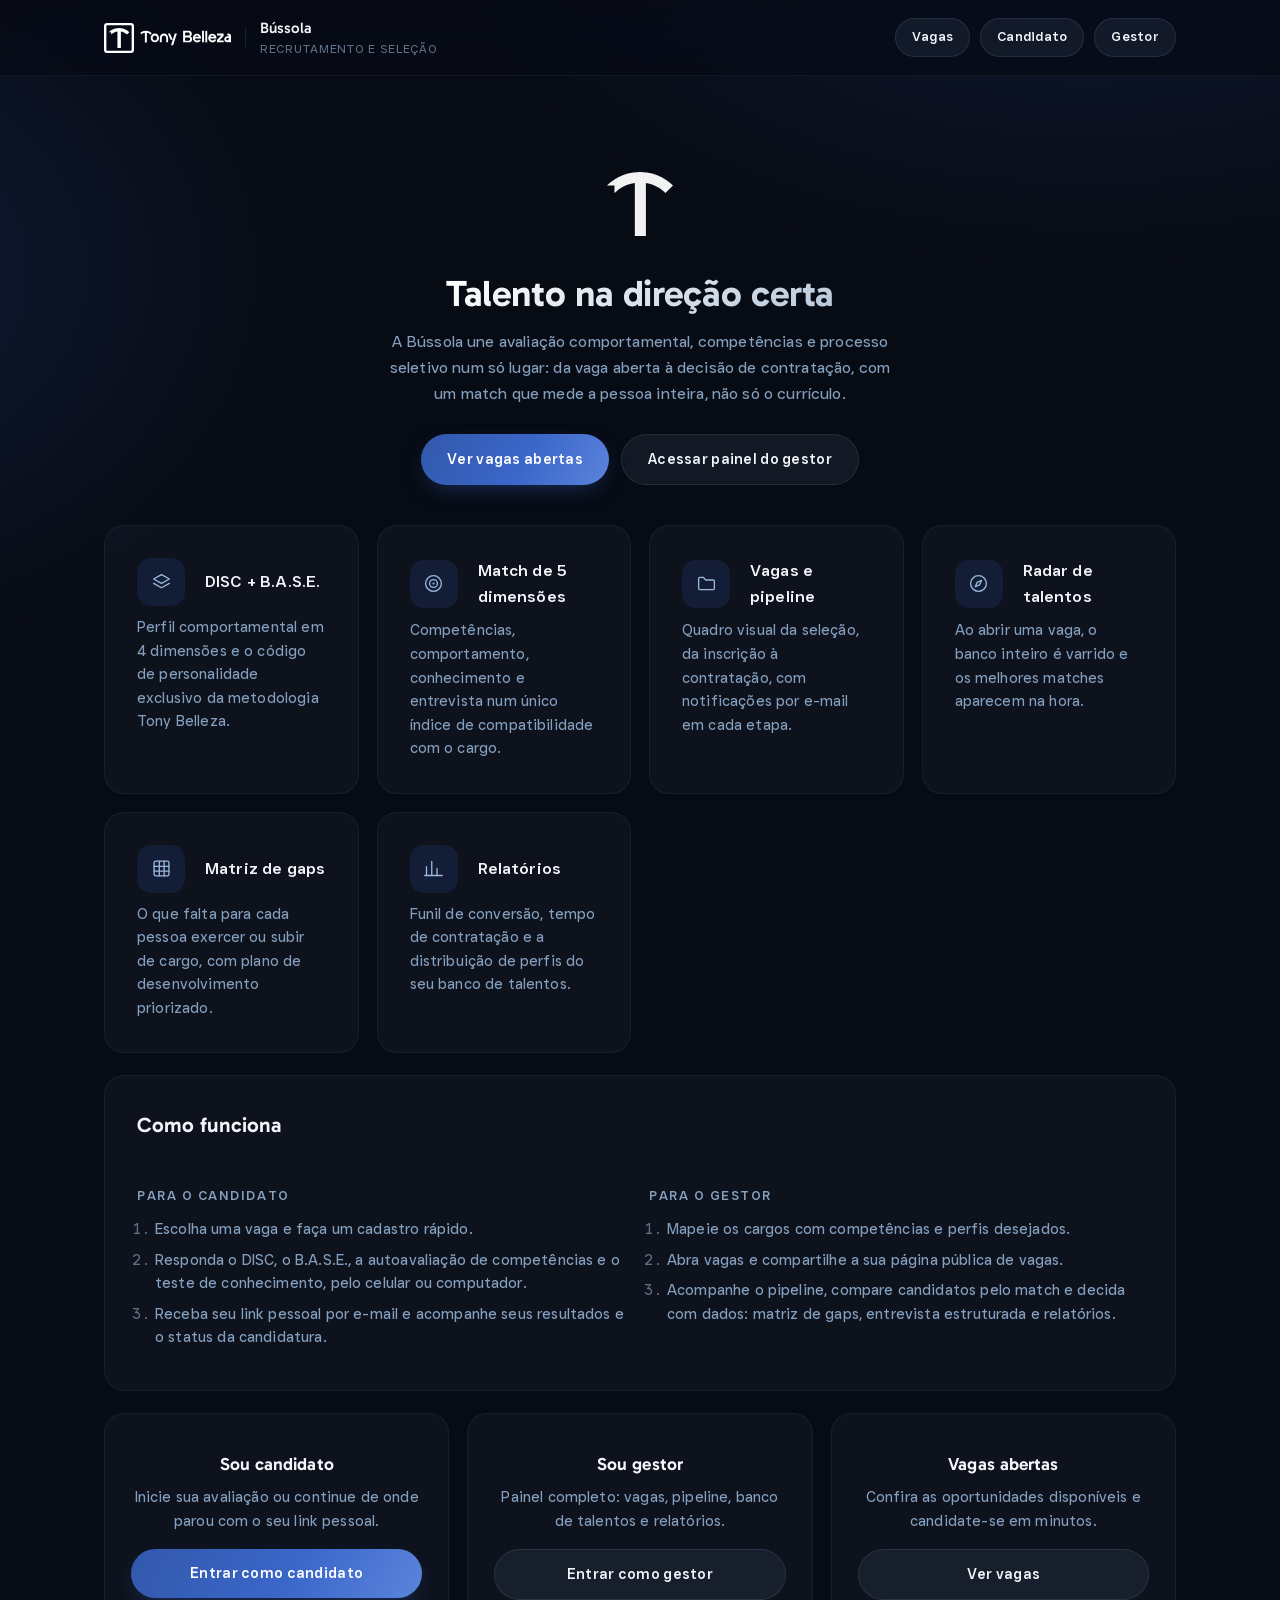
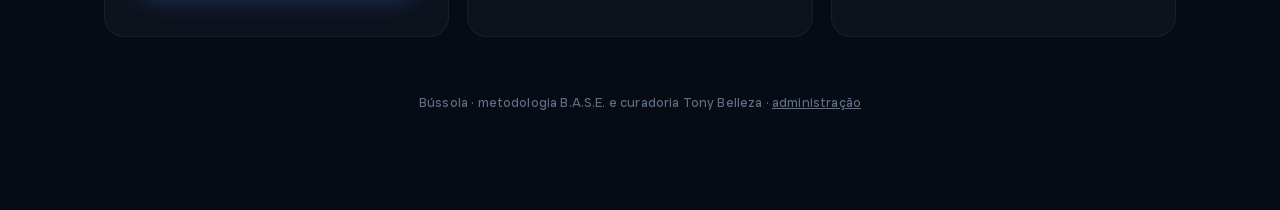
==== public/index.html @ 1514909a "Bússola: plataforma de recrutamento e seleção (Tony Belleza) Co-Authored-By: Claude Fable 5 <noreply" ====
<!DOCTYPE html>
<html lang="pt-BR">
<head>
  <meta charset="UTF-8">
  <meta name="viewport" content="width=device-width, initial-scale=1.0">
  <meta name="description" content="Bússola: plataforma de recrutamento, seleção e desenvolvimento com testes DISC e B.A.S.E., match inteligente e pipeline de vagas. Por Tony Belleza.">
  <title>Bússola · Recrutamento e Seleção · Tony Belleza</title>
  <link rel="stylesheet" href="css/style.css">
</head>
<body>
  <div class="topbar">
    <div class="inner">
      <div class="brand">
        <img src="img/logo-white.svg" alt="Tony Belleza">
        <div class="sep"></div>
        <div>
          <h1>Bússola</h1>
          <div class="sub">Recrutamento e Seleção</div>
        </div>
      </div>
      <div class="actions">
        <a class="btn on-dark small" href="vagas.html">Vagas</a>
        <a class="btn on-dark small" href="candidato.html">Candidato</a>
        <a class="btn on-dark small" href="gestor.html">Gestor</a>
      </div>
    </div>
  </div>

  <div class="container">
    <div class="hero">
      <img class="simbolo" src="img/logo-symbol-white.svg" alt="">
      <h2>Talento na direção&nbsp;certa</h2>
      <p>A Bússola une avaliação comportamental, competências e processo seletivo
        num só lugar: da vaga aberta à decisão de contratação, com um match que
        mede a pessoa inteira, não só o currículo.</p>
      <div class="linha-acoes" style="justify-content:center;margin-top:28px">
        <a class="btn" href="vagas.html">Ver vagas abertas</a>
        <a class="btn secondary" href="gestor.html">Acessar painel do gestor</a>
      </div>
    </div>

    <div class="grid cols-3" id="recursos"></div>

    <div class="card" style="margin-top:22px">
      <h2>Como funciona</h2>
      <div class="grid cols-2 mt">
        <div>
          <h3>Para o candidato</h3>
          <ol class="lista-simples">
            <li>Escolha uma vaga e faça um cadastro rápido.</li>
            <li>Responda o DISC, o B.A.S.E., a autoavaliação de competências e o teste de conhecimento, pelo celular ou computador.</li>
            <li>Receba seu link pessoal por e-mail e acompanhe seus resultados e o status da candidatura.</li>
          </ol>
        </div>
        <div>
          <h3>Para o gestor</h3>
          <ol class="lista-simples">
            <li>Mapeie os cargos com competências e perfis desejados.</li>
            <li>Abra vagas e compartilhe a sua página pública de vagas.</li>
            <li>Acompanhe o pipeline, compare candidatos pelo match e decida com dados: matriz de gaps, entrevista estruturada e relatórios.</li>
          </ol>
        </div>
      </div>
    </div>

    <div class="grid cols-3">
      <div class="card texto-centro" style="padding:36px 26px">
        <h2 style="font-size:1.1rem">Sou candidato</h2>
        <p class="desc">Inicie sua avaliação ou continue de onde parou com o seu link pessoal.</p>
        <a class="btn block" href="candidato.html">Entrar como candidato</a>
      </div>
      <div class="card texto-centro" style="padding:36px 26px">
        <h2 style="font-size:1.1rem">Sou gestor</h2>
        <p class="desc">Painel completo: vagas, pipeline, banco de talentos e relatórios.</p>
        <a class="btn secondary block" href="gestor.html">Entrar como gestor</a>
      </div>
      <div class="card texto-centro" style="padding:36px 26px">
        <h2 style="font-size:1.1rem">Vagas abertas</h2>
        <p class="desc">Confira as oportunidades disponíveis e candidate-se em minutos.</p>
        <a class="btn secondary block" href="vagas.html">Ver vagas</a>
      </div>
    </div>

    <p class="texto-centro" style="color:var(--muted);font-size:.8rem;margin-top:34px">
      Bússola · metodologia B.A.S.E. e curadoria Tony Belleza ·
      <a href="dono.html" style="color:inherit">administração</a>
    </p>
  </div>

  <script src="js/icons.js"></script>
  <script>
    const recursos = [
      ["camadas", "DISC + B.A.S.E.", "Perfil comportamental em 4 dimensões e o código de personalidade exclusivo da metodologia Tony Belleza."],
      ["alvo", "Match de 5 dimensões", "Competências, comportamento, conhecimento e entrevista num único índice de compatibilidade com o cargo."],
      ["pasta", "Vagas e pipeline", "Quadro visual da seleção, da inscrição à contratação, com notificações por e-mail em cada etapa."],
      ["bussola", "Radar de talentos", "Ao abrir uma vaga, o banco inteiro é varrido e os melhores matches aparecem na hora."],
      ["matriz", "Matriz de gaps", "O que falta para cada pessoa exercer ou subir de cargo, com plano de desenvolvimento priorizado."],
      ["grafico", "Relatórios", "Funil de conversão, tempo de contratação e a distribuição de perfis do seu banco de talentos."],
    ];
    document.getElementById("recursos").innerHTML = recursos.map(([ic, titulo, texto]) => `
      <div class="card" style="margin-bottom:0">
        <div class="passo" style="border:none;background:none;padding:0;margin:0 0 10px">
          <div class="icone">${icone(ic)}</div>
          <div class="info"><div class="titulo">${titulo}</div></div>
        </div>
        <p class="desc" style="margin:0">${texto}</p>
      </div>`).join("");
  </script>
</body>
</html>
---- public/css/style.css ----
/* =====================================================================
   Identidade visual Tony Belleza — tema escuro premium
   Cores institucionais: navy 101B37 · 182B54 · 213A72 · 28498E · 3258AB
   · 3B67CA | azuis claros 7088A2 · 7695B4 · 85A0BF · 9BB9DD | ardósia
   2A343E · 353F4B · 3D4C5C · 4A5768 · 4F6479 · 5E7086
   Tipografia: Gabarito (títulos) · JUST Sans (texto)
   ===================================================================== */

@font-face {
  font-family: "Gabarito";
  src: url("../fonts/Gabarito.ttf") format("truetype");
  font-weight: 400 900;
  font-display: swap;
}
@font-face {
  font-family: "JUST Sans";
  src: url("../fonts/JustSans.ttf") format("truetype");
  font-weight: 100 900;
  font-display: swap;
}

:root {
  --navy-950: #070B14;
  --navy-900: #0B1122;
  --navy-850: #101B37;
  --navy-800: #182B54;
  --navy-700: #213A72;
  --navy-600: #28498E;
  --navy-500: #3258AB;
  --navy-400: #3B67CA;
  --blue-300: #7695B4;
  --blue-250: #85A0BF;
  --blue-200: #9BB9DD;
  --slate-500: #4F6479;
  --slate-400: #5E7086;
  --slate-300: #7088A2;

  --bg: var(--navy-950);
  --text: #F2F5FA;
  --text-2: var(--blue-250);
  --muted: var(--slate-400);
  --line: rgba(155, 185, 221, .13);
  --line-soft: rgba(155, 185, 221, .07);
  --surface: rgba(155, 185, 221, .045);
  --surface-2: rgba(155, 185, 221, .08);

  --accent: var(--navy-400);
  --accent-grad: linear-gradient(120deg, #3258AB, #3B67CA 55%, #5B84DB);

  --ok: #8FC7A6;
  --ok-bg: rgba(143, 199, 166, .12);
  --warn: #D9BE93;
  --warn-bg: rgba(217, 190, 147, .12);
  --err: #D99A9A;
  --err-bg: rgba(217, 154, 154, .12);

  --d-color: #3B67CA;
  --i-color: #9BB9DD;
  --s-color: #7695B4;
  --c-color: #5E7086;

  --radius: 20px;
  --radius-s: 12px;
  --font-display: "Gabarito", -apple-system, sans-serif;
  --font-body: "JUST Sans", -apple-system, BlinkMacSystemFont, "Segoe UI", sans-serif;
}

* { box-sizing: border-box; margin: 0; padding: 0; }

html { -webkit-font-smoothing: antialiased; text-rendering: optimizeLegibility; }

body {
  font-family: var(--font-body);
  font-weight: 340;
  background:
    radial-gradient(1100px 600px at 85% -10%, rgba(59, 103, 202, .16), transparent 60%),
    radial-gradient(900px 700px at -15% 30%, rgba(24, 43, 84, .55), transparent 55%),
    var(--bg);
  background-attachment: fixed;
  color: var(--text);
  line-height: 1.6;
  min-height: 100vh;
  font-size: 15.5px;
  letter-spacing: .01em;
}

h1, h2, h3, .metrica .num {
  font-family: var(--font-display);
  font-weight: 600;
  letter-spacing: .005em;
}

.container { max-width: 1120px; margin: 0 auto; padding: 40px 24px 96px; }
.container.narrow { max-width: 760px; }

/* ---------- cabeçalho ---------- */
.topbar {
  position: sticky; top: 0; z-index: 40;
  background: rgba(7, 11, 20, .72);
  backdrop-filter: blur(18px) saturate(1.4);
  -webkit-backdrop-filter: blur(18px) saturate(1.4);
  border-bottom: 1px solid var(--line-soft);
}
.topbar .inner {
  max-width: 1120px; margin: 0 auto; padding: 16px 24px;
  display: flex; align-items: center; justify-content: space-between; gap: 16px; flex-wrap: wrap;
}
.topbar .brand { display: flex; align-items: center; gap: 14px; }
.topbar .brand img { height: 30px; display: block; }
.topbar .brand .sep { width: 1px; height: 22px; background: var(--line); }
.topbar h1 { font-size: .95rem; font-weight: 500; color: var(--text); }
.topbar .sub { font-size: .74rem; color: var(--muted); letter-spacing: .06em; text-transform: uppercase; }
.topbar .actions { display: flex; gap: 10px; align-items: center; }

/* ---------- cartões ---------- */
.card {
  background: var(--surface);
  border: 1px solid var(--line-soft);
  border-radius: var(--radius);
  padding: 32px;
  margin-bottom: 22px;
}
.card h2 { font-size: 1.3rem; margin-bottom: 8px; font-weight: 600; }
.card h3 {
  font-size: .8rem; margin: 26px 0 12px; color: var(--text-2);
  text-transform: uppercase; letter-spacing: .12em; font-weight: 500;
  font-family: var(--font-body);
}
.card .desc { color: var(--text-2); font-size: .92rem; margin-bottom: 16px; font-weight: 320; }

.grid { display: grid; gap: 18px; }
.grid.cols-2 { grid-template-columns: repeat(auto-fit, minmax(300px, 1fr)); }
.grid.cols-3 { grid-template-columns: repeat(auto-fit, minmax(220px, 1fr)); }

/* ---------- botões ---------- */
.btn {
  display: inline-flex; align-items: center; justify-content: center; gap: 9px;
  background: var(--accent-grad); color: #fff; border: none; cursor: pointer;
  padding: 13px 26px; border-radius: 999px; font-size: .9rem; font-weight: 480;
  font-family: var(--font-body); letter-spacing: .02em;
  transition: opacity .18s, transform .18s, box-shadow .18s;
  text-decoration: none;
  box-shadow: 0 8px 24px -10px rgba(59, 103, 202, .55);
}
.btn:hover { transform: translateY(-1px); box-shadow: 0 12px 28px -10px rgba(59, 103, 202, .7); }
.btn:active { transform: translateY(0); }
.btn:disabled { opacity: .35; cursor: not-allowed; transform: none; box-shadow: none; }
.btn.secondary {
  background: var(--surface-2); color: var(--text);
  border: 1px solid var(--line); box-shadow: none;
}
.btn.secondary:hover { background: rgba(155, 185, 221, .13); }
.btn.ghost { background: transparent; color: var(--text-2); border: 1px solid var(--line); box-shadow: none; }
.btn.ghost:hover { color: var(--text); border-color: var(--blue-250); }
.btn.danger { background: var(--err-bg); color: var(--err); border: 1px solid rgba(217, 154, 154, .25); box-shadow: none; }
.btn.small { padding: 8px 16px; font-size: .8rem; }
.btn.block { width: 100%; }
.btn.on-dark { background: var(--surface-2); color: var(--text); border: 1px solid var(--line); box-shadow: none; }
.btn.on-dark:hover { background: rgba(155, 185, 221, .14); }
.btn svg { width: 15px; height: 15px; }

/* ---------- formulários ---------- */
label.field { display: block; margin-bottom: 18px; font-size: .86rem; font-weight: 420; color: var(--text-2); }
label.field span.hint { font-weight: 320; color: var(--muted); }
input[type=text], input[type=email], input[type=password], input[type=number], select, textarea {
  width: 100%; margin-top: 7px; padding: 13px 16px;
  border: 1px solid var(--line); border-radius: var(--radius-s);
  font-size: .95rem; font-family: var(--font-body); font-weight: 340;
  background: rgba(7, 11, 20, .5); color: var(--text);
  transition: border-color .15s, box-shadow .15s;
}
input::placeholder, textarea::placeholder { color: var(--slate-500); }
input:focus, select:focus, textarea:focus {
  outline: none; border-color: var(--navy-400);
  box-shadow: 0 0 0 3px rgba(59, 103, 202, .18);
}
select option { background: var(--navy-900); color: var(--text); }
.form-erro { color: var(--err); font-size: .86rem; margin: 10px 0; min-height: 1.2em; }

/* ---------- badges ---------- */
.badge {
  display: inline-block; padding: 4px 12px; border-radius: 999px;
  font-size: .68rem; font-weight: 480; letter-spacing: .07em; text-transform: uppercase;
}
.badge.ok { background: var(--ok-bg); color: var(--ok); }
.badge.warn { background: var(--warn-bg); color: var(--warn); }
.badge.err { background: var(--err-bg); color: var(--err); }
.badge.neutral { background: rgba(59, 103, 202, .16); color: var(--blue-200); }
.badge.tipo { background: var(--surface-2); color: var(--text-2); }

/* ---------- progresso ---------- */
.progress-wrap { background: var(--surface-2); border-radius: 999px; height: 5px; overflow: hidden; margin: 14px 0 24px; }
.progress-bar { background: var(--accent-grad); height: 100%; border-radius: 999px; transition: width .3s ease; }

/* ---------- teste DISC ---------- */
.disc-opcoes { display: grid; gap: 10px; margin-top: 18px; }
.disc-opcao {
  display: grid; grid-template-columns: 1fr auto auto; align-items: center; gap: 12px;
  border: 1px solid var(--line-soft); border-radius: 14px; padding: 15px 18px;
  background: var(--surface); transition: border-color .15s;
}
.disc-opcao:hover { border-color: var(--line); }
.disc-opcao .palavra { font-weight: 420; font-size: .98rem; }
.disc-pick {
  cursor: pointer; border: 1px solid var(--line); background: transparent;
  border-radius: 999px; padding: 7px 16px; font-size: .68rem; font-weight: 520;
  letter-spacing: .1em; color: var(--muted); font-family: var(--font-body);
  transition: all .15s;
}
.disc-pick:hover { color: var(--text); border-color: var(--blue-250); }
.disc-pick.mais.ativo { border-color: var(--ok); background: var(--ok-bg); color: var(--ok); }
.disc-pick.menos.ativo { border-color: var(--err); background: var(--err-bg); color: var(--err); }

/* ---------- teste BASE (cartas) ---------- */
.base-cartas { display: grid; grid-template-columns: repeat(auto-fit, minmax(220px, 1fr)); gap: 14px; margin-top: 20px; }
.base-carta {
  border: 1px solid var(--line-soft); border-radius: var(--radius);
  background: var(--surface); padding: 26px 20px; cursor: pointer; text-align: center;
  position: relative; transition: all .2s ease; min-height: 150px;
  display: flex; flex-direction: column; justify-content: center; align-items: center; gap: 10px;
}
.base-carta:hover { border-color: var(--navy-400); transform: translateY(-2px); background: var(--surface-2); }
.base-carta.escolhida {
  border-color: var(--navy-400); background: rgba(59, 103, 202, .12);
  cursor: default; transform: none;
}
.base-carta .ordem {
  position: absolute; top: -13px; left: 50%; transform: translateX(-50%);
  background: var(--accent-grad); color: #fff; border-radius: 999px;
  min-width: 27px; height: 27px; display: flex; align-items: center; justify-content: center;
  font-size: .72rem; font-weight: 560; padding: 0 9px; letter-spacing: .04em;
}
.base-carta .icone-carta { color: var(--blue-200); }
.base-carta .icone-carta svg { width: 26px; height: 26px; }
.base-carta strong { font-weight: 480; font-size: .98rem; }
.base-carta .sub-carta { font-size: .8rem; color: var(--muted); font-weight: 320; }

/* ---------- resultados: barras ---------- */
.perfil-barras { display: grid; gap: 16px; margin: 22px 0; }
.perfil-barra { display: grid; grid-template-columns: 130px 1fr 52px; align-items: center; gap: 14px; }
.perfil-barra .rotulo { font-size: .85rem; font-weight: 420; color: var(--text-2); }
.perfil-barra .trilha { background: var(--surface-2); height: 7px; border-radius: 999px; overflow: hidden; }
.perfil-barra .valor { height: 100%; border-radius: 999px; transition: width .5s ease; }
.perfil-barra .num { font-size: .88rem; font-weight: 520; text-align: right; font-family: var(--font-display); }

.match-geral { display: flex; align-items: baseline; gap: 14px; margin: 18px 0 6px; }
.match-geral .match-num {
  font-family: var(--font-display); font-weight: 680; font-size: 3.4rem; line-height: 1;
  background: linear-gradient(120deg, #9BB9DD, #fff);
  -webkit-background-clip: text; background-clip: text; color: transparent;
}
.match-geral .match-rotulo {
  font-size: .72rem; color: var(--muted); text-transform: uppercase; letter-spacing: .12em;
}

.perfil-destaque {
  border: 1px solid var(--line-soft);
  background: linear-gradient(120deg, rgba(50, 88, 171, .18), rgba(59, 103, 202, .07));
  padding: 22px 26px; border-radius: 16px; margin: 22px 0;
}
.perfil-destaque .titulo { font-family: var(--font-display); font-weight: 600; font-size: 1.15rem; }
.perfil-destaque > div:last-child { color: var(--text-2); font-size: .9rem; }

.lista-simples { margin: 8px 0 8px 18px; font-size: .92rem; color: var(--text-2); }
.lista-simples li { margin-bottom: 7px; }
.lista-simples li strong { color: var(--text); font-weight: 480; }
.lista-simples li::marker { color: var(--slate-400); }

/* ---------- tabelas ---------- */
.tabela-wrap { overflow-x: auto; }
table.tabela { width: 100%; border-collapse: collapse; font-size: .88rem; }
table.tabela th, table.tabela td { padding: 13px 14px; text-align: left; border-bottom: 1px solid var(--line-soft); }
table.tabela th {
  font-size: .66rem; text-transform: uppercase; letter-spacing: .12em;
  color: var(--muted); font-weight: 480;
}
table.tabela td { color: var(--text-2); font-weight: 340; }
table.tabela td strong { color: var(--text); font-weight: 460; }
table.tabela tr:last-child td { border-bottom: none; }
table.tabela td.num, table.tabela th.num { text-align: center; }

.celula-gap {
  display: inline-block; min-width: 54px; text-align: center; padding: 4px 10px;
  border-radius: 999px; font-weight: 480; font-size: .74rem; letter-spacing: .03em;
}
.celula-gap.ok { background: var(--ok-bg); color: var(--ok); }
.celula-gap.medio { background: var(--warn-bg); color: var(--warn); }
.celula-gap.alto { background: var(--err-bg); color: var(--err); }
.celula-gap.vazio { background: var(--surface-2); color: var(--muted); font-weight: 340; }

/* ---------- abas ---------- */
.tabs {
  display: flex; gap: 6px; flex-wrap: wrap; margin-bottom: 28px;
  background: var(--surface); border: 1px solid var(--line-soft);
  border-radius: 999px; padding: 6px; width: fit-content; max-width: 100%;
}
.tab {
  border: none; background: none; cursor: pointer; padding: 9px 20px;
  font-size: .84rem; font-weight: 420; color: var(--muted);
  border-radius: 999px; font-family: var(--font-body); letter-spacing: .02em;
  transition: all .18s; white-space: nowrap;
}
.tab:hover { color: var(--text); }
.tab.ativa { color: #fff; background: var(--accent-grad); box-shadow: 0 6px 18px -8px rgba(59, 103, 202, .6); }

/* ---------- métricas ---------- */
.metricas { display: grid; grid-template-columns: repeat(auto-fit, minmax(165px, 1fr)); gap: 16px; margin-bottom: 24px; }
.metrica {
  background: var(--surface); border: 1px solid var(--line-soft);
  border-radius: var(--radius); padding: 24px;
}
.metrica .num { font-size: 2.2rem; font-weight: 600; background: linear-gradient(120deg, #9BB9DD, #fff); -webkit-background-clip: text; background-clip: text; color: transparent; line-height: 1.15; }
.metrica .rot { font-size: .72rem; color: var(--muted); font-weight: 400; letter-spacing: .08em; text-transform: uppercase; margin-top: 6px; }

/* ---------- passos do candidato ---------- */
.passo {
  display: flex; align-items: center; gap: 20px;
  border: 1px solid var(--line-soft); border-radius: var(--radius);
  background: var(--surface); padding: 22px 26px; margin-bottom: 14px;
  transition: border-color .18s;
}
.passo:hover { border-color: var(--line); }
.passo .icone {
  width: 48px; height: 48px; border-radius: 14px; flex-shrink: 0;
  display: flex; align-items: center; justify-content: center;
  background: rgba(59, 103, 202, .14); color: var(--blue-200);
}
.passo .icone svg { width: 21px; height: 21px; }
.passo .info { flex: 1; }
.passo .info .titulo { font-weight: 480; font-size: 1rem; }
.passo .info .sub { font-size: .8rem; color: var(--muted); font-weight: 320; margin-top: 2px; }

/* ---------- autoavaliação ---------- */
.comp-item { border-bottom: 1px solid var(--line-soft); padding: 18px 0; }
.comp-item:last-child { border-bottom: none; }
.comp-item .nome { font-weight: 440; margin-bottom: 12px; display: flex; gap: 10px; align-items: center; flex-wrap: wrap; }
.escala { display: flex; gap: 7px; flex-wrap: wrap; }
.escala button {
  border: 1px solid var(--line); background: transparent; cursor: pointer;
  border-radius: 999px; padding: 7px 14px; font-size: .75rem; font-weight: 380;
  color: var(--muted); font-family: var(--font-body); transition: all .15s;
}
.escala button:hover { color: var(--text); border-color: var(--blue-250); }
.escala button.ativo { background: var(--accent-grad); border-color: transparent; color: #fff; font-weight: 480; }

/* ---------- modal ---------- */
.modal-fundo {
  position: fixed; inset: 0; background: rgba(4, 6, 12, .78);
  backdrop-filter: blur(8px); -webkit-backdrop-filter: blur(8px);
  display: flex; align-items: flex-start; justify-content: center;
  padding: 48px 20px; z-index: 50; overflow-y: auto;
}
.modal {
  background: var(--navy-900); border: 1px solid var(--line);
  border-radius: var(--radius); max-width: 880px; width: 100%; padding: 36px;
  box-shadow: 0 40px 90px -30px rgba(0, 0, 0, .8);
}
.modal .fechar { float: right; }
.modal .card { background: var(--surface); }

/* ---------- utilidades ---------- */
.oculto { display: none !important; }
.texto-centro { text-align: center; }
.mt { margin-top: 18px; }
.mb { margin-bottom: 18px; }
.linha-acoes { display: flex; gap: 12px; flex-wrap: wrap; margin-top: 24px; }
.aviso {
  background: var(--warn-bg); color: var(--warn); border: 1px solid rgba(217, 190, 147, .2);
  border-radius: var(--radius-s); padding: 14px 18px; font-size: .87rem;
}

/* ---------- pipeline kanban ---------- */
.kanban { display: grid; grid-auto-flow: column; grid-auto-columns: minmax(215px, 1fr); gap: 12px; overflow-x: auto; padding-bottom: 8px; }
.kanban-col {
  background: var(--surface); border: 1px solid var(--line-soft);
  border-radius: var(--radius); padding: 14px; min-height: 180px;
  display: flex; flex-direction: column; gap: 10px;
}
.kanban-col.arrastando { border-color: var(--navy-400); background: rgba(59, 103, 202, .08); }
.kanban-col .titulo-col {
  font-size: .68rem; text-transform: uppercase; letter-spacing: .12em;
  color: var(--muted); font-weight: 520; display: flex; justify-content: space-between;
}
.kanban-card {
  background: rgba(7, 11, 20, .55); border: 1px solid var(--line-soft);
  border-radius: 12px; padding: 12px 14px; cursor: grab;
  transition: border-color .15s, transform .15s;
}
.kanban-card:hover { border-color: var(--line); transform: translateY(-1px); }
.kanban-card .nome-card { font-weight: 460; font-size: .88rem; }
.kanban-card .sub-card { font-size: .72rem; color: var(--muted); margin-top: 2px; }
.kanban-card .match-card { font-family: var(--font-display); font-weight: 600; color: var(--blue-200); font-size: .84rem; }
.kanban-card select {
  margin-top: 8px; padding: 5px 8px; font-size: .72rem; border-radius: 8px;
}

/* ---------- timeline ---------- */
.timeline { position: relative; margin: 14px 0 4px 8px; padding-left: 20px; border-left: 1px solid var(--line); }
.timeline-item { position: relative; padding-bottom: 16px; }
.timeline-item::before {
  content: ""; position: absolute; left: -24.5px; top: 6px;
  width: 8px; height: 8px; border-radius: 999px;
  background: var(--slate-400);
}
.timeline-item.destaque::before { background: var(--navy-400); box-shadow: 0 0 0 3px rgba(59,103,202,.25); }
.timeline-item .quando { font-size: .68rem; color: var(--muted); text-transform: uppercase; letter-spacing: .08em; }
.timeline-item .texto-evento { font-size: .88rem; color: var(--text-2); margin-top: 2px; }
.timeline-item .texto-evento strong { color: var(--text); font-weight: 460; }

/* ---------- vagas (portal) ---------- */
.vaga-card {
  display: flex; align-items: center; justify-content: space-between; gap: 18px;
  border: 1px solid var(--line-soft); border-radius: var(--radius);
  background: var(--surface); padding: 24px 28px; margin-bottom: 14px; flex-wrap: wrap;
}
.vaga-card .info-vaga { flex: 1; min-width: 240px; }
.vaga-card h2 { font-size: 1.15rem; margin-bottom: 4px; }
.vaga-card .meta { font-size: .82rem; color: var(--muted); }

.hero { text-align: center; padding: 56px 24px 40px; }
.hero img.simbolo { height: 64px; margin-bottom: 28px; opacity: .95; }
.hero h2 {
  font-family: var(--font-display); font-size: 2.3rem; font-weight: 640;
  line-height: 1.18; letter-spacing: -.01em;
  background: linear-gradient(150deg, #fff 30%, #85A0BF);
  -webkit-background-clip: text; background-clip: text; color: transparent;
  margin-bottom: 14px;
}
.hero p { color: var(--text-2); max-width: 520px; margin: 0 auto; font-size: 1rem; font-weight: 320; }

.icone-titulo { display: inline-flex; align-items: center; gap: 10px; }
.icone-titulo svg { width: 19px; height: 19px; color: var(--blue-200); flex-shrink: 0; }

.selo-final {
  width: 68px; height: 68px; border-radius: 999px; margin: 0 auto 20px;
  display: flex; align-items: center; justify-content: center;
  background: rgba(143, 199, 166, .12); color: var(--ok);
  border: 1px solid rgba(143, 199, 166, .25);
}
.selo-final svg { width: 30px; height: 30px; }

/* ---------- ajustes para celular ---------- */
@media (max-width: 540px) {
  .container { padding: 20px 12px 64px; }
  .card { padding: 22px 18px; }
  .modal { padding: 24px 18px; }
  .topbar .inner { padding: 12px 14px; }
  .topbar .brand img { height: 24px; }
  .hero { padding: 36px 14px 24px; }
  .hero h2 { font-size: 1.65rem; }
  .hero img.simbolo { height: 48px; margin-bottom: 18px; }
  .disc-opcao { grid-template-columns: auto auto; justify-content: start; padding: 13px 14px; }
  .disc-opcao .palavra { grid-column: 1 / -1; }
  .perfil-barra { grid-template-columns: 92px 1fr 44px; gap: 8px; }
  .perfil-barra .rotulo { font-size: .76rem; }
  .match-geral .match-num { font-size: 2.6rem; }
  .metricas { grid-template-columns: repeat(2, 1fr); }
  .kanban { grid-auto-columns: minmax(200px, 82vw); }
  .vaga-card { padding: 20px 18px; }
}

@media print {
  .topbar, .btn, .tabs, .no-print { display: none !important; }
  body { background: #fff; color: #111; }
  .card { border: 1px solid #ddd; page-break-inside: avoid; background: #fff; }
  .perfil-barra .rotulo, .card .desc, table.tabela td, .lista-simples { color: #333; }
  .card h2, .perfil-destaque .titulo, table.tabela td strong { color: #101B37; }
  .perfil-destaque { background: #f4f6fa; border-color: #ddd; }
}
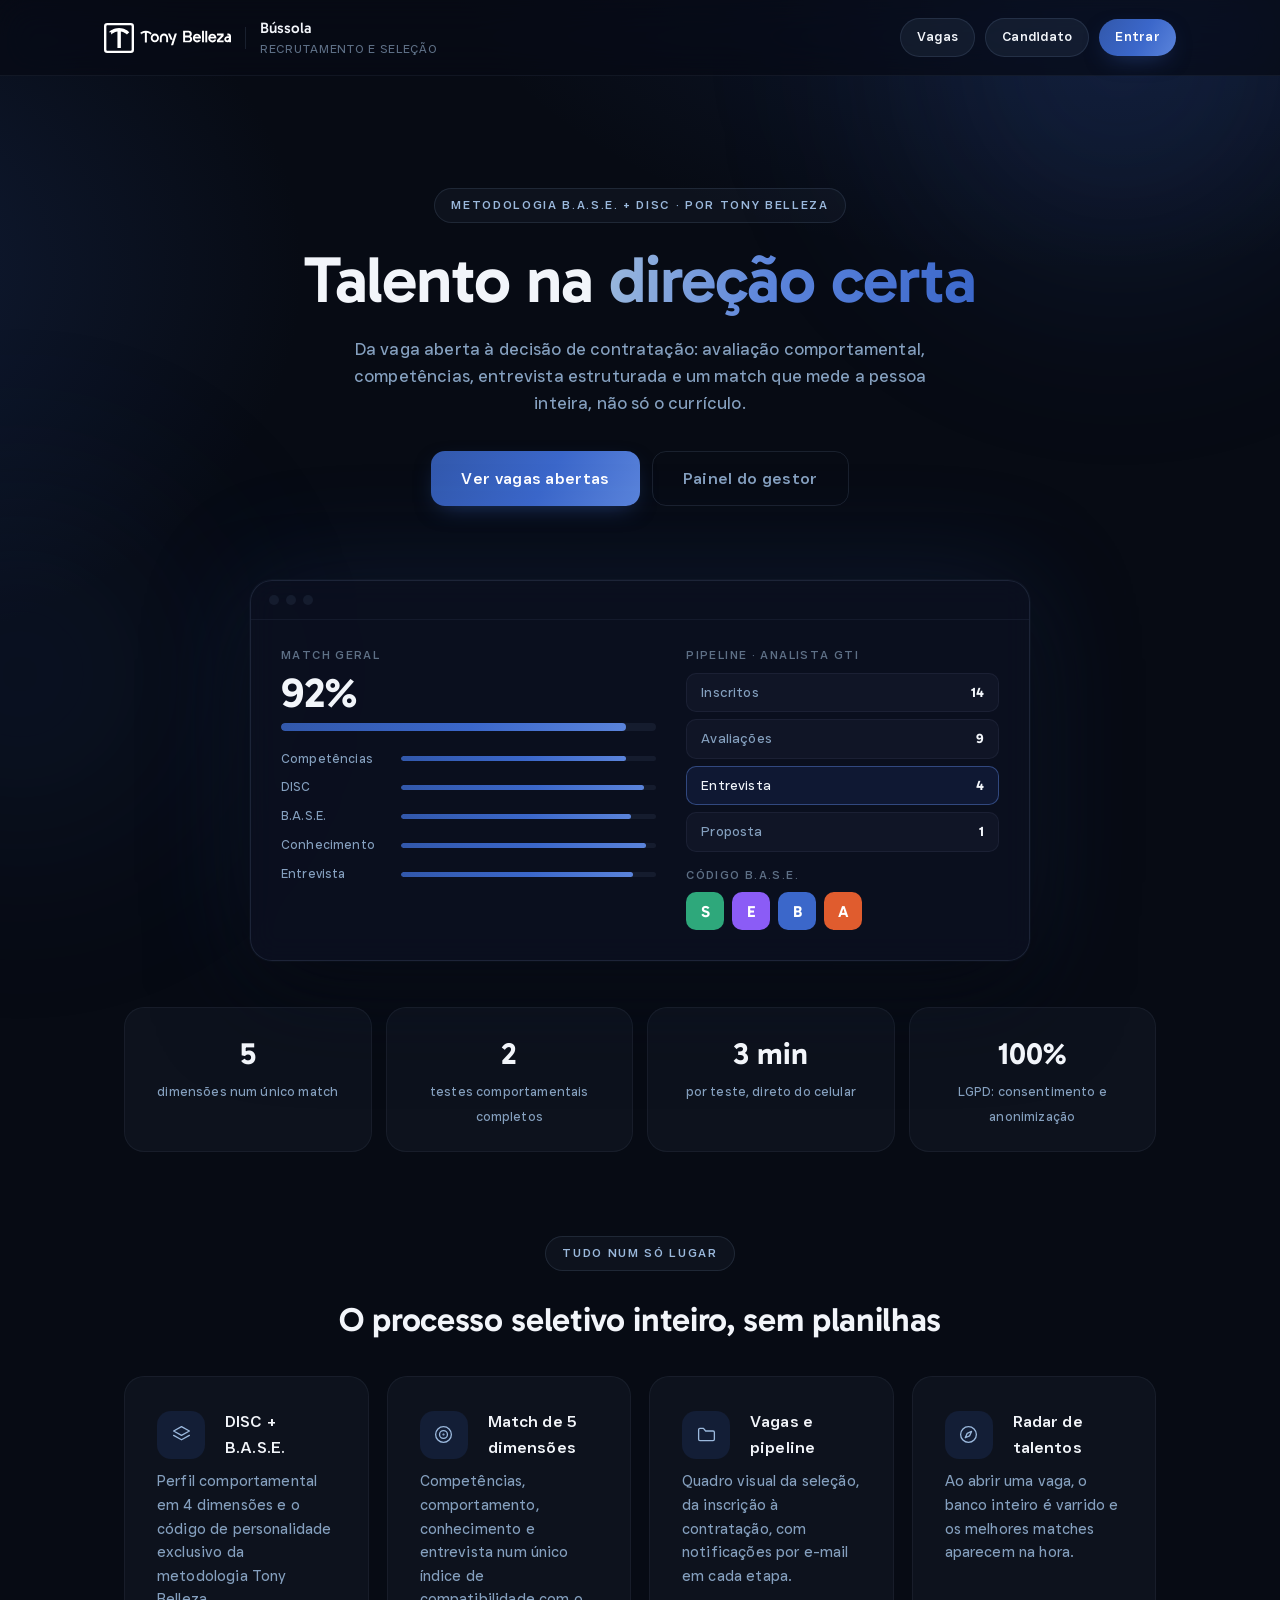
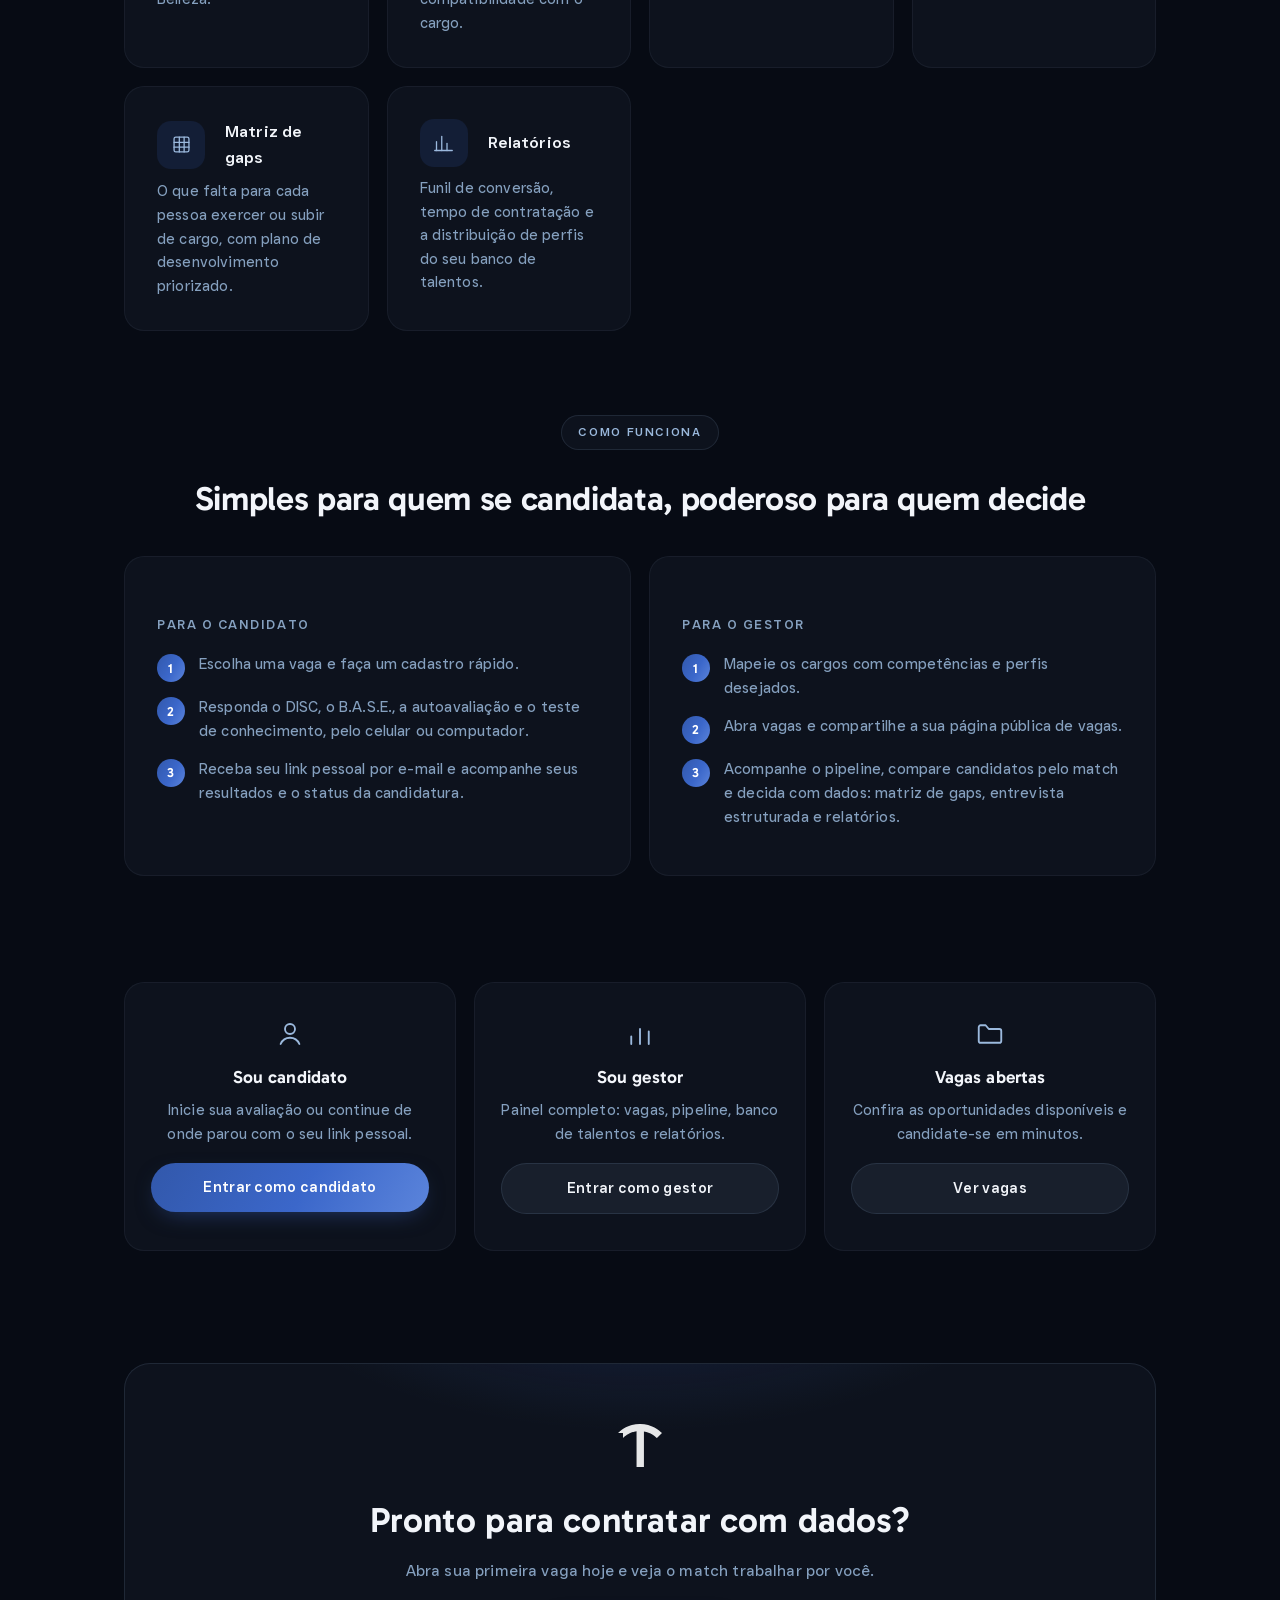
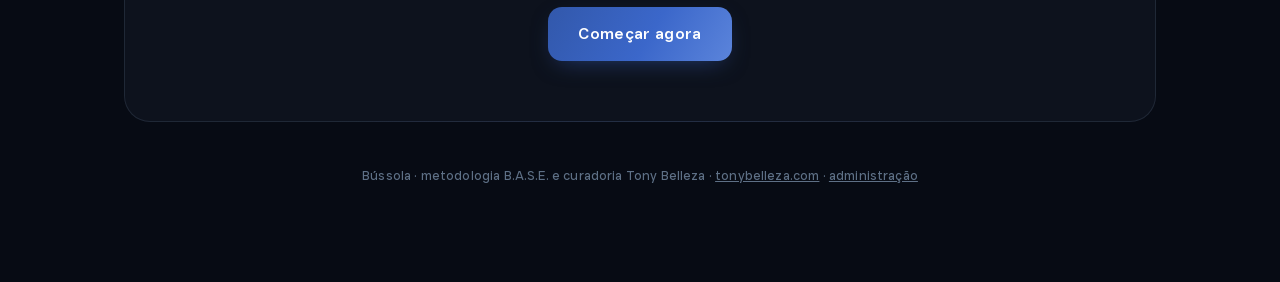
==== commit be918460: "País nas vagas com filtro público, landing page moderna e HTTPS em rh.tonybelleza.com Co-Authored-By" ====
--- a/public/index.html
+++ b/public/index.html
@@ -4,10 +4,15 @@
   <meta charset="UTF-8">
   <meta name="viewport" content="width=device-width, initial-scale=1.0">
   <meta name="description" content="Bússola: plataforma de recrutamento, seleção e desenvolvimento com testes DISC e B.A.S.E., match inteligente e pipeline de vagas. Por Tony Belleza.">
+  <meta property="og:title" content="Bússola · Talento na direção certa">
+  <meta property="og:description" content="Avaliação comportamental, competências e processo seletivo num só lugar, com um match que mede a pessoa inteira.">
+  <meta property="og:type" content="website">
+  <meta property="og:url" content="https://rh.tonybelleza.com/">
+  <link rel="icon" type="image/svg+xml" href="img/logo-symbol-white.svg">
   <title>Bússola · Recrutamento e Seleção · Tony Belleza</title>
   <link rel="stylesheet" href="css/style.css">
 </head>
-<body>
+<body class="landing">
   <div class="topbar">
     <div class="inner">
       <div class="brand">
@@ -19,71 +24,123 @@
         </div>
       </div>
       <div class="actions">
-        <a class="btn on-dark small" href="vagas.html">Vagas</a>
-        <a class="btn on-dark small" href="candidato.html">Candidato</a>
-        <a class="btn on-dark small" href="gestor.html">Gestor</a>
+        <a class="btn on-dark small" href="/vagas">Vagas</a>
+        <a class="btn on-dark small" href="/candidato">Candidato</a>
+        <a class="btn small" href="/gestor">Entrar</a>
       </div>
     </div>
   </div>
 
+  <div class="ld-glow ld-glow-1"></div>
+  <div class="ld-glow ld-glow-2"></div>
+
   <div class="container">
-    <div class="hero">
-      <img class="simbolo" src="img/logo-symbol-white.svg" alt="">
-      <h2>Talento na direção&nbsp;certa</h2>
-      <p>A Bússola une avaliação comportamental, competências e processo seletivo
-        num só lugar: da vaga aberta à decisão de contratação, com um match que
-        mede a pessoa inteira, não só o currículo.</p>
-      <div class="linha-acoes" style="justify-content:center;margin-top:28px">
-        <a class="btn" href="vagas.html">Ver vagas abertas</a>
-        <a class="btn secondary" href="gestor.html">Acessar painel do gestor</a>
+    <div class="ld-hero revela">
+      <div class="ld-eyebrow">Metodologia B.A.S.E. + DISC · por Tony Belleza</div>
+      <h2>Talento na <span class="ld-grad">direção certa</span></h2>
+      <p>Da vaga aberta à decisão de contratação: avaliação comportamental, competências,
+        entrevista estruturada e um match que mede a pessoa inteira, não só o currículo.</p>
+      <div class="linha-acoes ld-cta">
+        <a class="btn big" href="/vagas">Ver vagas abertas</a>
+        <a class="btn ghost big" href="/gestor">Painel do gestor</a>
       </div>
     </div>
 
-    <div class="grid cols-3" id="recursos"></div>
-
-    <div class="card" style="margin-top:22px">
-      <h2>Como funciona</h2>
-      <div class="grid cols-2 mt">
-        <div>
-          <h3>Para o candidato</h3>
-          <ol class="lista-simples">
-            <li>Escolha uma vaga e faça um cadastro rápido.</li>
-            <li>Responda o DISC, o B.A.S.E., a autoavaliação de competências e o teste de conhecimento, pelo celular ou computador.</li>
-            <li>Receba seu link pessoal por e-mail e acompanhe seus resultados e o status da candidatura.</li>
-          </ol>
-        </div>
-        <div>
-          <h3>Para o gestor</h3>
-          <ol class="lista-simples">
-            <li>Mapeie os cargos com competências e perfis desejados.</li>
-            <li>Abra vagas e compartilhe a sua página pública de vagas.</li>
-            <li>Acompanhe o pipeline, compare candidatos pelo match e decida com dados: matriz de gaps, entrevista estruturada e relatórios.</li>
-          </ol>
+    <div class="ld-mock revela">
+      <div class="ld-mock-janela">
+        <div class="ld-mock-topo"><span></span><span></span><span></span></div>
+        <div class="ld-mock-corpo">
+          <div class="ld-mock-col">
+            <div class="ld-mock-rot">Match geral</div>
+            <div class="ld-mock-match">92%</div>
+            <div class="ld-mock-barra"><i style="width:92%"></i></div>
+            <div class="ld-mock-linha"><span>Competências</span><i><b style="width:88%"></b></i></div>
+            <div class="ld-mock-linha"><span>DISC</span><i><b style="width:95%"></b></i></div>
+            <div class="ld-mock-linha"><span>B.A.S.E.</span><i><b style="width:90%"></b></i></div>
+            <div class="ld-mock-linha"><span>Conhecimento</span><i><b style="width:96%"></b></i></div>
+            <div class="ld-mock-linha"><span>Entrevista</span><i><b style="width:91%"></b></i></div>
+          </div>
+          <div class="ld-mock-col">
+            <div class="ld-mock-rot">Pipeline · Analista GTI</div>
+            <div class="ld-mock-etapa"><span>Inscritos</span><b>14</b></div>
+            <div class="ld-mock-etapa"><span>Avaliações</span><b>9</b></div>
+            <div class="ld-mock-etapa ativo"><span>Entrevista</span><b>4</b></div>
+            <div class="ld-mock-etapa"><span>Proposta</span><b>1</b></div>
+            <div class="ld-mock-rot" style="margin-top:14px">Código B.A.S.E.</div>
+            <div class="ld-mock-codigo"><span style="background:#2EA87B">S</span><span style="background:#8B5CF6">E</span><span style="background:#3B67CA">B</span><span style="background:#E05C2E">A</span></div>
+          </div>
         </div>
       </div>
     </div>
 
-    <div class="grid cols-3">
-      <div class="card texto-centro" style="padding:36px 26px">
-        <h2 style="font-size:1.1rem">Sou candidato</h2>
-        <p class="desc">Inicie sua avaliação ou continue de onde parou com o seu link pessoal.</p>
-        <a class="btn block" href="candidato.html">Entrar como candidato</a>
-      </div>
-      <div class="card texto-centro" style="padding:36px 26px">
-        <h2 style="font-size:1.1rem">Sou gestor</h2>
-        <p class="desc">Painel completo: vagas, pipeline, banco de talentos e relatórios.</p>
-        <a class="btn secondary block" href="gestor.html">Entrar como gestor</a>
-      </div>
-      <div class="card texto-centro" style="padding:36px 26px">
-        <h2 style="font-size:1.1rem">Vagas abertas</h2>
-        <p class="desc">Confira as oportunidades disponíveis e candidate-se em minutos.</p>
-        <a class="btn secondary block" href="vagas.html">Ver vagas</a>
+    <div class="ld-stats revela">
+      <div><b>5</b><span>dimensões num único match</span></div>
+      <div><b>2</b><span>testes comportamentais completos</span></div>
+      <div><b>3 min</b><span>por teste, direto do celular</span></div>
+      <div><b>100%</b><span>LGPD: consentimento e anonimização</span></div>
+    </div>
+
+    <div class="ld-secao revela">
+      <div class="ld-eyebrow">Tudo num só lugar</div>
+      <h2 class="ld-titulo">O processo seletivo inteiro, sem planilhas</h2>
+      <div class="grid cols-3" id="recursos"></div>
+    </div>
+
+    <div class="ld-secao revela">
+      <div class="ld-eyebrow">Como funciona</div>
+      <h2 class="ld-titulo">Simples para quem se candidata, poderoso para quem decide</h2>
+      <div class="grid cols-2 mt">
+        <div class="card ld-passos">
+          <h3>Para o candidato</h3>
+          <div class="ld-passo"><span>1</span>Escolha uma vaga e faça um cadastro rápido.</div>
+          <div class="ld-passo"><span>2</span>Responda o DISC, o B.A.S.E., a autoavaliação e o teste de conhecimento, pelo celular ou computador.</div>
+          <div class="ld-passo"><span>3</span>Receba seu link pessoal por e-mail e acompanhe seus resultados e o status da candidatura.</div>
+        </div>
+        <div class="card ld-passos">
+          <h3>Para o gestor</h3>
+          <div class="ld-passo"><span>1</span>Mapeie os cargos com competências e perfis desejados.</div>
+          <div class="ld-passo"><span>2</span>Abra vagas e compartilhe a sua página pública de vagas.</div>
+          <div class="ld-passo"><span>3</span>Acompanhe o pipeline, compare candidatos pelo match e decida com dados: matriz de gaps, entrevista estruturada e relatórios.</div>
+        </div>
       </div>
     </div>
 
-    <p class="texto-centro" style="color:var(--muted);font-size:.8rem;margin-top:34px">
+    <div class="ld-secao revela">
+      <div class="grid cols-3">
+        <div class="card texto-centro ld-acesso">
+          <div class="ld-acesso-icone" id="ic-cand"></div>
+          <h2 style="font-size:1.1rem">Sou candidato</h2>
+          <p class="desc">Inicie sua avaliação ou continue de onde parou com o seu link pessoal.</p>
+          <a class="btn block" href="/candidato">Entrar como candidato</a>
+        </div>
+        <div class="card texto-centro ld-acesso">
+          <div class="ld-acesso-icone" id="ic-gestor"></div>
+          <h2 style="font-size:1.1rem">Sou gestor</h2>
+          <p class="desc">Painel completo: vagas, pipeline, banco de talentos e relatórios.</p>
+          <a class="btn secondary block" href="/gestor">Entrar como gestor</a>
+        </div>
+        <div class="card texto-centro ld-acesso">
+          <div class="ld-acesso-icone" id="ic-vagas"></div>
+          <h2 style="font-size:1.1rem">Vagas abertas</h2>
+          <p class="desc">Confira as oportunidades disponíveis e candidate-se em minutos.</p>
+          <a class="btn secondary block" href="/vagas">Ver vagas</a>
+        </div>
+      </div>
+    </div>
+
+    <div class="ld-final revela">
+      <img class="simbolo" src="img/logo-symbol-white.svg" alt="">
+      <h2>Pronto para contratar com dados?</h2>
+      <p>Abra sua primeira vaga hoje e veja o match trabalhar por você.</p>
+      <div class="linha-acoes" style="justify-content:center">
+        <a class="btn big" href="/gestor">Começar agora</a>
+      </div>
+    </div>
+
+    <p class="texto-centro" style="color:var(--muted);font-size:.8rem;margin-top:44px">
       Bússola · metodologia B.A.S.E. e curadoria Tony Belleza ·
-      <a href="dono.html" style="color:inherit">administração</a>
+      <a href="https://tonybelleza.com" style="color:inherit" target="_blank" rel="noopener">tonybelleza.com</a> ·
+      <a href="/dono" style="color:inherit">administração</a>
     </p>
   </div>
 
@@ -98,13 +155,26 @@
       ["grafico", "Relatórios", "Funil de conversão, tempo de contratação e a distribuição de perfis do seu banco de talentos."],
     ];
     document.getElementById("recursos").innerHTML = recursos.map(([ic, titulo, texto]) => `
-      <div class="card" style="margin-bottom:0">
+      <div class="card ld-recurso" style="margin-bottom:0">
         <div class="passo" style="border:none;background:none;padding:0;margin:0 0 10px">
           <div class="icone">${icone(ic)}</div>
           <div class="info"><div class="titulo">${titulo}</div></div>
         </div>
         <p class="desc" style="margin:0">${texto}</p>
       </div>`).join("");
+    document.getElementById("ic-cand").innerHTML = icone("usuario");
+    document.getElementById("ic-gestor").innerHTML = icone("barras");
+    document.getElementById("ic-vagas").innerHTML = icone("pasta");
+
+    // revelação suave ao rolar (desativada se o usuário prefere menos movimento)
+    if (!matchMedia("(prefers-reduced-motion: reduce)").matches && "IntersectionObserver" in window) {
+      const obs = new IntersectionObserver((entradas) => entradas.forEach((e) => {
+        if (e.isIntersecting) { e.target.classList.add("visivel"); obs.unobserve(e.target); }
+      }), { threshold: .12 });
+      document.querySelectorAll(".revela").forEach((el) => obs.observe(el));
+    } else {
+      document.querySelectorAll(".revela").forEach((el) => el.classList.add("visivel"));
+    }
   </script>
 </body>
 </html>
--- a/public/css/style.css
+++ b/public/css/style.css
@@ -467,3 +467,127 @@
   .card h2, .perfil-destaque .titulo, table.tabela td strong { color: #101B37; }
   .perfil-destaque { background: #f4f6fa; border-color: #ddd; }
 }
+
+/* ---------- landing page ---------- */
+.btn.big { padding: 14px 30px; font-size: .98rem; border-radius: 14px; }
+
+.landing .container { max-width: 1080px; }
+.ld-glow {
+  position: fixed; border-radius: 50%; pointer-events: none; z-index: 0;
+  filter: blur(90px); opacity: .55;
+}
+.ld-glow-1 { width: 640px; height: 640px; top: -260px; right: -160px;
+  background: radial-gradient(circle, rgba(59, 103, 202, .38), transparent 70%); }
+.ld-glow-2 { width: 520px; height: 520px; top: 46%; left: -240px;
+  background: radial-gradient(circle, rgba(40, 73, 142, .32), transparent 70%); }
+.landing .container > * { position: relative; z-index: 1; }
+
+.ld-eyebrow {
+  display: inline-block; font-size: .74rem; letter-spacing: .14em;
+  text-transform: uppercase; color: var(--blue-200); font-weight: 480;
+  border: 1px solid var(--line); border-radius: 999px; padding: 7px 16px;
+  background: var(--surface); margin-bottom: 22px;
+}
+.ld-hero { text-align: center; padding: 72px 0 30px; }
+.ld-hero h2 {
+  font-size: clamp(2.4rem, 6vw, 4.1rem); line-height: 1.08;
+  letter-spacing: -.015em; margin-bottom: 20px;
+}
+.ld-grad {
+  background: linear-gradient(100deg, #9BB9DD, #5B84DB 45%, #3B67CA);
+  -webkit-background-clip: text; background-clip: text; color: transparent;
+}
+.ld-hero p { max-width: 620px; margin: 0 auto; color: var(--text-2); font-size: 1.06rem; }
+.ld-cta { justify-content: center; margin-top: 34px; }
+
+.ld-mock { display: flex; justify-content: center; margin: 44px 0 10px; perspective: 1200px; }
+.ld-mock-janela {
+  width: 100%; max-width: 780px; border-radius: 22px; overflow: hidden;
+  border: 1px solid var(--line); background: rgba(11, 17, 34, .82);
+  backdrop-filter: blur(14px); -webkit-backdrop-filter: blur(14px);
+  box-shadow: 0 40px 90px rgba(0, 0, 0, .5), 0 0 0 1px rgba(155, 185, 221, .04),
+    0 0 120px rgba(59, 103, 202, .18);
+}
+.ld-mock-topo { display: flex; gap: 7px; padding: 14px 18px; border-bottom: 1px solid var(--line-soft); }
+.ld-mock-topo span { width: 10px; height: 10px; border-radius: 50%; background: var(--surface-2); }
+.ld-mock-corpo { display: grid; grid-template-columns: 1.2fr 1fr; gap: 30px; padding: 26px 30px 30px; }
+.ld-mock-rot { font-size: .72rem; letter-spacing: .12em; text-transform: uppercase; color: var(--muted); margin-bottom: 8px; font-weight: 460; }
+.ld-mock-match { font-family: var(--font-display); font-size: 2.6rem; font-weight: 650; line-height: 1; margin-bottom: 8px; }
+.ld-mock-barra { height: 8px; border-radius: 999px; background: var(--surface-2); overflow: hidden; margin-bottom: 18px; }
+.ld-mock-barra i { display: block; height: 100%; background: var(--accent-grad); border-radius: 999px; }
+.ld-mock-linha { display: flex; align-items: center; gap: 12px; margin-bottom: 9px; }
+.ld-mock-linha span { flex: 0 0 108px; font-size: .78rem; color: var(--text-2); }
+.ld-mock-linha i { flex: 1; height: 5px; border-radius: 999px; background: var(--surface-2); overflow: hidden; }
+.ld-mock-linha b { display: block; height: 100%; background: var(--accent-grad); border-radius: 999px; }
+.ld-mock-etapa {
+  display: flex; justify-content: space-between; align-items: center;
+  border: 1px solid var(--line-soft); border-radius: 10px; padding: 8px 14px;
+  margin-bottom: 7px; font-size: .84rem; color: var(--text-2); background: var(--surface);
+}
+.ld-mock-etapa b { font-family: var(--font-display); color: var(--text); }
+.ld-mock-etapa.ativo { border-color: rgba(91, 132, 219, .45); color: var(--text);
+  background: rgba(59, 103, 202, .12); }
+.ld-mock-codigo { display: flex; gap: 8px; }
+.ld-mock-codigo span {
+  width: 38px; height: 38px; border-radius: 10px; display: flex; align-items: center;
+  justify-content: center; font-family: var(--font-display); font-weight: 650;
+  color: #fff; font-size: 1rem;
+}
+
+.ld-stats {
+  display: grid; grid-template-columns: repeat(4, 1fr); gap: 14px;
+  margin: 46px 0 10px; text-align: center;
+}
+.ld-stats > div {
+  border: 1px solid var(--line-soft); border-radius: var(--radius);
+  background: var(--surface); padding: 22px 14px;
+}
+.ld-stats b { display: block; font-family: var(--font-display); font-size: 1.9rem; font-weight: 650; }
+.ld-stats span { font-size: .8rem; color: var(--text-2); }
+
+.ld-secao { margin-top: 84px; text-align: center; }
+.ld-secao .grid { text-align: left; }
+.ld-titulo { font-size: clamp(1.5rem, 3.4vw, 2.1rem); letter-spacing: -.01em; margin-bottom: 30px; }
+
+.ld-recurso { transition: transform .25s ease, border-color .25s ease, box-shadow .25s ease; }
+.ld-recurso:hover {
+  transform: translateY(-4px); border-color: rgba(91, 132, 219, .4);
+  box-shadow: 0 18px 44px rgba(0, 0, 0, .35), 0 0 44px rgba(59, 103, 202, .10);
+}
+
+.ld-passos h3 { margin-bottom: 18px; }
+.ld-passo { display: flex; gap: 14px; align-items: flex-start; margin-bottom: 14px;
+  color: var(--text-2); font-size: .93rem; }
+.ld-passo span {
+  flex: 0 0 28px; height: 28px; border-radius: 50%; display: flex; align-items: center;
+  justify-content: center; background: var(--accent-grad); color: #fff;
+  font-family: var(--font-display); font-weight: 600; font-size: .82rem; margin-top: 1px;
+}
+
+.ld-acesso { padding: 36px 26px; transition: transform .25s ease, border-color .25s ease; }
+.ld-acesso:hover { transform: translateY(-4px); border-color: rgba(91, 132, 219, .4); }
+.ld-acesso-icone { display: flex; justify-content: center; margin-bottom: 14px; }
+.ld-acesso-icone svg { width: 30px; height: 30px; stroke: var(--blue-200); }
+
+.ld-final {
+  margin-top: 90px; text-align: center; padding: 60px 30px;
+  border: 1px solid var(--line); border-radius: 26px;
+  background:
+    radial-gradient(600px 300px at 50% -40%, rgba(59, 103, 202, .28), transparent 70%),
+    var(--surface);
+}
+.ld-final .simbolo { width: 44px; opacity: .9; margin-bottom: 18px; }
+.ld-final h2 { font-size: clamp(1.5rem, 3.6vw, 2.2rem); margin-bottom: 10px; }
+.ld-final p { color: var(--text-2); margin-bottom: 6px; }
+
+.revela { opacity: 0; transform: translateY(22px); transition: opacity .7s ease, transform .7s ease; }
+.revela.visivel { opacity: 1; transform: none; }
+@media (prefers-reduced-motion: reduce) {
+  .revela { opacity: 1; transform: none; transition: none; }
+}
+
+@media (max-width: 760px) {
+  .ld-mock-corpo { grid-template-columns: 1fr; }
+  .ld-stats { grid-template-columns: repeat(2, 1fr); }
+  .ld-hero { padding-top: 44px; }
+}
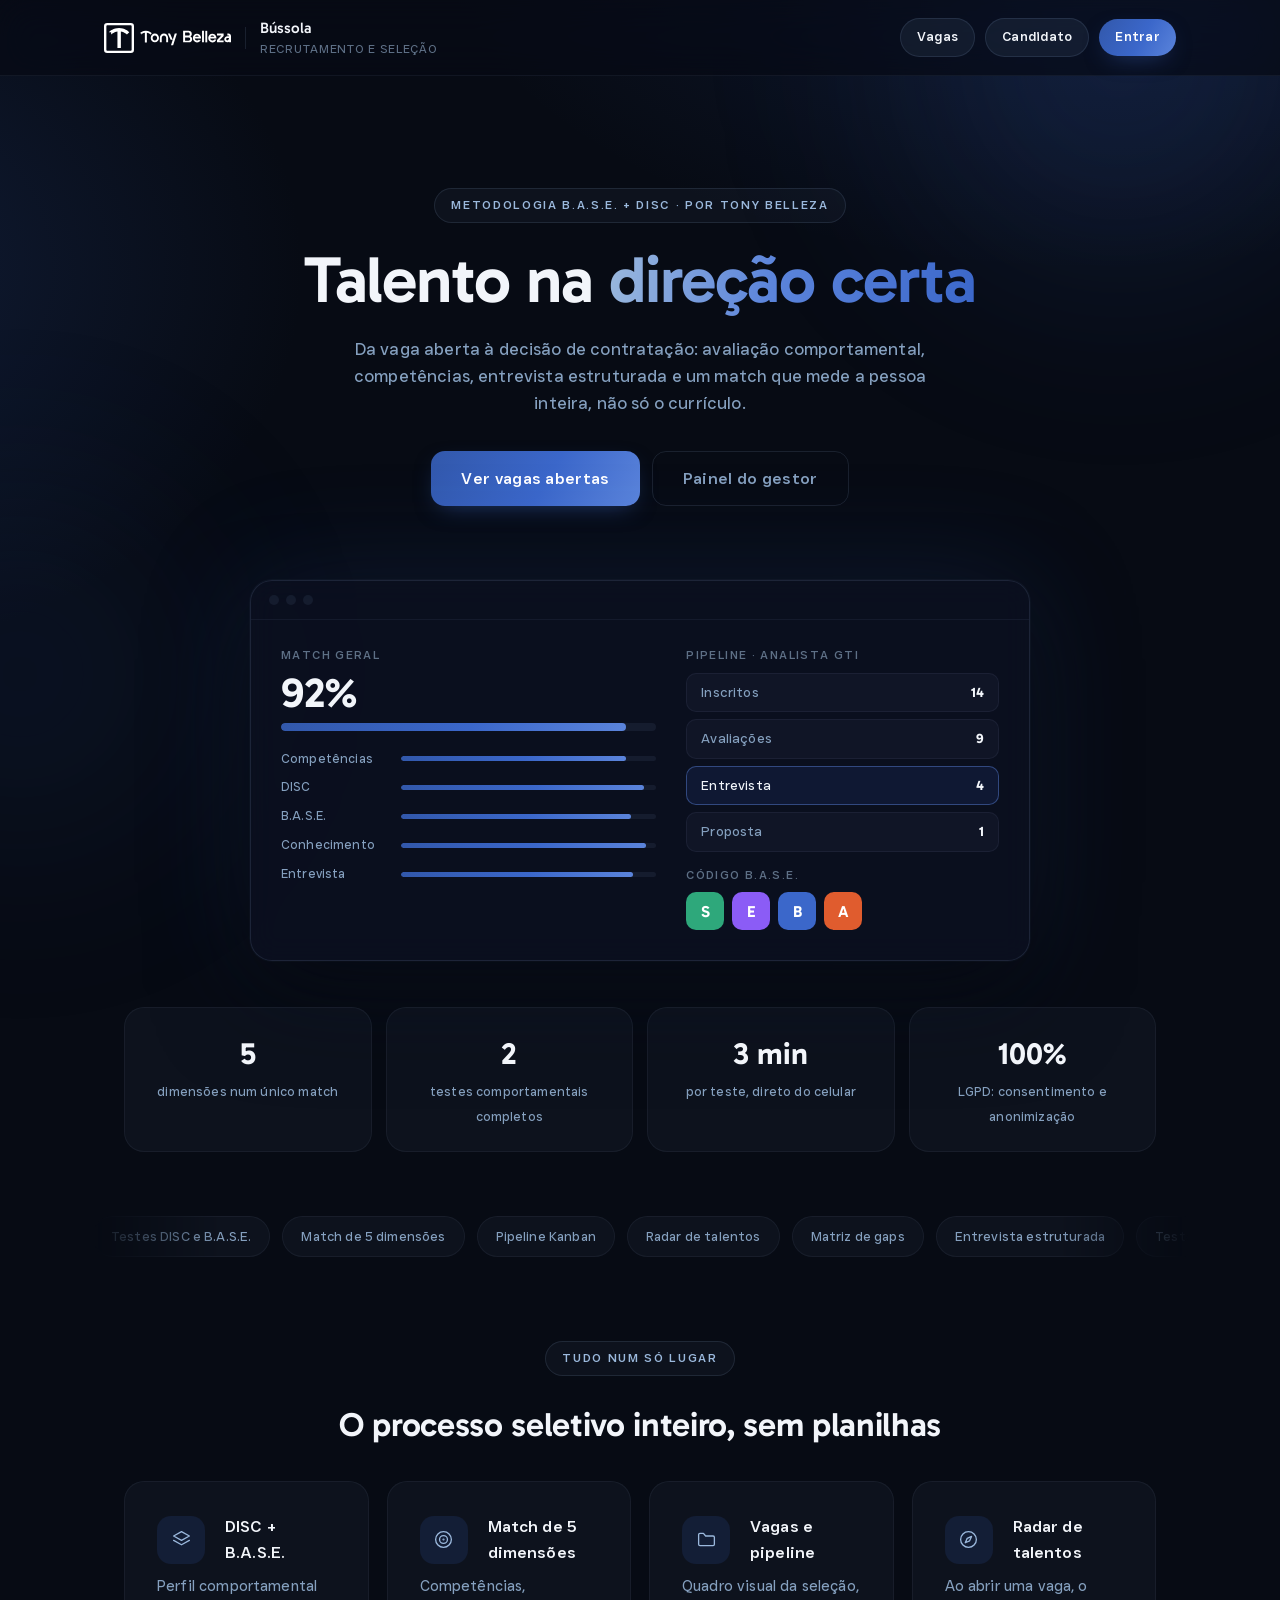
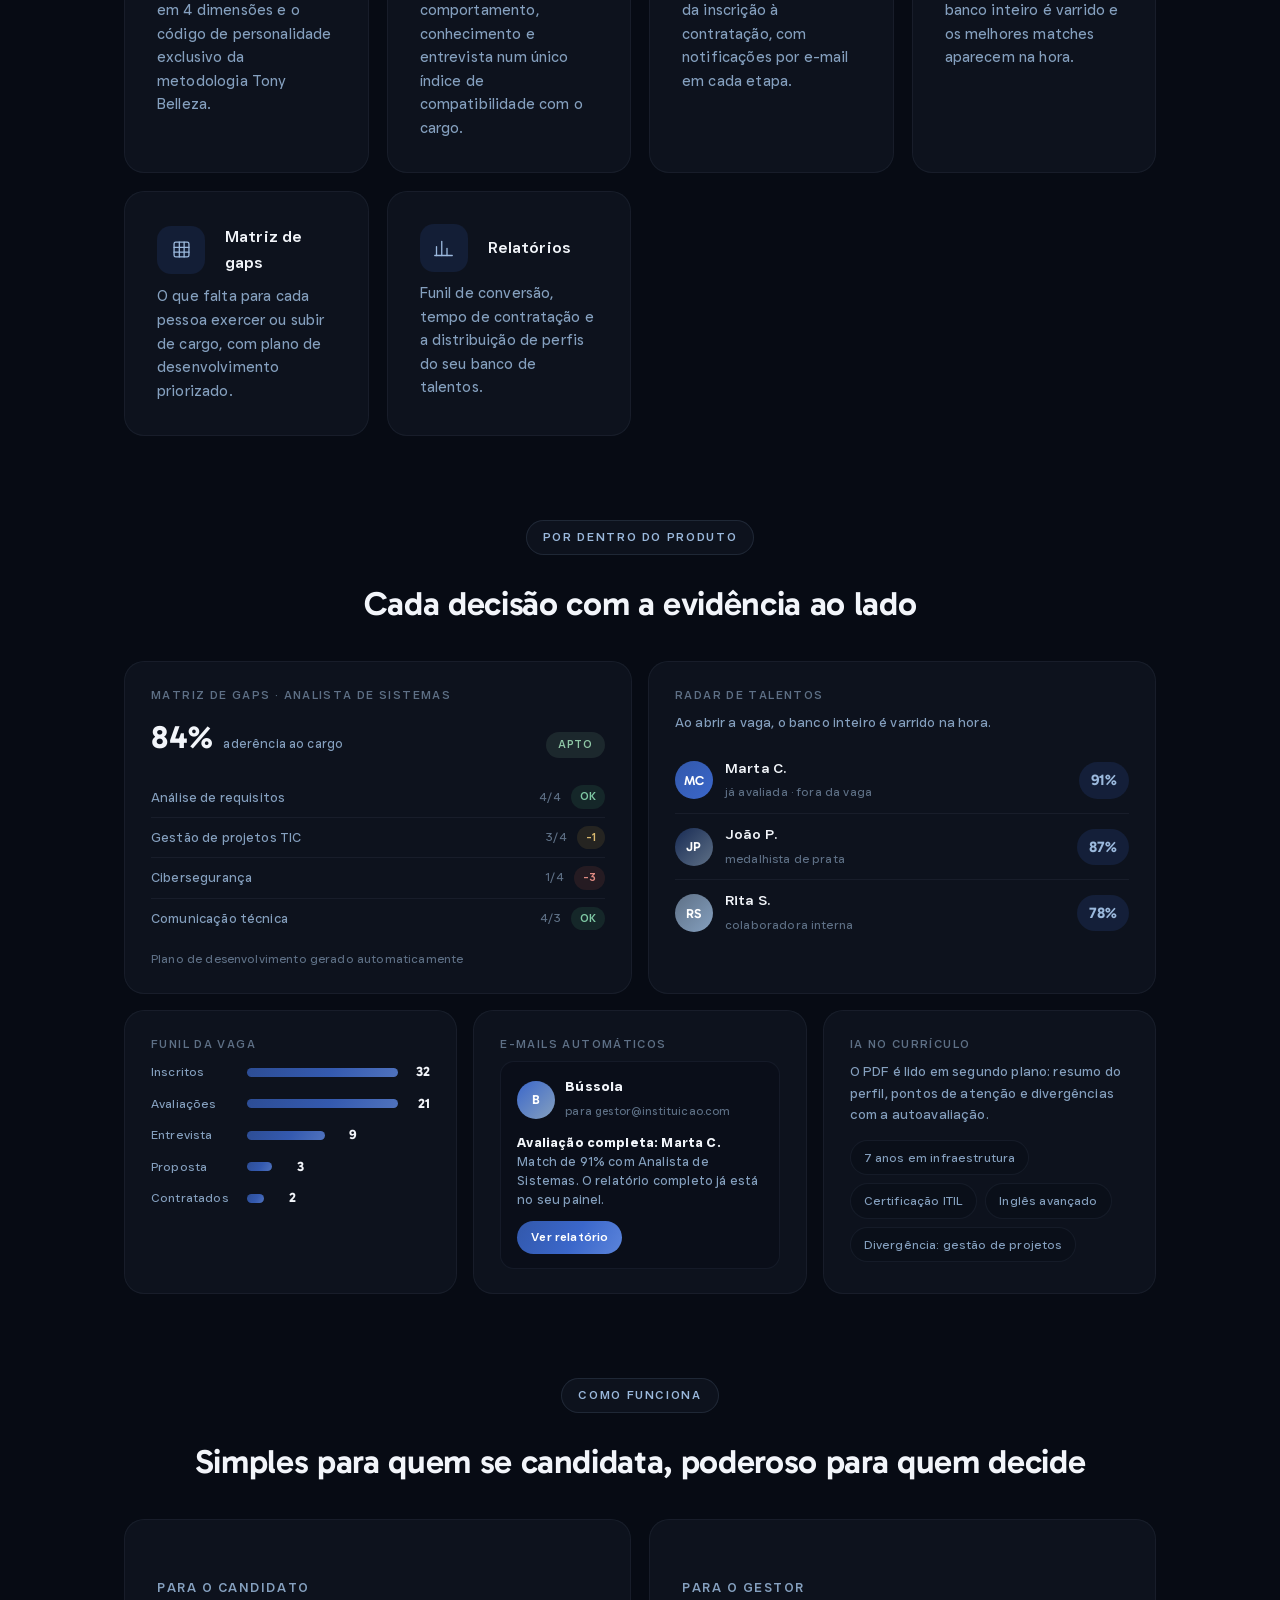
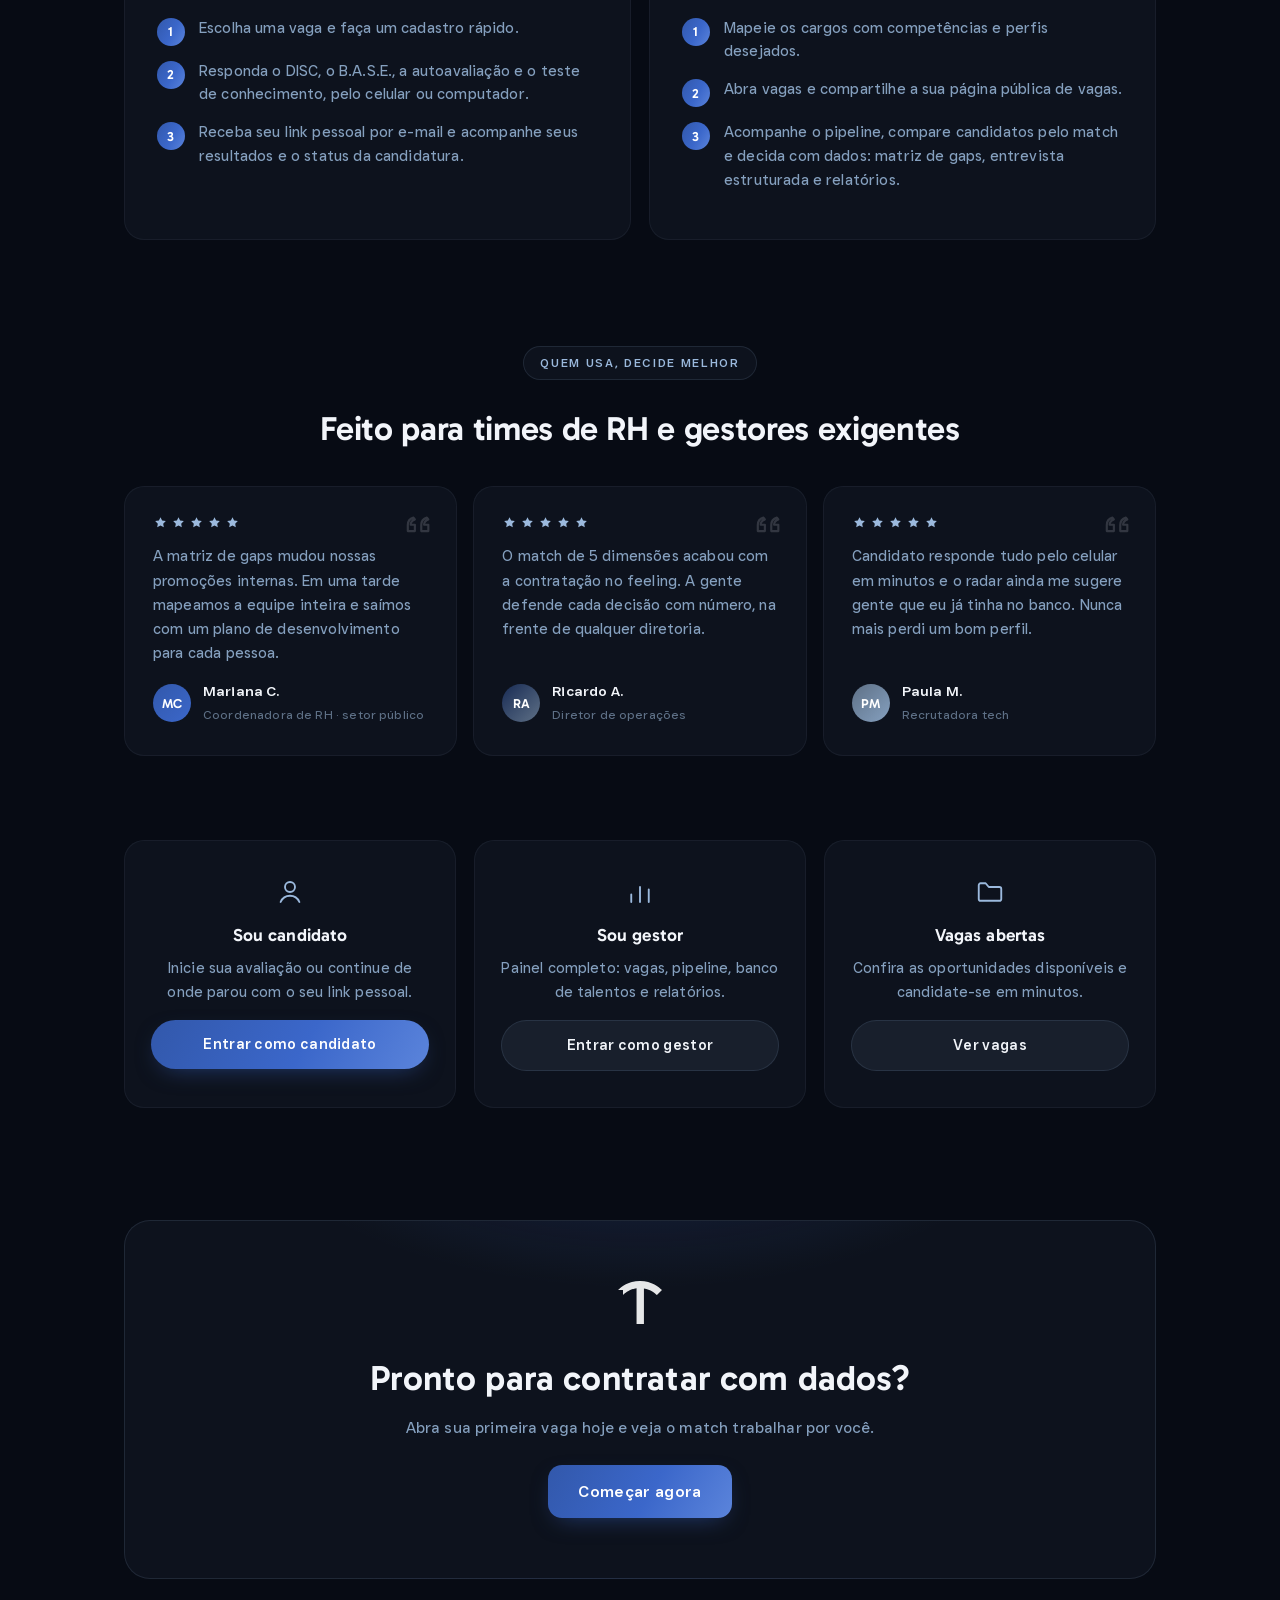
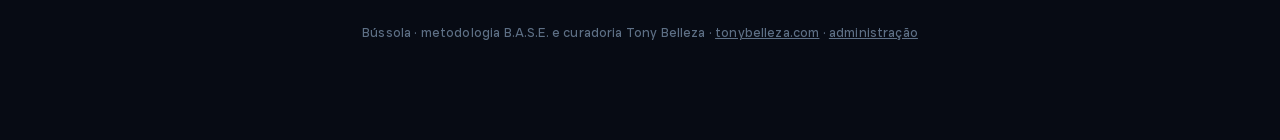
==== commit 0d5cdbae: "Landing page com vitrine bento do produto, depoimentos com estrelas e faixa animada de recursos Co-A" ====
--- a/public/index.html
+++ b/public/index.html
@@ -80,10 +80,68 @@
       <div><b>100%</b><span>LGPD: consentimento e anonimização</span></div>
     </div>
 
+    <div class="ld-marquee" aria-hidden="true">
+      <div class="ld-marquee-trilho" id="marquee"></div>
+    </div>
+
     <div class="ld-secao revela">
       <div class="ld-eyebrow">Tudo num só lugar</div>
       <h2 class="ld-titulo">O processo seletivo inteiro, sem planilhas</h2>
       <div class="grid cols-3" id="recursos"></div>
+    </div>
+
+    <div class="ld-secao revela">
+      <div class="ld-eyebrow">Por dentro do produto</div>
+      <h2 class="ld-titulo">Cada decisão com a evidência ao lado</h2>
+      <div class="ld-bento">
+
+        <div class="ld-bento-item ld-b-matriz">
+          <div class="ld-mock-rot">Matriz de gaps · Analista de Sistemas</div>
+          <div class="ld-mini-aderencia"><b>84%</b><span>aderência ao cargo</span><i class="badge ok">Apto</i></div>
+          <div class="ld-mini-tabela">
+            <div><span>Análise de requisitos</span><em>4/4</em><u class="ok">OK</u></div>
+            <div><span>Gestão de projetos TIC</span><em>3/4</em><u class="medio">-1</u></div>
+            <div><span>Cibersegurança</span><em>1/4</em><u class="alto">-3</u></div>
+            <div><span>Comunicação técnica</span><em>4/3</em><u class="ok">OK</u></div>
+          </div>
+          <div class="ld-mini-plano">Plano de desenvolvimento gerado automaticamente</div>
+        </div>
+
+        <div class="ld-bento-item ld-b-radar">
+          <div class="ld-mock-rot">Radar de talentos</div>
+          <p class="ld-bento-desc">Ao abrir a vaga, o banco inteiro é varrido na hora.</p>
+          <div class="ld-mini-sugestao"><i class="ld-avatar av-1">MC</i><div><b>Marta C.</b><span>já avaliada · fora da vaga</span></div><em class="ld-match-badge">91%</em></div>
+          <div class="ld-mini-sugestao"><i class="ld-avatar av-2">JP</i><div><b>João P.</b><span>medalhista de prata</span></div><em class="ld-match-badge">87%</em></div>
+          <div class="ld-mini-sugestao"><i class="ld-avatar av-3">RS</i><div><b>Rita S.</b><span>colaboradora interna</span></div><em class="ld-match-badge">78%</em></div>
+        </div>
+
+        <div class="ld-bento-item ld-b-funil">
+          <div class="ld-mock-rot">Funil da vaga</div>
+          <div class="ld-mini-funil">
+            <div><span>Inscritos</span><i style="width:100%"></i><b>32</b></div>
+            <div><span>Avaliações</span><i style="width:66%"></i><b>21</b></div>
+            <div><span>Entrevista</span><i style="width:28%"></i><b>9</b></div>
+            <div><span>Proposta</span><i style="width:9%"></i><b>3</b></div>
+            <div><span>Contratados</span><i style="width:6%"></i><b>2</b></div>
+          </div>
+        </div>
+
+        <div class="ld-bento-item ld-b-email">
+          <div class="ld-mock-rot">E-mails automáticos</div>
+          <div class="ld-mini-email">
+            <div class="ld-mini-email-topo"><i class="ld-avatar av-4">B</i><div><b>Bússola</b><span>para gestor@instituicao.com</span></div></div>
+            <p><strong>Avaliação completa: Marta C.</strong><br>Match de 91% com Analista de Sistemas. O relatório completo já está no seu painel.</p>
+            <span class="ld-mini-email-btn">Ver relatório</span>
+          </div>
+        </div>
+
+        <div class="ld-bento-item ld-b-ia">
+          <div class="ld-mock-rot">IA no currículo</div>
+          <p class="ld-bento-desc">O PDF é lido em segundo plano: resumo do perfil, pontos de atenção e divergências com a autoavaliação.</p>
+          <div class="ld-mini-chips"><span>7 anos em infraestrutura</span><span>Certificação ITIL</span><span>Inglês avançado</span><span>Divergência: gestão de projetos</span></div>
+        </div>
+
+      </div>
     </div>
 
     <div class="ld-secao revela">
@@ -103,6 +161,12 @@
           <div class="ld-passo"><span>3</span>Acompanhe o pipeline, compare candidatos pelo match e decida com dados: matriz de gaps, entrevista estruturada e relatórios.</div>
         </div>
       </div>
+    </div>
+
+    <div class="ld-secao revela">
+      <div class="ld-eyebrow">Quem usa, decide melhor</div>
+      <h2 class="ld-titulo">Feito para times de RH e gestores exigentes</h2>
+      <div class="ld-depos" id="depoimentos"></div>
     </div>
 
     <div class="ld-secao revela">
@@ -162,6 +226,28 @@
         </div>
         <p class="desc" style="margin:0">${texto}</p>
       </div>`).join("");
+    const capacidades = ["Testes DISC e B.A.S.E.", "Match de 5 dimensões", "Pipeline Kanban",
+      "Radar de talentos", "Matriz de gaps", "Entrevista estruturada", "Teste de conhecimento",
+      "IA no currículo", "E-mails automáticos", "Colaboradores internos", "LGPD nativa", "Relatórios"];
+    document.getElementById("marquee").innerHTML = [...capacidades, ...capacidades]
+      .map((c) => `<span>${c}</span>`).join("");
+
+    const depoimentos = [
+      ["A matriz de gaps mudou nossas promoções internas. Em uma tarde mapeamos a equipe inteira e saímos com um plano de desenvolvimento para cada pessoa.", "MC", "Mariana C.", "Coordenadora de RH · setor público", 1],
+      ["O match de 5 dimensões acabou com a contratação no feeling. A gente defende cada decisão com número, na frente de qualquer diretoria.", "RA", "Ricardo A.", "Diretor de operações", 2],
+      ["Candidato responde tudo pelo celular em minutos e o radar ainda me sugere gente que eu já tinha no banco. Nunca mais perdi um bom perfil.", "PM", "Paula M.", "Recrutadora tech", 3],
+    ];
+    document.getElementById("depoimentos").innerHTML = depoimentos.map(([texto, ini, nome, cargo, av]) => `
+      <div class="ld-depo">
+        <div class="ld-depo-aspas">${icone("aspas")}</div>
+        <div class="ld-estrelas">${icone("estrela").repeat(5)}</div>
+        <p>${texto}</p>
+        <div class="ld-depo-autor">
+          <i class="ld-avatar av-${av}">${ini}</i>
+          <div><b>${nome}</b><span>${cargo}</span></div>
+        </div>
+      </div>`).join("");
+
     document.getElementById("ic-cand").innerHTML = icone("usuario");
     document.getElementById("ic-gestor").innerHTML = icone("barras");
     document.getElementById("ic-vagas").innerHTML = icone("pasta");
--- a/public/css/style.css
+++ b/public/css/style.css
@@ -591,3 +591,115 @@
   .ld-stats { grid-template-columns: repeat(2, 1fr); }
   .ld-hero { padding-top: 44px; }
 }
+
+/* ---------- landing: faixa de capacidades ---------- */
+.ld-marquee {
+  margin: 64px -32px 0; overflow: hidden; position: relative;
+  -webkit-mask-image: linear-gradient(90deg, transparent, #000 12%, #000 88%, transparent);
+          mask-image: linear-gradient(90deg, transparent, #000 12%, #000 88%, transparent);
+}
+.ld-marquee-trilho { display: flex; gap: 12px; width: max-content; animation: ld-rolar 36s linear infinite; }
+.ld-marquee-trilho span {
+  white-space: nowrap; font-size: .82rem; color: var(--text-2); padding: 9px 18px;
+  border: 1px solid var(--line-soft); border-radius: 999px; background: var(--surface);
+}
+@keyframes ld-rolar { to { transform: translateX(-50%); } }
+@media (prefers-reduced-motion: reduce) { .ld-marquee-trilho { animation: none; flex-wrap: wrap; width: auto; justify-content: center; } }
+
+/* ---------- landing: vitrine bento ---------- */
+.ld-bento { display: grid; grid-template-columns: repeat(6, 1fr); gap: 16px; text-align: left; }
+.ld-bento-item {
+  background: var(--surface); border: 1px solid var(--line-soft); border-radius: 20px;
+  padding: 24px 26px; transition: transform .25s ease, border-color .25s ease;
+}
+.ld-bento-item:hover { transform: translateY(-3px); border-color: rgba(91, 132, 219, .4); }
+.ld-b-matriz { grid-column: span 3; }
+.ld-b-radar { grid-column: span 3; }
+.ld-b-funil { grid-column: span 2; }
+.ld-b-email { grid-column: span 2; }
+.ld-b-ia { grid-column: span 2; }
+.ld-bento-desc { font-size: .84rem; color: var(--text-2); margin: 2px 0 14px; }
+
+.ld-mini-aderencia { display: flex; align-items: baseline; gap: 10px; margin: 4px 0 14px; }
+.ld-mini-aderencia b { font-family: var(--font-display); font-size: 2rem; font-weight: 650; }
+.ld-mini-aderencia span { font-size: .78rem; color: var(--text-2); }
+.ld-mini-aderencia i { font-style: normal; margin-left: auto; }
+.ld-mini-tabela div {
+  display: flex; align-items: center; gap: 10px; padding: 8px 0;
+  border-bottom: 1px solid var(--line-soft); font-size: .82rem;
+}
+.ld-mini-tabela div:last-child { border-bottom: none; }
+.ld-mini-tabela span { flex: 1; color: var(--text-2); }
+.ld-mini-tabela em { font-style: normal; color: var(--muted); font-size: .74rem; }
+.ld-mini-tabela u {
+  text-decoration: none; font-size: .68rem; font-weight: 520; padding: 3px 9px; border-radius: 999px;
+}
+.ld-mini-tabela u.ok { background: rgba(66, 148, 108, .16); color: #7fc9a5; }
+.ld-mini-tabela u.medio { background: rgba(186, 148, 66, .14); color: #d9b96e; }
+.ld-mini-tabela u.alto { background: rgba(186, 84, 74, .14); color: #de8b82; }
+.ld-mini-plano { margin-top: 12px; font-size: .74rem; color: var(--muted); }
+
+.ld-avatar {
+  width: 38px; height: 38px; border-radius: 50%; flex: 0 0 38px; font-style: normal;
+  display: inline-flex; align-items: center; justify-content: center;
+  font-family: var(--font-display); font-size: .82rem; font-weight: 600; color: #fff;
+}
+.av-1 { background: linear-gradient(135deg, #3258AB, #3B67CA); }
+.av-2 { background: linear-gradient(135deg, #182B54, #5E7086); }
+.av-3 { background: linear-gradient(135deg, #5E7086, #85A0BF); }
+.av-4 { background: linear-gradient(135deg, #3B67CA, #85A0BF); }
+
+.ld-mini-sugestao { display: flex; align-items: center; gap: 12px; padding: 9px 0; border-bottom: 1px solid var(--line-soft); }
+.ld-mini-sugestao:last-child { border-bottom: none; }
+.ld-mini-sugestao b { display: block; font-size: .88rem; font-weight: 480; }
+.ld-mini-sugestao span { font-size: .74rem; color: var(--muted); }
+.ld-mini-sugestao div { flex: 1; }
+.ld-match-badge {
+  font-style: normal; font-family: var(--font-display); font-weight: 650; font-size: .95rem;
+  background: rgba(59, 103, 202, .16); color: var(--blue-200); padding: 6px 12px; border-radius: 999px;
+}
+
+.ld-mini-funil div { display: flex; align-items: center; gap: 10px; margin-bottom: 10px; }
+.ld-mini-funil span { flex: 0 0 86px; font-size: .76rem; color: var(--text-2); }
+.ld-mini-funil i { display: block; height: 9px; border-radius: 999px; background: var(--accent-grad); opacity: .85; }
+.ld-mini-funil b { font-family: var(--font-display); font-size: .84rem; flex: 0 0 22px; text-align: right; }
+
+.ld-mini-email { border: 1px solid var(--line-soft); border-radius: 14px; padding: 14px 16px; background: rgba(7, 11, 20, .35); }
+.ld-mini-email-topo { display: flex; align-items: center; gap: 10px; margin-bottom: 10px; }
+.ld-mini-email-topo b { display: block; font-size: .84rem; }
+.ld-mini-email-topo span { font-size: .72rem; color: var(--muted); }
+.ld-mini-email p { font-size: .8rem; color: var(--text-2); margin: 0 0 12px; line-height: 1.5; }
+.ld-mini-email p strong { color: var(--text); }
+.ld-mini-email-btn {
+  display: inline-block; font-size: .74rem; font-weight: 500; padding: 7px 14px;
+  border-radius: 999px; background: var(--accent-grad); color: #fff;
+}
+
+.ld-mini-chips { display: flex; flex-wrap: wrap; gap: 8px; }
+.ld-mini-chips span {
+  font-size: .76rem; color: var(--text-2); padding: 7px 13px;
+  border: 1px solid var(--line-soft); border-radius: 999px; background: rgba(7, 11, 20, .3);
+}
+
+/* ---------- landing: depoimentos ---------- */
+.ld-depos { display: grid; grid-template-columns: repeat(3, 1fr); gap: 16px; text-align: left; }
+.ld-depo {
+  position: relative; background: var(--surface); border: 1px solid var(--line-soft);
+  border-radius: 20px; padding: 28px; display: flex; flex-direction: column; gap: 14px;
+  transition: transform .25s ease, border-color .25s ease;
+}
+.ld-depo:hover { transform: translateY(-3px); border-color: rgba(91, 132, 219, .4); }
+.ld-depo-aspas { position: absolute; top: 20px; right: 22px; opacity: .16; }
+.ld-depo-aspas svg { width: 34px; height: 34px; }
+.ld-estrelas { display: flex; gap: 3px; color: var(--blue-200); }
+.ld-estrelas svg { width: 15px; height: 15px; fill: currentColor; stroke: none; }
+.ld-depo p { font-size: .92rem; color: var(--text-2); line-height: 1.65; margin: 0; flex: 1; }
+.ld-depo-autor { display: flex; align-items: center; gap: 12px; }
+.ld-depo-autor b { display: block; font-size: .88rem; font-weight: 500; }
+.ld-depo-autor span { font-size: .76rem; color: var(--muted); }
+
+@media (max-width: 900px) {
+  .ld-bento { grid-template-columns: 1fr 1fr; }
+  .ld-b-matriz, .ld-b-radar, .ld-b-funil, .ld-b-email, .ld-b-ia { grid-column: span 2; }
+  .ld-depos { grid-template-columns: 1fr; }
+}
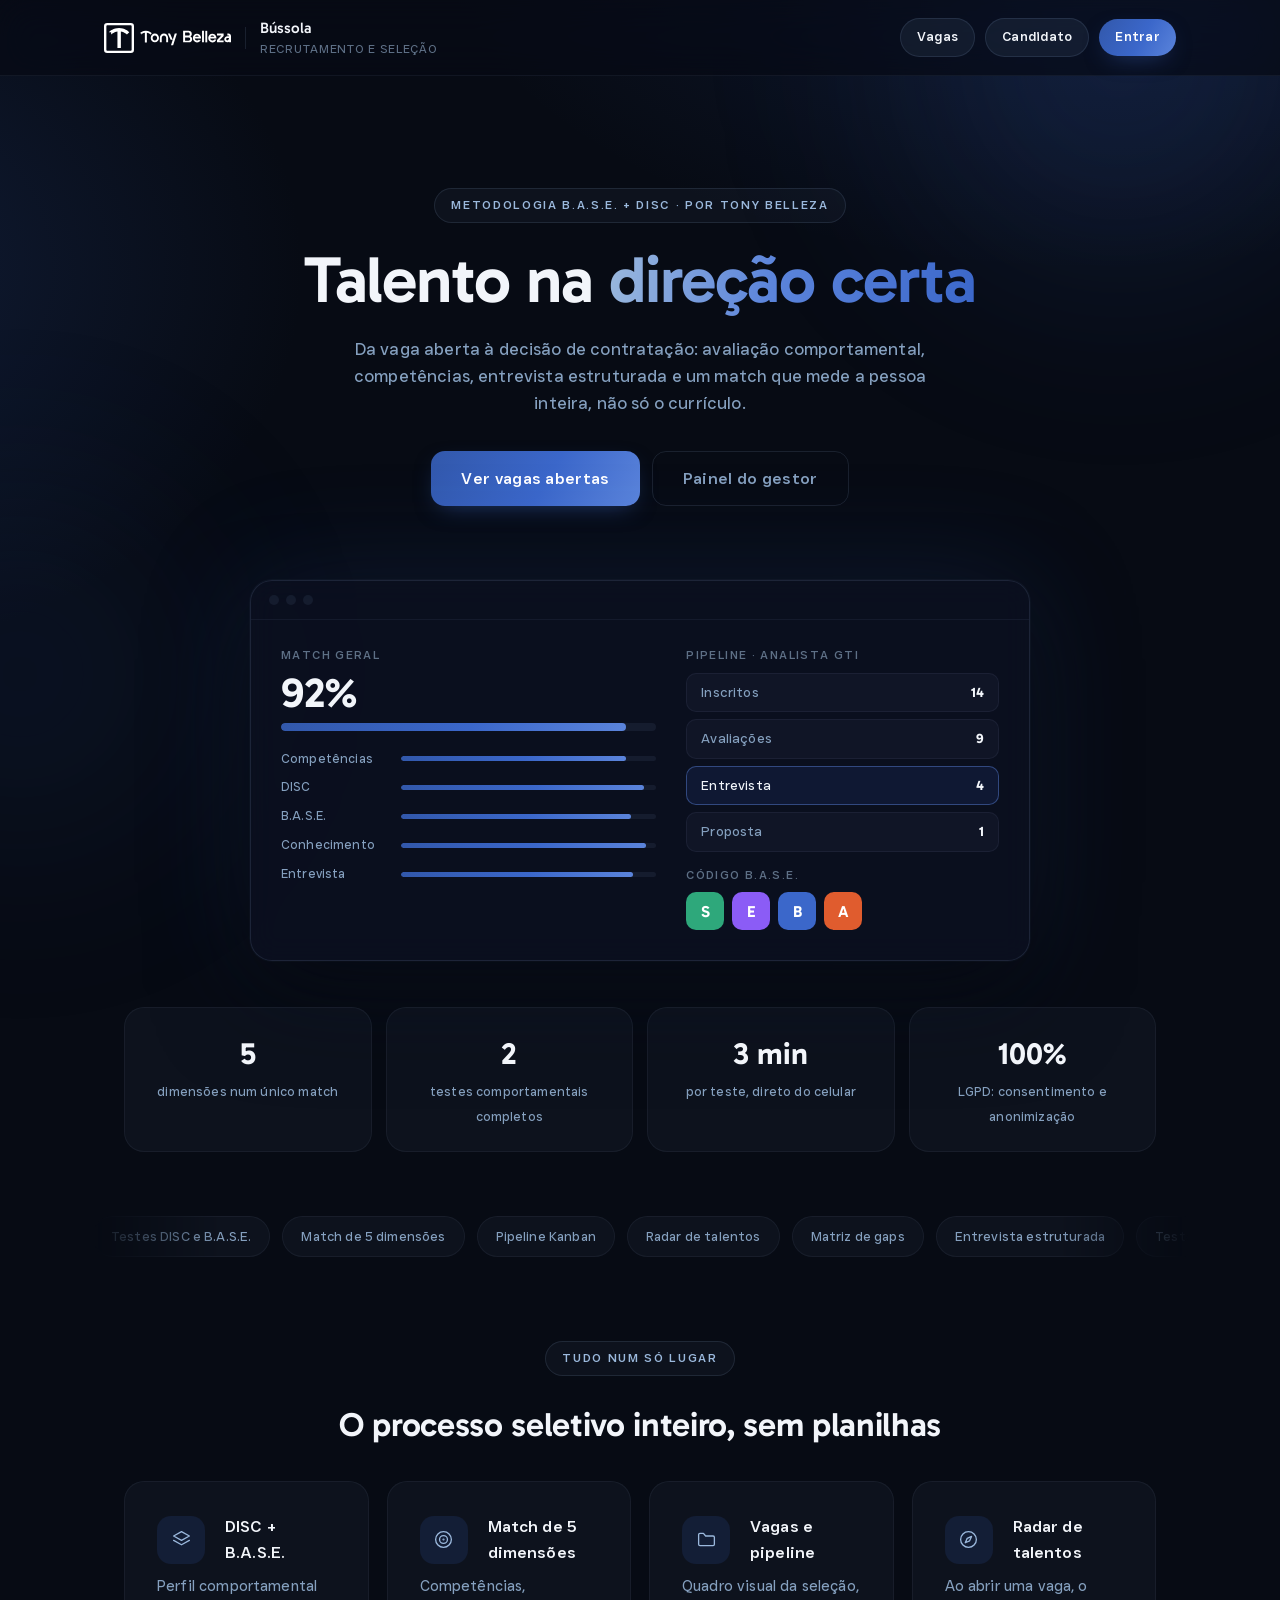
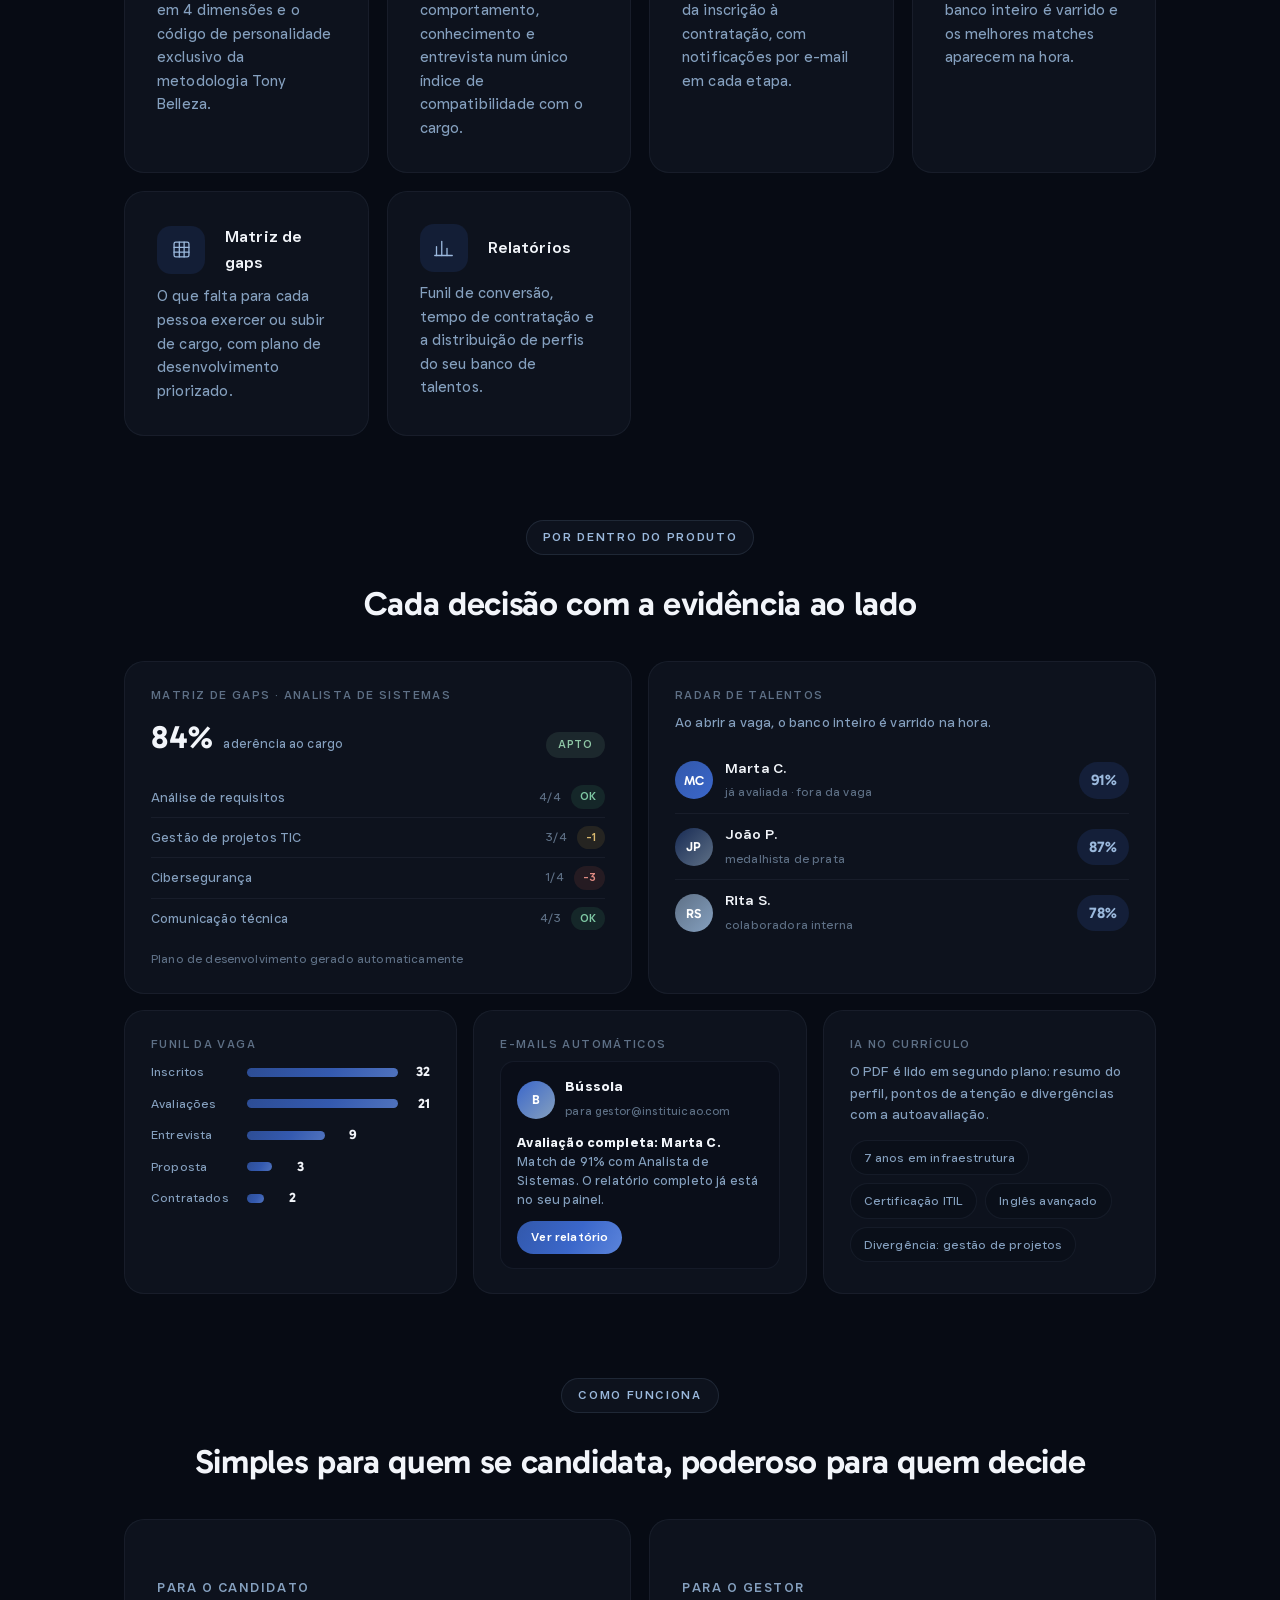
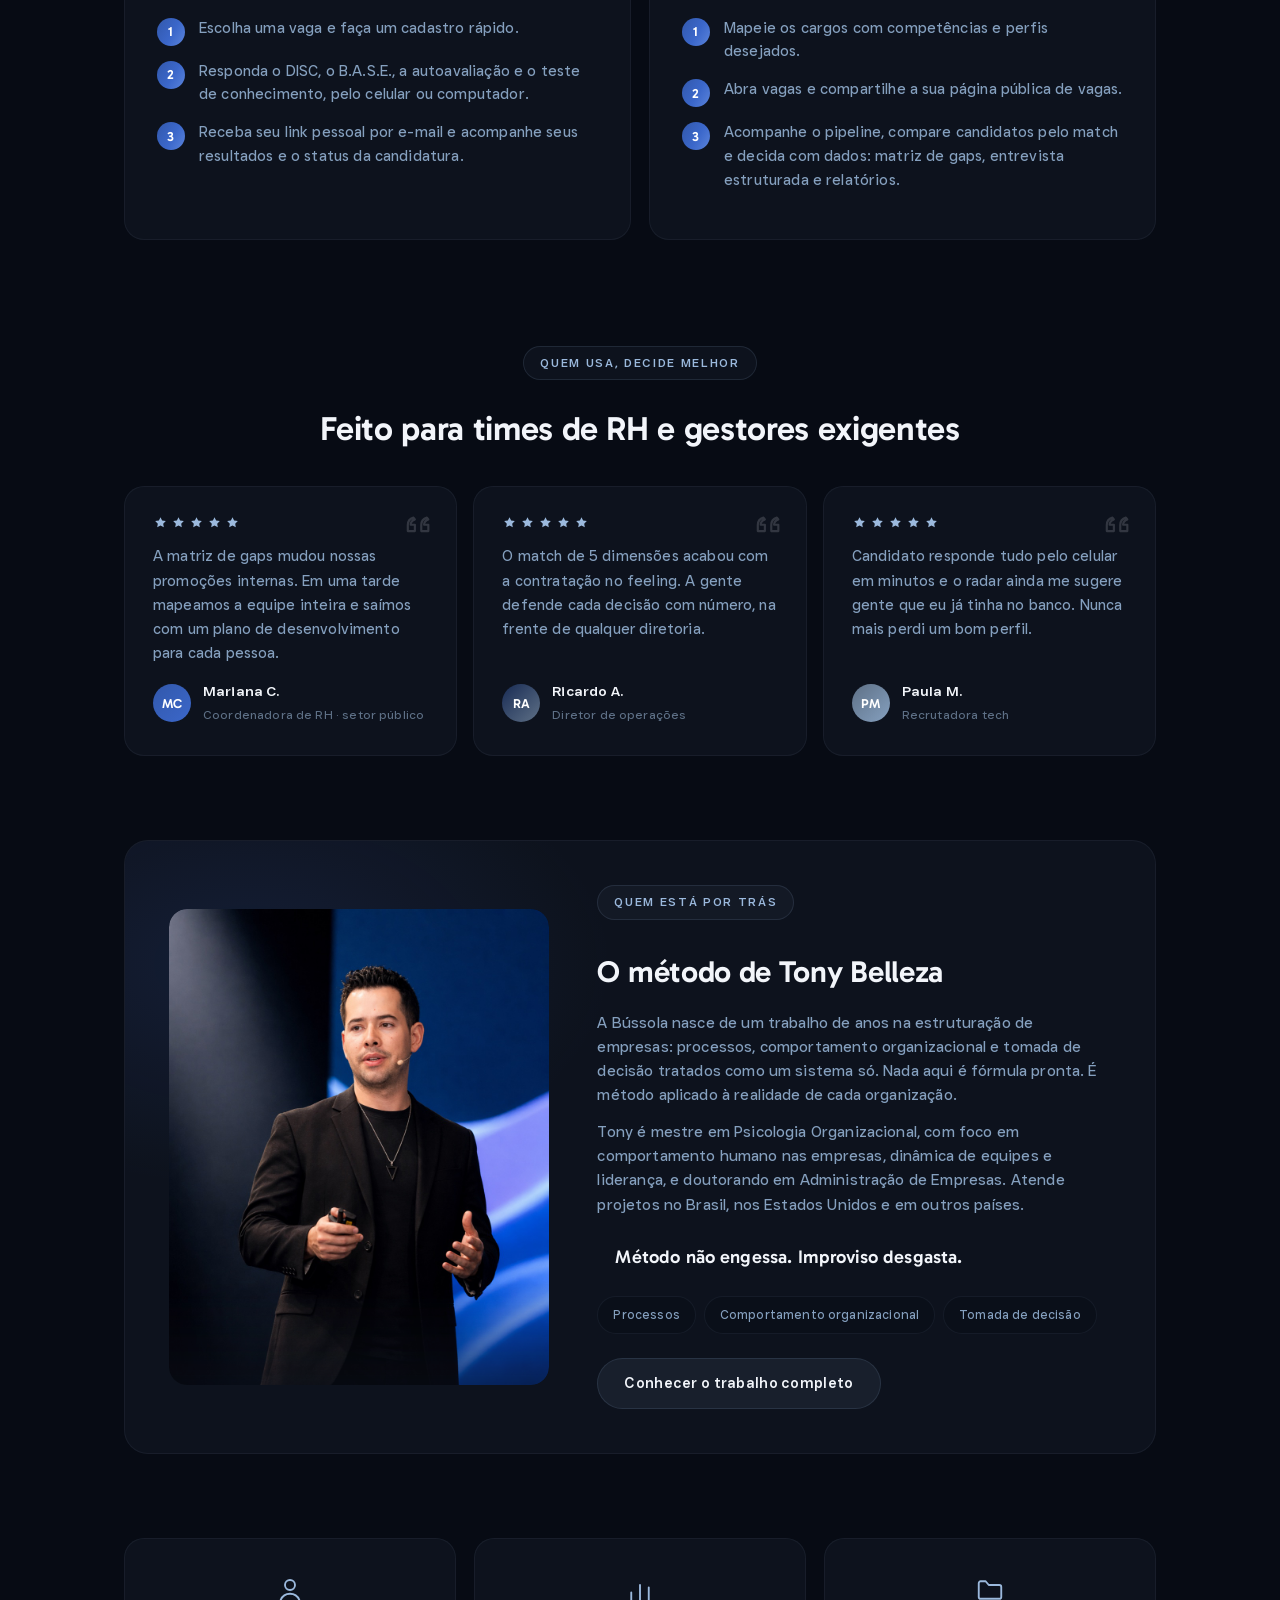
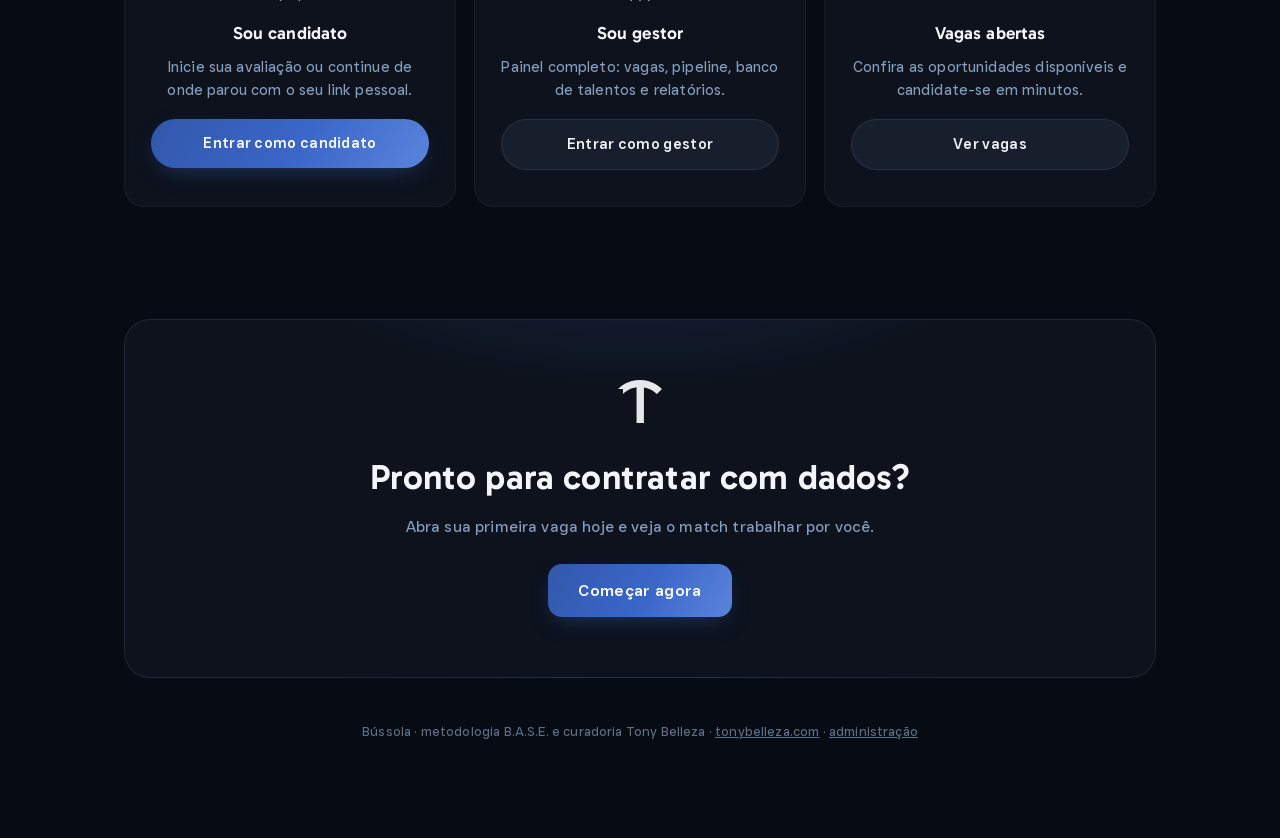
==== commit 4d6ee894: "Seção de autoridade com foto e bio de Tony Belleza e imagem de compartilhamento og:image Co-Authored" ====
--- a/public/index.html
+++ b/public/index.html
@@ -7,6 +7,9 @@
   <meta property="og:title" content="Bússola · Talento na direção certa">
   <meta property="og:description" content="Avaliação comportamental, competências e processo seletivo num só lugar, com um match que mede a pessoa inteira.">
   <meta property="og:type" content="website">
+  <meta property="og:image" content="https://rh.tonybelleza.com/img/og.jpg">
+  <meta name="twitter:card" content="summary_large_image">
+  <meta name="twitter:image" content="https://rh.tonybelleza.com/img/og.jpg">
   <meta property="og:url" content="https://rh.tonybelleza.com/">
   <link rel="icon" type="image/svg+xml" href="img/logo-symbol-white.svg">
   <title>Bússola · Recrutamento e Seleção · Tony Belleza</title>
@@ -167,6 +170,31 @@
       <div class="ld-eyebrow">Quem usa, decide melhor</div>
       <h2 class="ld-titulo">Feito para times de RH e gestores exigentes</h2>
       <div class="ld-depos" id="depoimentos"></div>
+    </div>
+
+    <div class="ld-secao revela">
+      <div class="ld-autor">
+        <div class="ld-autor-foto">
+          <img src="img/tony-palestra.jpg" alt="Tony Belleza palestrando" loading="lazy">
+        </div>
+        <div class="ld-autor-texto">
+          <div class="ld-eyebrow" style="margin-left:0">Quem está por trás</div>
+          <h2>O método de Tony Belleza</h2>
+          <p>A Bússola nasce de um trabalho de anos na estruturação de empresas: processos,
+            comportamento organizacional e tomada de decisão tratados como um sistema só.
+            Nada aqui é fórmula pronta. É método aplicado à realidade de cada organização.</p>
+          <p>Tony é mestre em Psicologia Organizacional, com foco em comportamento humano
+            nas empresas, dinâmica de equipes e liderança, e doutorando em Administração
+            de Empresas. Atende projetos no Brasil, nos Estados Unidos e em outros países.</p>
+          <div class="ld-autor-frase">Método não engessa. Improviso desgasta.</div>
+          <div class="ld-autor-pilares">
+            <span>Processos</span><span>Comportamento organizacional</span><span>Tomada de decisão</span>
+          </div>
+          <div class="linha-acoes" style="margin-top:24px">
+            <a class="btn secondary" href="https://tonybelleza.com" target="_blank" rel="noopener">Conhecer o trabalho completo</a>
+          </div>
+        </div>
+      </div>
     </div>
 
     <div class="ld-secao revela">
--- a/public/css/style.css
+++ b/public/css/style.css
@@ -703,3 +703,36 @@
   .ld-b-matriz, .ld-b-radar, .ld-b-funil, .ld-b-email, .ld-b-ia { grid-column: span 2; }
   .ld-depos { grid-template-columns: 1fr; }
 }
+
+/* ---------- landing: seção do autor ---------- */
+.ld-autor {
+  display: grid; grid-template-columns: 1fr 1.35fr; gap: 48px; align-items: center;
+  text-align: left; background: var(--surface); border: 1px solid var(--line-soft);
+  border-radius: 24px; padding: 44px; overflow: hidden; position: relative;
+}
+.ld-autor::before {
+  content: ""; position: absolute; inset: 0; pointer-events: none;
+  background: radial-gradient(520px 320px at 12% 20%, rgba(59, 103, 202, .14), transparent 70%);
+}
+.ld-autor-foto { position: relative; }
+.ld-autor-foto img {
+  display: block; width: 100%; border-radius: 18px;
+  box-shadow: 0 24px 60px rgba(0, 0, 0, .45);
+  -webkit-mask-image: linear-gradient(180deg, #000 78%, rgba(0,0,0,.45));
+          mask-image: linear-gradient(180deg, #000 78%, rgba(0,0,0,.45));
+}
+.ld-autor-texto h2 { font-size: clamp(1.4rem, 3vw, 1.9rem); letter-spacing: -.01em; margin: 6px 0 14px; }
+.ld-autor-texto p { color: var(--text-2); font-size: .95rem; margin-bottom: 12px; }
+.ld-autor-frase {
+  font-family: var(--font-display); font-size: 1.15rem; font-weight: 560;
+  border-left: 3px solid var(--blue-500); padding: 6px 0 6px 18px; margin: 20px 0 18px;
+}
+.ld-autor-pilares { display: flex; flex-wrap: wrap; gap: 8px; }
+.ld-autor-pilares span {
+  font-size: .78rem; color: var(--text-2); padding: 8px 15px;
+  border: 1px solid var(--line-soft); border-radius: 999px; background: rgba(7, 11, 20, .3);
+}
+@media (max-width: 900px) {
+  .ld-autor { grid-template-columns: 1fr; padding: 26px; gap: 26px; }
+  .ld-autor-foto { max-width: 380px; margin: 0 auto; }
+}
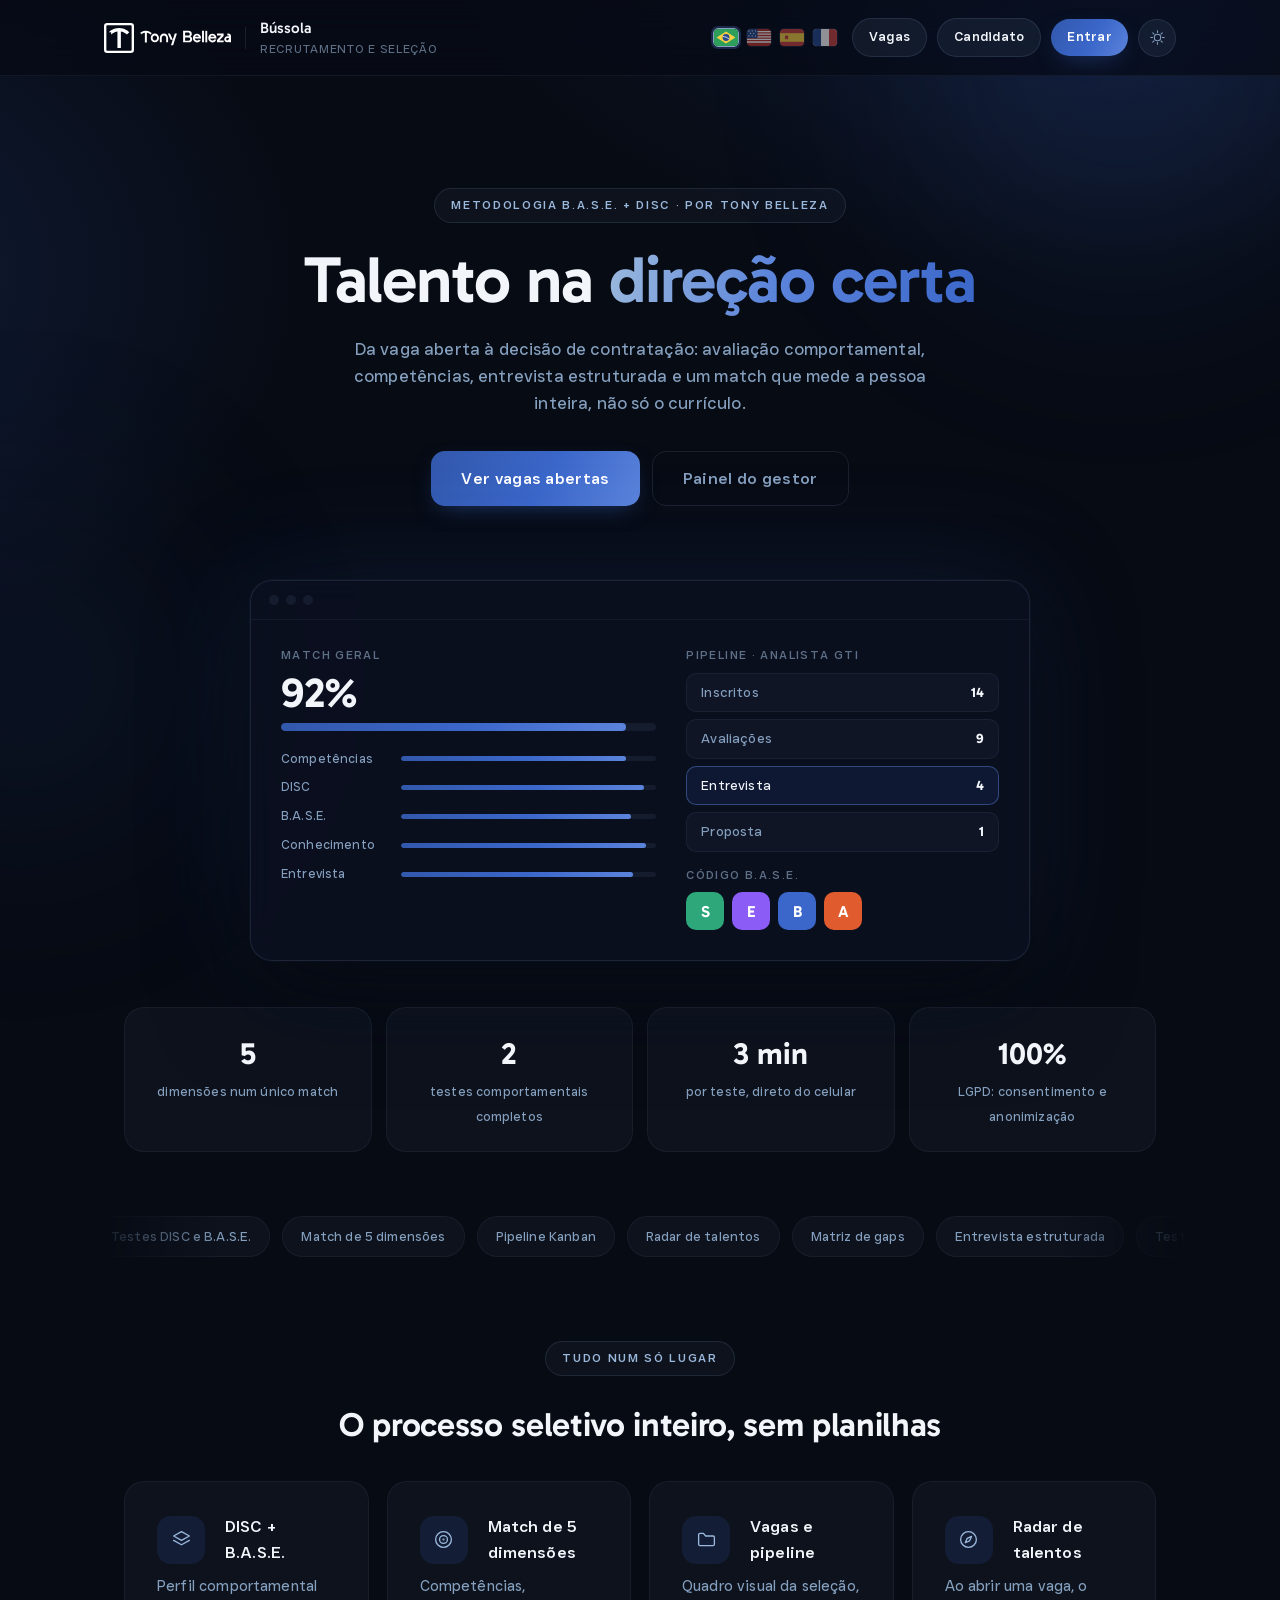
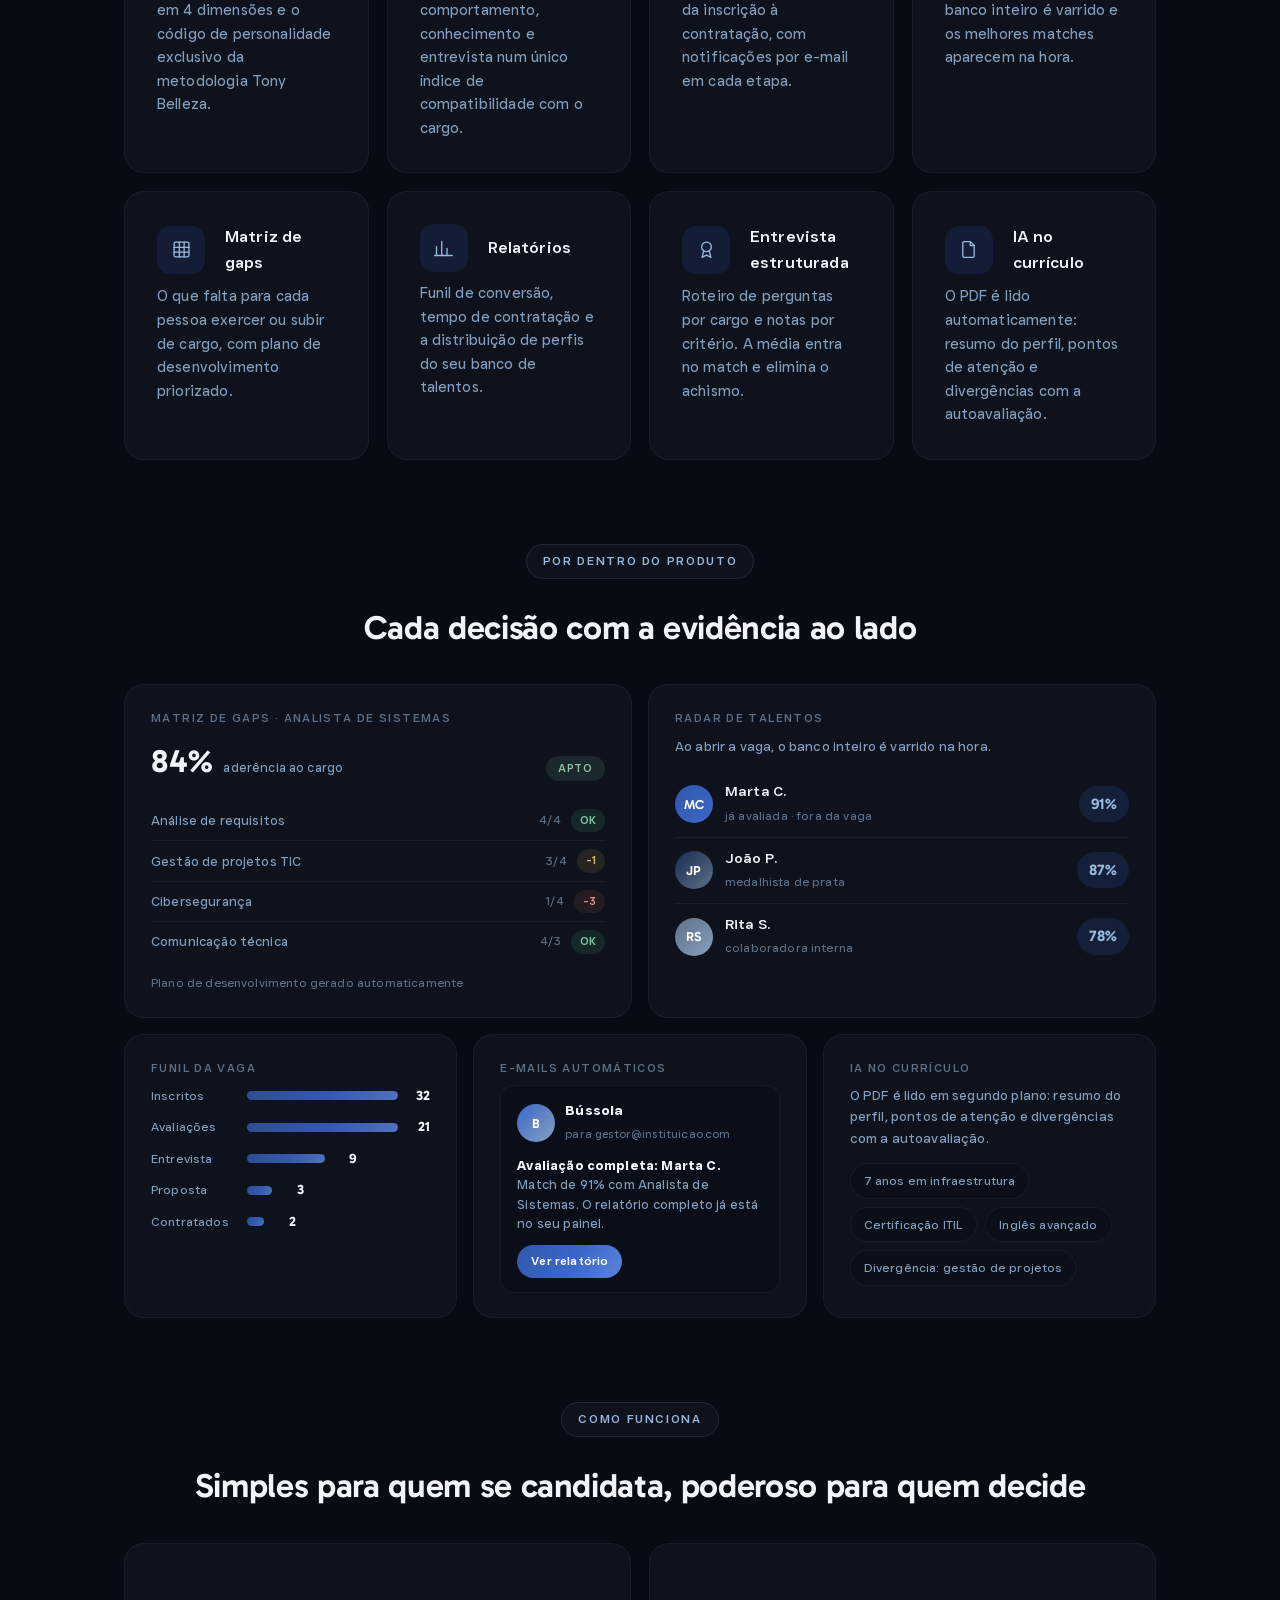
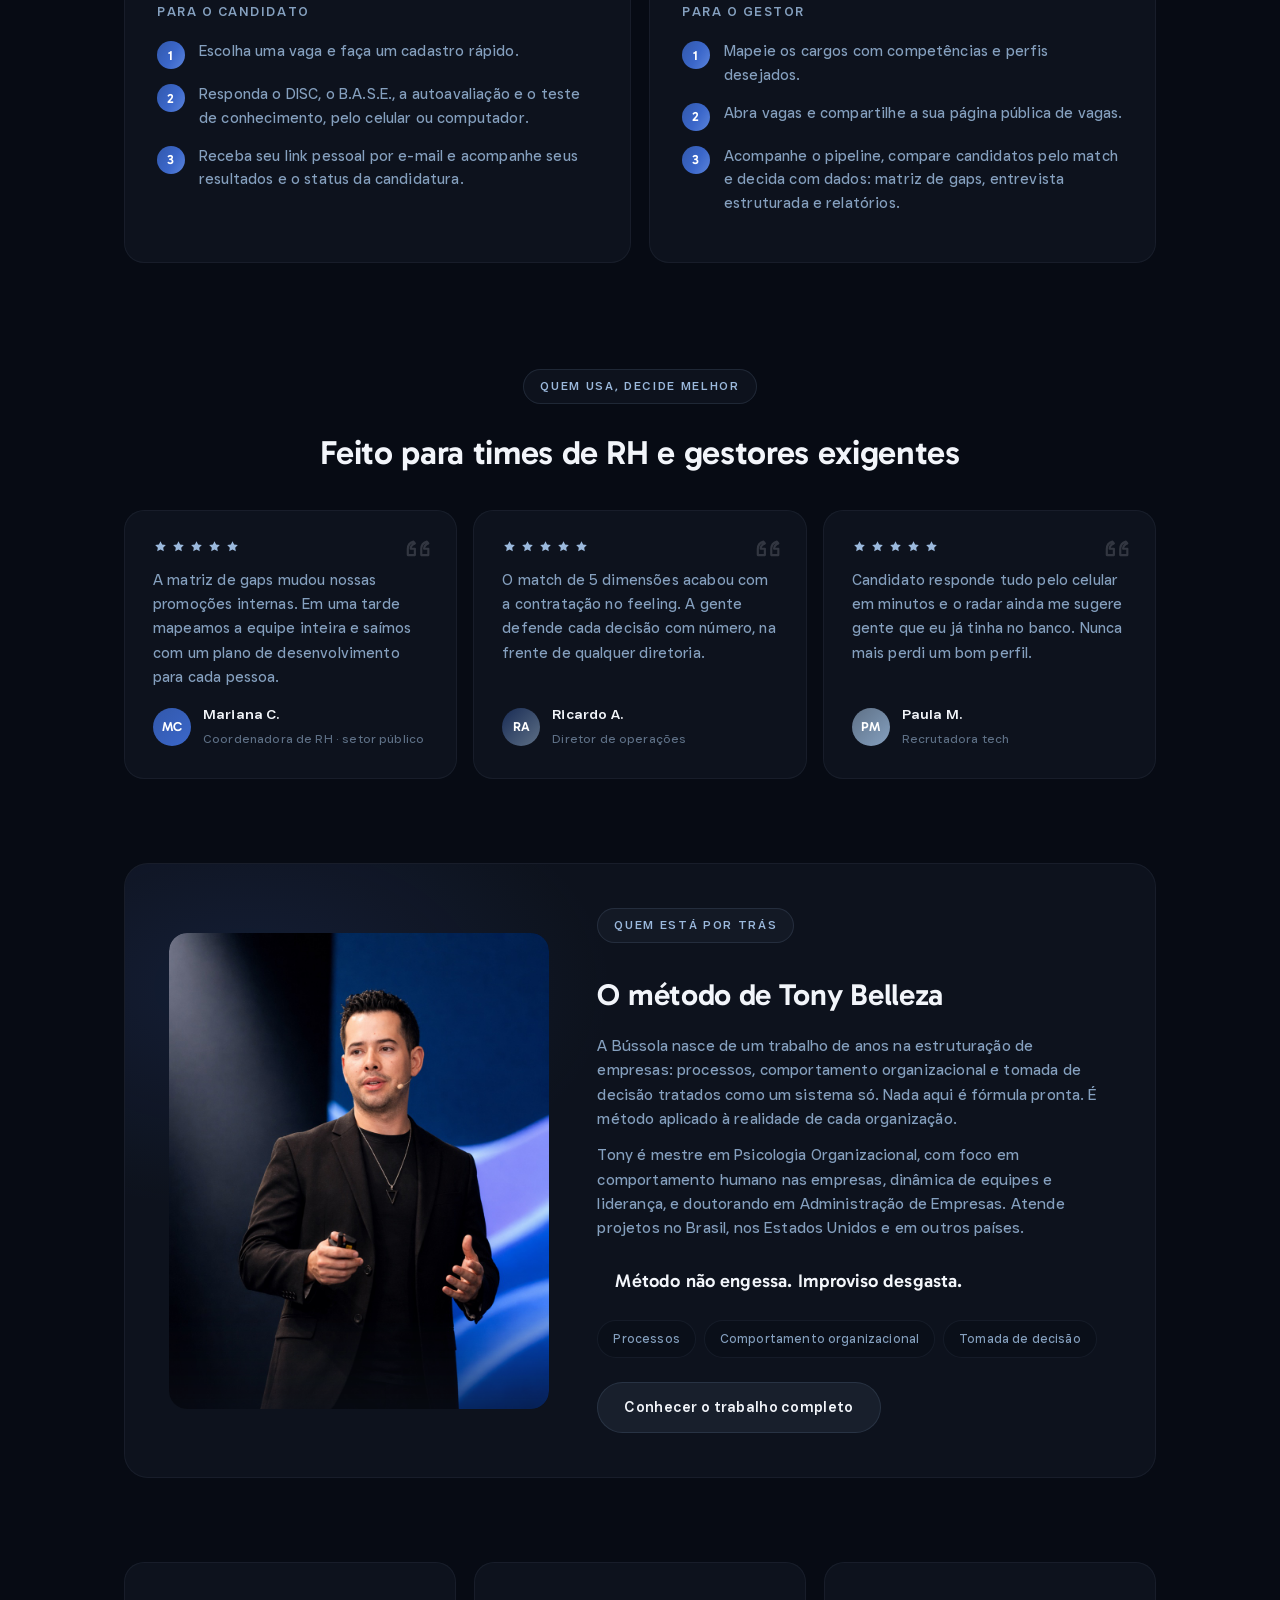
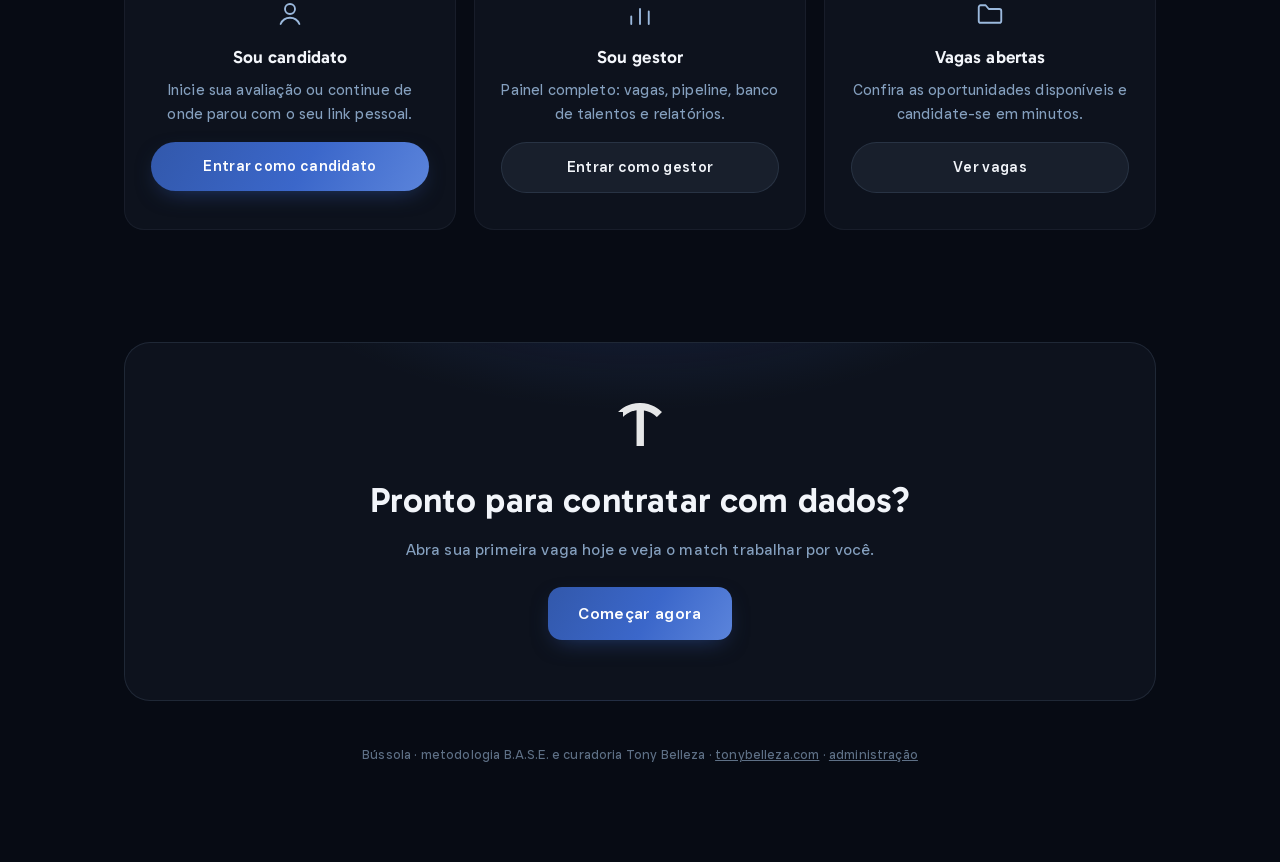
==== commit 804b44ca: "Landing com 8 recursos, modo claro com botão em todas as páginas e 4 idiomas por bandeiras (PT, EN, " ====
--- a/public/index.html
+++ b/public/index.html
@@ -14,6 +14,7 @@
   <link rel="icon" type="image/svg+xml" href="img/logo-symbol-white.svg">
   <title>Bússola · Recrutamento e Seleção · Tony Belleza</title>
   <link rel="stylesheet" href="css/style.css">
+  <script src="js/tema.js"></script>
 </head>
 <body class="landing">
   <div class="topbar">
@@ -27,9 +28,10 @@
         </div>
       </div>
       <div class="actions">
-        <a class="btn on-dark small" href="/vagas">Vagas</a>
-        <a class="btn on-dark small" href="/candidato">Candidato</a>
-        <a class="btn small" href="/gestor">Entrar</a>
+        <div class="ld-bandeiras" id="bandeiras"></div>
+        <a class="btn on-dark small" href="/vagas" data-i18n="nav_vagas">Vagas</a>
+        <a class="btn on-dark small" href="/candidato" data-i18n="nav_candidato">Candidato</a>
+        <a class="btn small" href="/gestor" data-i18n="nav_entrar">Entrar</a>
       </div>
     </div>
   </div>
@@ -39,13 +41,12 @@
 
   <div class="container">
     <div class="ld-hero revela">
-      <div class="ld-eyebrow">Metodologia B.A.S.E. + DISC · por Tony Belleza</div>
-      <h2>Talento na <span class="ld-grad">direção certa</span></h2>
-      <p>Da vaga aberta à decisão de contratação: avaliação comportamental, competências,
-        entrevista estruturada e um match que mede a pessoa inteira, não só o currículo.</p>
+      <div class="ld-eyebrow" data-i18n="hero_eyebrow"></div>
+      <h2 data-i18n-html="hero_titulo"></h2>
+      <p data-i18n="hero_sub"></p>
       <div class="linha-acoes ld-cta">
-        <a class="btn big" href="/vagas">Ver vagas abertas</a>
-        <a class="btn ghost big" href="/gestor">Painel do gestor</a>
+        <a class="btn big" href="/vagas" data-i18n="cta_vagas"></a>
+        <a class="btn ghost big" href="/gestor" data-i18n="cta_gestor"></a>
       </div>
     </div>
 
@@ -54,144 +55,122 @@
         <div class="ld-mock-topo"><span></span><span></span><span></span></div>
         <div class="ld-mock-corpo">
           <div class="ld-mock-col">
-            <div class="ld-mock-rot">Match geral</div>
+            <div class="ld-mock-rot" data-i18n="mock_match"></div>
             <div class="ld-mock-match">92%</div>
             <div class="ld-mock-barra"><i style="width:92%"></i></div>
-            <div class="ld-mock-linha"><span>Competências</span><i><b style="width:88%"></b></i></div>
-            <div class="ld-mock-linha"><span>DISC</span><i><b style="width:95%"></b></i></div>
-            <div class="ld-mock-linha"><span>B.A.S.E.</span><i><b style="width:90%"></b></i></div>
-            <div class="ld-mock-linha"><span>Conhecimento</span><i><b style="width:96%"></b></i></div>
-            <div class="ld-mock-linha"><span>Entrevista</span><i><b style="width:91%"></b></i></div>
+            <div id="mock-dims"></div>
           </div>
           <div class="ld-mock-col">
-            <div class="ld-mock-rot">Pipeline · Analista GTI</div>
-            <div class="ld-mock-etapa"><span>Inscritos</span><b>14</b></div>
-            <div class="ld-mock-etapa"><span>Avaliações</span><b>9</b></div>
-            <div class="ld-mock-etapa ativo"><span>Entrevista</span><b>4</b></div>
-            <div class="ld-mock-etapa"><span>Proposta</span><b>1</b></div>
-            <div class="ld-mock-rot" style="margin-top:14px">Código B.A.S.E.</div>
+            <div class="ld-mock-rot" data-i18n="mock_pipeline"></div>
+            <div id="mock-etapas"></div>
+            <div class="ld-mock-rot" style="margin-top:14px" data-i18n="mock_codigo"></div>
             <div class="ld-mock-codigo"><span style="background:#2EA87B">S</span><span style="background:#8B5CF6">E</span><span style="background:#3B67CA">B</span><span style="background:#E05C2E">A</span></div>
           </div>
         </div>
       </div>
     </div>
 
-    <div class="ld-stats revela">
-      <div><b>5</b><span>dimensões num único match</span></div>
-      <div><b>2</b><span>testes comportamentais completos</span></div>
-      <div><b>3 min</b><span>por teste, direto do celular</span></div>
-      <div><b>100%</b><span>LGPD: consentimento e anonimização</span></div>
-    </div>
+    <div class="ld-stats revela" id="stats"></div>
 
     <div class="ld-marquee" aria-hidden="true">
       <div class="ld-marquee-trilho" id="marquee"></div>
     </div>
 
     <div class="ld-secao revela">
-      <div class="ld-eyebrow">Tudo num só lugar</div>
-      <h2 class="ld-titulo">O processo seletivo inteiro, sem planilhas</h2>
-      <div class="grid cols-3" id="recursos"></div>
-    </div>
-
-    <div class="ld-secao revela">
-      <div class="ld-eyebrow">Por dentro do produto</div>
-      <h2 class="ld-titulo">Cada decisão com a evidência ao lado</h2>
+      <div class="ld-eyebrow" data-i18n="s1_eyebrow"></div>
+      <h2 class="ld-titulo" data-i18n="s1_titulo"></h2>
+      <div class="grid cols-4" id="recursos"></div>
+    </div>
+
+    <div class="ld-secao revela">
+      <div class="ld-eyebrow" data-i18n="bento_eyebrow"></div>
+      <h2 class="ld-titulo" data-i18n="bento_titulo"></h2>
       <div class="ld-bento">
 
         <div class="ld-bento-item ld-b-matriz">
-          <div class="ld-mock-rot">Matriz de gaps · Analista de Sistemas</div>
-          <div class="ld-mini-aderencia"><b>84%</b><span>aderência ao cargo</span><i class="badge ok">Apto</i></div>
+          <div class="ld-mock-rot" data-i18n="bm_rot"></div>
+          <div class="ld-mini-aderencia"><b>84%</b><span data-i18n="bm_ader"></span><i class="badge ok" data-i18n="bm_apto"></i></div>
           <div class="ld-mini-tabela">
-            <div><span>Análise de requisitos</span><em>4/4</em><u class="ok">OK</u></div>
-            <div><span>Gestão de projetos TIC</span><em>3/4</em><u class="medio">-1</u></div>
-            <div><span>Cibersegurança</span><em>1/4</em><u class="alto">-3</u></div>
-            <div><span>Comunicação técnica</span><em>4/3</em><u class="ok">OK</u></div>
-          </div>
-          <div class="ld-mini-plano">Plano de desenvolvimento gerado automaticamente</div>
+            <div><span data-i18n="bm_linhas.0"></span><em>4/4</em><u class="ok">OK</u></div>
+            <div><span data-i18n="bm_linhas.1"></span><em>3/4</em><u class="medio">-1</u></div>
+            <div><span data-i18n="bm_linhas.2"></span><em>1/4</em><u class="alto">-3</u></div>
+            <div><span data-i18n="bm_linhas.3"></span><em>4/3</em><u class="ok">OK</u></div>
+          </div>
+          <div class="ld-mini-plano" data-i18n="bm_plano"></div>
         </div>
 
         <div class="ld-bento-item ld-b-radar">
-          <div class="ld-mock-rot">Radar de talentos</div>
-          <p class="ld-bento-desc">Ao abrir a vaga, o banco inteiro é varrido na hora.</p>
-          <div class="ld-mini-sugestao"><i class="ld-avatar av-1">MC</i><div><b>Marta C.</b><span>já avaliada · fora da vaga</span></div><em class="ld-match-badge">91%</em></div>
-          <div class="ld-mini-sugestao"><i class="ld-avatar av-2">JP</i><div><b>João P.</b><span>medalhista de prata</span></div><em class="ld-match-badge">87%</em></div>
-          <div class="ld-mini-sugestao"><i class="ld-avatar av-3">RS</i><div><b>Rita S.</b><span>colaboradora interna</span></div><em class="ld-match-badge">78%</em></div>
+          <div class="ld-mock-rot" data-i18n="br_rot"></div>
+          <p class="ld-bento-desc" data-i18n="br_desc"></p>
+          <div class="ld-mini-sugestao"><i class="ld-avatar av-1">MC</i><div><b>Marta C.</b><span data-i18n="br_subs.0"></span></div><em class="ld-match-badge">91%</em></div>
+          <div class="ld-mini-sugestao"><i class="ld-avatar av-2">JP</i><div><b>João P.</b><span data-i18n="br_subs.1"></span></div><em class="ld-match-badge">87%</em></div>
+          <div class="ld-mini-sugestao"><i class="ld-avatar av-3">RS</i><div><b>Rita S.</b><span data-i18n="br_subs.2"></span></div><em class="ld-match-badge">78%</em></div>
         </div>
 
         <div class="ld-bento-item ld-b-funil">
-          <div class="ld-mock-rot">Funil da vaga</div>
+          <div class="ld-mock-rot" data-i18n="bf_rot"></div>
           <div class="ld-mini-funil">
-            <div><span>Inscritos</span><i style="width:100%"></i><b>32</b></div>
-            <div><span>Avaliações</span><i style="width:66%"></i><b>21</b></div>
-            <div><span>Entrevista</span><i style="width:28%"></i><b>9</b></div>
-            <div><span>Proposta</span><i style="width:9%"></i><b>3</b></div>
-            <div><span>Contratados</span><i style="width:6%"></i><b>2</b></div>
+            <div><span data-i18n="bf_etapas.0"></span><i style="width:100%"></i><b>32</b></div>
+            <div><span data-i18n="bf_etapas.1"></span><i style="width:66%"></i><b>21</b></div>
+            <div><span data-i18n="bf_etapas.2"></span><i style="width:28%"></i><b>9</b></div>
+            <div><span data-i18n="bf_etapas.3"></span><i style="width:9%"></i><b>3</b></div>
+            <div><span data-i18n="bf_etapas.4"></span><i style="width:6%"></i><b>2</b></div>
           </div>
         </div>
 
         <div class="ld-bento-item ld-b-email">
-          <div class="ld-mock-rot">E-mails automáticos</div>
+          <div class="ld-mock-rot" data-i18n="be_rot"></div>
           <div class="ld-mini-email">
-            <div class="ld-mini-email-topo"><i class="ld-avatar av-4">B</i><div><b>Bússola</b><span>para gestor@instituicao.com</span></div></div>
-            <p><strong>Avaliação completa: Marta C.</strong><br>Match de 91% com Analista de Sistemas. O relatório completo já está no seu painel.</p>
-            <span class="ld-mini-email-btn">Ver relatório</span>
+            <div class="ld-mini-email-topo"><i class="ld-avatar av-4">B</i><div><b>Bússola</b><span data-i18n="be_para"></span></div></div>
+            <p><strong data-i18n="be_titulo"></strong><br><span data-i18n="be_txt"></span></p>
+            <span class="ld-mini-email-btn" data-i18n="be_btn"></span>
           </div>
         </div>
 
         <div class="ld-bento-item ld-b-ia">
-          <div class="ld-mock-rot">IA no currículo</div>
-          <p class="ld-bento-desc">O PDF é lido em segundo plano: resumo do perfil, pontos de atenção e divergências com a autoavaliação.</p>
-          <div class="ld-mini-chips"><span>7 anos em infraestrutura</span><span>Certificação ITIL</span><span>Inglês avançado</span><span>Divergência: gestão de projetos</span></div>
-        </div>
-
-      </div>
-    </div>
-
-    <div class="ld-secao revela">
-      <div class="ld-eyebrow">Como funciona</div>
-      <h2 class="ld-titulo">Simples para quem se candidata, poderoso para quem decide</h2>
+          <div class="ld-mock-rot" data-i18n="bi_rot"></div>
+          <p class="ld-bento-desc" data-i18n="bi_desc"></p>
+          <div class="ld-mini-chips" id="ia-chips"></div>
+        </div>
+
+      </div>
+    </div>
+
+    <div class="ld-secao revela">
+      <div class="ld-eyebrow" data-i18n="como_eyebrow"></div>
+      <h2 class="ld-titulo" data-i18n="como_titulo"></h2>
       <div class="grid cols-2 mt">
         <div class="card ld-passos">
-          <h3>Para o candidato</h3>
-          <div class="ld-passo"><span>1</span>Escolha uma vaga e faça um cadastro rápido.</div>
-          <div class="ld-passo"><span>2</span>Responda o DISC, o B.A.S.E., a autoavaliação e o teste de conhecimento, pelo celular ou computador.</div>
-          <div class="ld-passo"><span>3</span>Receba seu link pessoal por e-mail e acompanhe seus resultados e o status da candidatura.</div>
+          <h3 data-i18n="como_cand_h"></h3>
+          <div id="passos-cand"></div>
         </div>
         <div class="card ld-passos">
-          <h3>Para o gestor</h3>
-          <div class="ld-passo"><span>1</span>Mapeie os cargos com competências e perfis desejados.</div>
-          <div class="ld-passo"><span>2</span>Abra vagas e compartilhe a sua página pública de vagas.</div>
-          <div class="ld-passo"><span>3</span>Acompanhe o pipeline, compare candidatos pelo match e decida com dados: matriz de gaps, entrevista estruturada e relatórios.</div>
-        </div>
-      </div>
-    </div>
-
-    <div class="ld-secao revela">
-      <div class="ld-eyebrow">Quem usa, decide melhor</div>
-      <h2 class="ld-titulo">Feito para times de RH e gestores exigentes</h2>
+          <h3 data-i18n="como_gestor_h"></h3>
+          <div id="passos-gestor"></div>
+        </div>
+      </div>
+    </div>
+
+    <div class="ld-secao revela">
+      <div class="ld-eyebrow" data-i18n="depo_eyebrow"></div>
+      <h2 class="ld-titulo" data-i18n="depo_titulo"></h2>
       <div class="ld-depos" id="depoimentos"></div>
     </div>
 
     <div class="ld-secao revela">
       <div class="ld-autor">
         <div class="ld-autor-foto">
-          <img src="img/tony-palestra.jpg" alt="Tony Belleza palestrando" loading="lazy">
+          <img src="img/tony-palestra.jpg" alt="Tony Belleza" loading="lazy">
         </div>
         <div class="ld-autor-texto">
-          <div class="ld-eyebrow" style="margin-left:0">Quem está por trás</div>
-          <h2>O método de Tony Belleza</h2>
-          <p>A Bússola nasce de um trabalho de anos na estruturação de empresas: processos,
-            comportamento organizacional e tomada de decisão tratados como um sistema só.
-            Nada aqui é fórmula pronta. É método aplicado à realidade de cada organização.</p>
-          <p>Tony é mestre em Psicologia Organizacional, com foco em comportamento humano
-            nas empresas, dinâmica de equipes e liderança, e doutorando em Administração
-            de Empresas. Atende projetos no Brasil, nos Estados Unidos e em outros países.</p>
-          <div class="ld-autor-frase">Método não engessa. Improviso desgasta.</div>
-          <div class="ld-autor-pilares">
-            <span>Processos</span><span>Comportamento organizacional</span><span>Tomada de decisão</span>
-          </div>
+          <div class="ld-eyebrow" style="margin-left:0" data-i18n="autor_eyebrow"></div>
+          <h2 data-i18n="autor_titulo"></h2>
+          <p data-i18n="autor_p1"></p>
+          <p data-i18n="autor_p2"></p>
+          <div class="ld-autor-frase" data-i18n="autor_frase"></div>
+          <div class="ld-autor-pilares" id="pilares"></div>
           <div class="linha-acoes" style="margin-top:24px">
-            <a class="btn secondary" href="https://tonybelleza.com" target="_blank" rel="noopener">Conhecer o trabalho completo</a>
+            <a class="btn secondary" href="https://tonybelleza.com" target="_blank" rel="noopener" data-i18n="autor_btn"></a>
           </div>
         </div>
       </div>
@@ -201,84 +180,111 @@
       <div class="grid cols-3">
         <div class="card texto-centro ld-acesso">
           <div class="ld-acesso-icone" id="ic-cand"></div>
-          <h2 style="font-size:1.1rem">Sou candidato</h2>
-          <p class="desc">Inicie sua avaliação ou continue de onde parou com o seu link pessoal.</p>
-          <a class="btn block" href="/candidato">Entrar como candidato</a>
+          <h2 style="font-size:1.1rem" data-i18n="ac_cand_t"></h2>
+          <p class="desc" data-i18n="ac_cand_p"></p>
+          <a class="btn block" href="/candidato" data-i18n="ac_cand_b"></a>
         </div>
         <div class="card texto-centro ld-acesso">
           <div class="ld-acesso-icone" id="ic-gestor"></div>
-          <h2 style="font-size:1.1rem">Sou gestor</h2>
-          <p class="desc">Painel completo: vagas, pipeline, banco de talentos e relatórios.</p>
-          <a class="btn secondary block" href="/gestor">Entrar como gestor</a>
+          <h2 style="font-size:1.1rem" data-i18n="ac_gestor_t"></h2>
+          <p class="desc" data-i18n="ac_gestor_p"></p>
+          <a class="btn secondary block" href="/gestor" data-i18n="ac_gestor_b"></a>
         </div>
         <div class="card texto-centro ld-acesso">
           <div class="ld-acesso-icone" id="ic-vagas"></div>
-          <h2 style="font-size:1.1rem">Vagas abertas</h2>
-          <p class="desc">Confira as oportunidades disponíveis e candidate-se em minutos.</p>
-          <a class="btn secondary block" href="/vagas">Ver vagas</a>
+          <h2 style="font-size:1.1rem" data-i18n="ac_vagas_t"></h2>
+          <p class="desc" data-i18n="ac_vagas_p"></p>
+          <a class="btn secondary block" href="/vagas" data-i18n="ac_vagas_b"></a>
         </div>
       </div>
     </div>
 
     <div class="ld-final revela">
       <img class="simbolo" src="img/logo-symbol-white.svg" alt="">
-      <h2>Pronto para contratar com dados?</h2>
-      <p>Abra sua primeira vaga hoje e veja o match trabalhar por você.</p>
+      <h2 data-i18n="final_titulo"></h2>
+      <p data-i18n="final_p"></p>
       <div class="linha-acoes" style="justify-content:center">
-        <a class="btn big" href="/gestor">Começar agora</a>
+        <a class="btn big" href="/gestor" data-i18n="final_btn"></a>
       </div>
     </div>
 
     <p class="texto-centro" style="color:var(--muted);font-size:.8rem;margin-top:44px">
-      Bússola · metodologia B.A.S.E. e curadoria Tony Belleza ·
+      <span data-i18n="rodape"></span> ·
       <a href="https://tonybelleza.com" style="color:inherit" target="_blank" rel="noopener">tonybelleza.com</a> ·
-      <a href="/dono" style="color:inherit">administração</a>
+      <a href="/dono" style="color:inherit" data-i18n="rodape_admin"></a>
     </p>
   </div>
 
   <script src="js/icons.js"></script>
+  <script src="js/idiomas.js"></script>
   <script>
-    const recursos = [
-      ["camadas", "DISC + B.A.S.E.", "Perfil comportamental em 4 dimensões e o código de personalidade exclusivo da metodologia Tony Belleza."],
-      ["alvo", "Match de 5 dimensões", "Competências, comportamento, conhecimento e entrevista num único índice de compatibilidade com o cargo."],
-      ["pasta", "Vagas e pipeline", "Quadro visual da seleção, da inscrição à contratação, com notificações por e-mail em cada etapa."],
-      ["bussola", "Radar de talentos", "Ao abrir uma vaga, o banco inteiro é varrido e os melhores matches aparecem na hora."],
-      ["matriz", "Matriz de gaps", "O que falta para cada pessoa exercer ou subir de cargo, com plano de desenvolvimento priorizado."],
-      ["grafico", "Relatórios", "Funil de conversão, tempo de contratação e a distribuição de perfis do seu banco de talentos."],
-    ];
-    document.getElementById("recursos").innerHTML = recursos.map(([ic, titulo, texto]) => `
-      <div class="card ld-recurso" style="margin-bottom:0">
-        <div class="passo" style="border:none;background:none;padding:0;margin:0 0 10px">
-          <div class="icone">${icone(ic)}</div>
-          <div class="info"><div class="titulo">${titulo}</div></div>
-        </div>
-        <p class="desc" style="margin:0">${texto}</p>
-      </div>`).join("");
-    const capacidades = ["Testes DISC e B.A.S.E.", "Match de 5 dimensões", "Pipeline Kanban",
-      "Radar de talentos", "Matriz de gaps", "Entrevista estruturada", "Teste de conhecimento",
-      "IA no currículo", "E-mails automáticos", "Colaboradores internos", "LGPD nativa", "Relatórios"];
-    document.getElementById("marquee").innerHTML = [...capacidades, ...capacidades]
-      .map((c) => `<span>${c}</span>`).join("");
-
-    const depoimentos = [
-      ["A matriz de gaps mudou nossas promoções internas. Em uma tarde mapeamos a equipe inteira e saímos com um plano de desenvolvimento para cada pessoa.", "MC", "Mariana C.", "Coordenadora de RH · setor público", 1],
-      ["O match de 5 dimensões acabou com a contratação no feeling. A gente defende cada decisão com número, na frente de qualquer diretoria.", "RA", "Ricardo A.", "Diretor de operações", 2],
-      ["Candidato responde tudo pelo celular em minutos e o radar ainda me sugere gente que eu já tinha no banco. Nunca mais perdi um bom perfil.", "PM", "Paula M.", "Recrutadora tech", 3],
-    ];
-    document.getElementById("depoimentos").innerHTML = depoimentos.map(([texto, ini, nome, cargo, av]) => `
-      <div class="ld-depo">
-        <div class="ld-depo-aspas">${icone("aspas")}</div>
-        <div class="ld-estrelas">${icone("estrela").repeat(5)}</div>
-        <p>${texto}</p>
-        <div class="ld-depo-autor">
-          <i class="ld-avatar av-${av}">${ini}</i>
-          <div><b>${nome}</b><span>${cargo}</span></div>
-        </div>
-      </div>`).join("");
+    const BANDEIRAS = {
+      pt: '<svg viewBox="0 0 24 17"><rect width="24" height="17" fill="#2E9E5B"/><path d="M12 2.4L21.4 8.5 12 14.6 2.6 8.5z" fill="#F5CE41"/><circle cx="12" cy="8.5" r="3.4" fill="#28498E"/><path d="M8.9 7.6c2.3 0 4.4.9 6 2.3" stroke="#fff" stroke-width=".8" fill="none"/></svg>',
+      en: '<svg viewBox="0 0 24 17"><rect width="24" height="17" fill="#B7332E"/><path d="M0 2.6h24M0 5.2h24M0 7.8h24M0 10.4h24M0 13h24" stroke="#fff" stroke-width="1.3"/><rect width="10.5" height="9.1" fill="#28498E"/><g fill="#fff"><circle cx="2" cy="1.9" r=".55"/><circle cx="5.2" cy="1.9" r=".55"/><circle cx="8.4" cy="1.9" r=".55"/><circle cx="3.6" cy="4.4" r=".55"/><circle cx="6.8" cy="4.4" r=".55"/><circle cx="2" cy="6.9" r=".55"/><circle cx="5.2" cy="6.9" r=".55"/><circle cx="8.4" cy="6.9" r=".55"/></g></svg>',
+      es: '<svg viewBox="0 0 24 17"><rect width="24" height="17" fill="#C8443E"/><rect y="4.2" width="24" height="8.6" fill="#F5CE41"/><rect x="5" y="6.6" width="3.2" height="3.6" rx=".6" fill="#C8443E"/></svg>',
+      fr: '<svg viewBox="0 0 24 17"><rect width="24" height="17" fill="#fff"/><rect width="8" height="17" fill="#28498E"/><rect x="16" width="8" height="17" fill="#C8443E"/></svg>',
+    };
+
+    let idioma = idiomaAtual();
+
+    function pegar(dic, caminho) {
+      return caminho.split(".").reduce((o, k) => (o ? o[k] : ""), dic);
+    }
+
+    function aplicarIdioma() {
+      const t = TRADUCOES[idioma];
+      document.documentElement.lang = { pt: "pt-BR", en: "en", es: "es", fr: "fr" }[idioma];
+
+      document.querySelectorAll("[data-i18n]").forEach((el) => { el.textContent = pegar(t, el.dataset.i18n); });
+      document.querySelectorAll("[data-i18n-html]").forEach((el) => { el.innerHTML = pegar(t, el.dataset.i18nHtml); });
+
+      document.getElementById("mock-dims").innerHTML = t.mock_dims.map((d, i) => `
+        <div class="ld-mock-linha"><span>${d}</span><i><b style="width:${[88, 95, 90, 96, 91][i]}%"></b></i></div>`).join("");
+      document.getElementById("mock-etapas").innerHTML = t.mock_etapas.map((e, i) => `
+        <div class="ld-mock-etapa ${i === 2 ? "ativo" : ""}"><span>${e}</span><b>${[14, 9, 4, 1][i]}</b></div>`).join("");
+      document.getElementById("stats").innerHTML = t.stats.map(([n, s]) => `<div><b>${n}</b><span>${s}</span></div>`).join("");
+      document.getElementById("marquee").innerHTML = [...t.marquee, ...t.marquee].map((c) => `<span>${c}</span>`).join("");
+      document.getElementById("recursos").innerHTML = t.recursos.map(([ic, titulo, texto]) => `
+        <div class="card ld-recurso" style="margin-bottom:0">
+          <div class="passo" style="border:none;background:none;padding:0;margin:0 0 10px">
+            <div class="icone">${icone(ic)}</div>
+            <div class="info"><div class="titulo">${titulo}</div></div>
+          </div>
+          <p class="desc" style="margin:0">${texto}</p>
+        </div>`).join("");
+      document.getElementById("ia-chips").innerHTML = t.bi_chips.map((c) => `<span>${c}</span>`).join("");
+      document.getElementById("passos-cand").innerHTML = t.como_cand.map((p, i) => `<div class="ld-passo"><span>${i + 1}</span>${p}</div>`).join("");
+      document.getElementById("passos-gestor").innerHTML = t.como_gestor.map((p, i) => `<div class="ld-passo"><span>${i + 1}</span>${p}</div>`).join("");
+      document.getElementById("depoimentos").innerHTML = t.depoimentos.map(([texto, ini, nome, cargo, av]) => `
+        <div class="ld-depo">
+          <div class="ld-depo-aspas">${icone("aspas")}</div>
+          <div class="ld-estrelas">${icone("estrela").repeat(5)}</div>
+          <p>${texto}</p>
+          <div class="ld-depo-autor">
+            <i class="ld-avatar av-${av}">${ini}</i>
+            <div><b>${nome}</b><span>${cargo}</span></div>
+          </div>
+        </div>`).join("");
+      document.getElementById("pilares").innerHTML = t.autor_pilares.map((p) => `<span>${p}</span>`).join("");
+
+      document.querySelectorAll("#bandeiras button").forEach((b) =>
+        b.classList.toggle("ativa", b.dataset.idioma === idioma));
+    }
+
+    document.getElementById("bandeiras").innerHTML = Object.entries(BANDEIRAS).map(([cod, svg]) =>
+      `<button data-idioma="${cod}" title="${{ pt: "Português", en: "English", es: "Español", fr: "Français" }[cod]}" aria-label="${cod}">${svg}</button>`).join("");
+    document.querySelectorAll("#bandeiras button").forEach((b) =>
+      b.addEventListener("click", () => {
+        idioma = b.dataset.idioma;
+        localStorage.setItem("idioma", idioma);
+        aplicarIdioma();
+      })
+    );
 
     document.getElementById("ic-cand").innerHTML = icone("usuario");
     document.getElementById("ic-gestor").innerHTML = icone("barras");
     document.getElementById("ic-vagas").innerHTML = icone("pasta");
+    aplicarIdioma();
 
     // revelação suave ao rolar (desativada se o usuário prefere menos movimento)
     if (!matchMedia("(prefers-reduced-motion: reduce)").matches && "IntersectionObserver" in window) {
--- a/public/css/style.css
+++ b/public/css/style.css
@@ -96,7 +96,7 @@
 /* ---------- cabeçalho ---------- */
 .topbar {
   position: sticky; top: 0; z-index: 40;
-  background: rgba(7, 11, 20, .72);
+  background: var(--topbar-bg, rgba(7, 11, 20, .72));
   backdrop-filter: blur(18px) saturate(1.4);
   -webkit-backdrop-filter: blur(18px) saturate(1.4);
   border-bottom: 1px solid var(--line-soft);
@@ -131,6 +131,7 @@
 .grid { display: grid; gap: 18px; }
 .grid.cols-2 { grid-template-columns: repeat(auto-fit, minmax(300px, 1fr)); }
 .grid.cols-3 { grid-template-columns: repeat(auto-fit, minmax(220px, 1fr)); }
+.grid.cols-4 { grid-template-columns: repeat(auto-fit, minmax(220px, 1fr)); }
 
 /* ---------- botões ---------- */
 .btn {
@@ -736,3 +737,60 @@
   .ld-autor { grid-template-columns: 1fr; padding: 26px; gap: 26px; }
   .ld-autor-foto { max-width: 380px; margin: 0 auto; }
 }
+
+/* ---------- botão de tema e bandeiras de idioma ---------- */
+.btn-tema {
+  width: 38px; height: 38px; border-radius: 50%; cursor: pointer;
+  background: var(--surface-2); border: 1px solid var(--line); color: var(--text-2);
+  display: inline-flex; align-items: center; justify-content: center;
+  transition: color .2s ease, border-color .2s ease;
+}
+.btn-tema:hover { color: var(--text); border-color: var(--blue-250); }
+.btn-tema svg { width: 17px; height: 17px; }
+.ld-bandeiras { display: flex; gap: 7px; align-items: center; margin-right: 4px; }
+.ld-bandeiras button {
+  padding: 0; border: 1px solid var(--line); border-radius: 5px; cursor: pointer;
+  background: none; line-height: 0; opacity: .55; transition: opacity .2s ease, transform .2s ease;
+}
+.ld-bandeiras button:hover { opacity: 1; transform: translateY(-1px); }
+.ld-bandeiras button.ativa { opacity: 1; border-color: var(--blue-250); box-shadow: 0 0 0 2px rgba(91, 132, 219, .25); }
+.ld-bandeiras svg { width: 24px; height: 17px; border-radius: 4px; display: block; }
+
+/* =====================================================================
+   TEMA CLARO
+   ===================================================================== */
+html[data-tema="claro"] {
+  --bg: #F3F5FA;
+  --text: #101B37;
+  --text-2: #44536B;
+  --muted: #7088A2;
+  --line: rgba(16, 27, 55, .16);
+  --line-soft: rgba(16, 27, 55, .09);
+  --surface: #FFFFFF;
+  --surface-2: rgba(16, 27, 55, .06);
+  --topbar-bg: rgba(243, 245, 250, .8);
+  --ok: #2E7D54; --ok-bg: rgba(46, 125, 84, .1);
+  --warn: #8A6A2B; --warn-bg: rgba(138, 106, 43, .12);
+  --err: #A94F4F; --err-bg: rgba(169, 79, 79, .1);
+}
+html[data-tema="claro"] body { background: var(--bg); }
+html[data-tema="claro"] .topbar .brand img,
+html[data-tema="claro"] .hero .simbolo,
+html[data-tema="claro"] .ld-final .simbolo { filter: invert(.88) sepia(.2) saturate(2.2) hue-rotate(190deg); }
+html[data-tema="claro"] .card,
+html[data-tema="claro"] .ld-bento-item,
+html[data-tema="claro"] .ld-depo,
+html[data-tema="claro"] .ld-autor,
+html[data-tema="claro"] .ld-mock-janela {
+  box-shadow: 0 10px 34px rgba(16, 27, 55, .07);
+}
+html[data-tema="claro"] .ld-glow { opacity: .35; }
+html[data-tema="claro"] .ld-mini-email,
+html[data-tema="claro"] .ld-mini-chips span,
+html[data-tema="claro"] .ld-autor-pilares span,
+html[data-tema="claro"] .ld-passo span { background: rgba(16, 27, 55, .05); }
+html[data-tema="claro"] .ld-autor-foto img { box-shadow: 0 18px 44px rgba(16, 27, 55, .25); }
+html[data-tema="claro"] pre { background: rgba(16, 27, 55, .05) !important; }
+html[data-tema="claro"] .ld-marquee-trilho span { background: #FFFFFF; }
+html[data-tema="claro"] .ld-stats > div { background: #FFFFFF; }
+html[data-tema="claro"] .ld-mock-topo span { background: rgba(16, 27, 55, .14); }
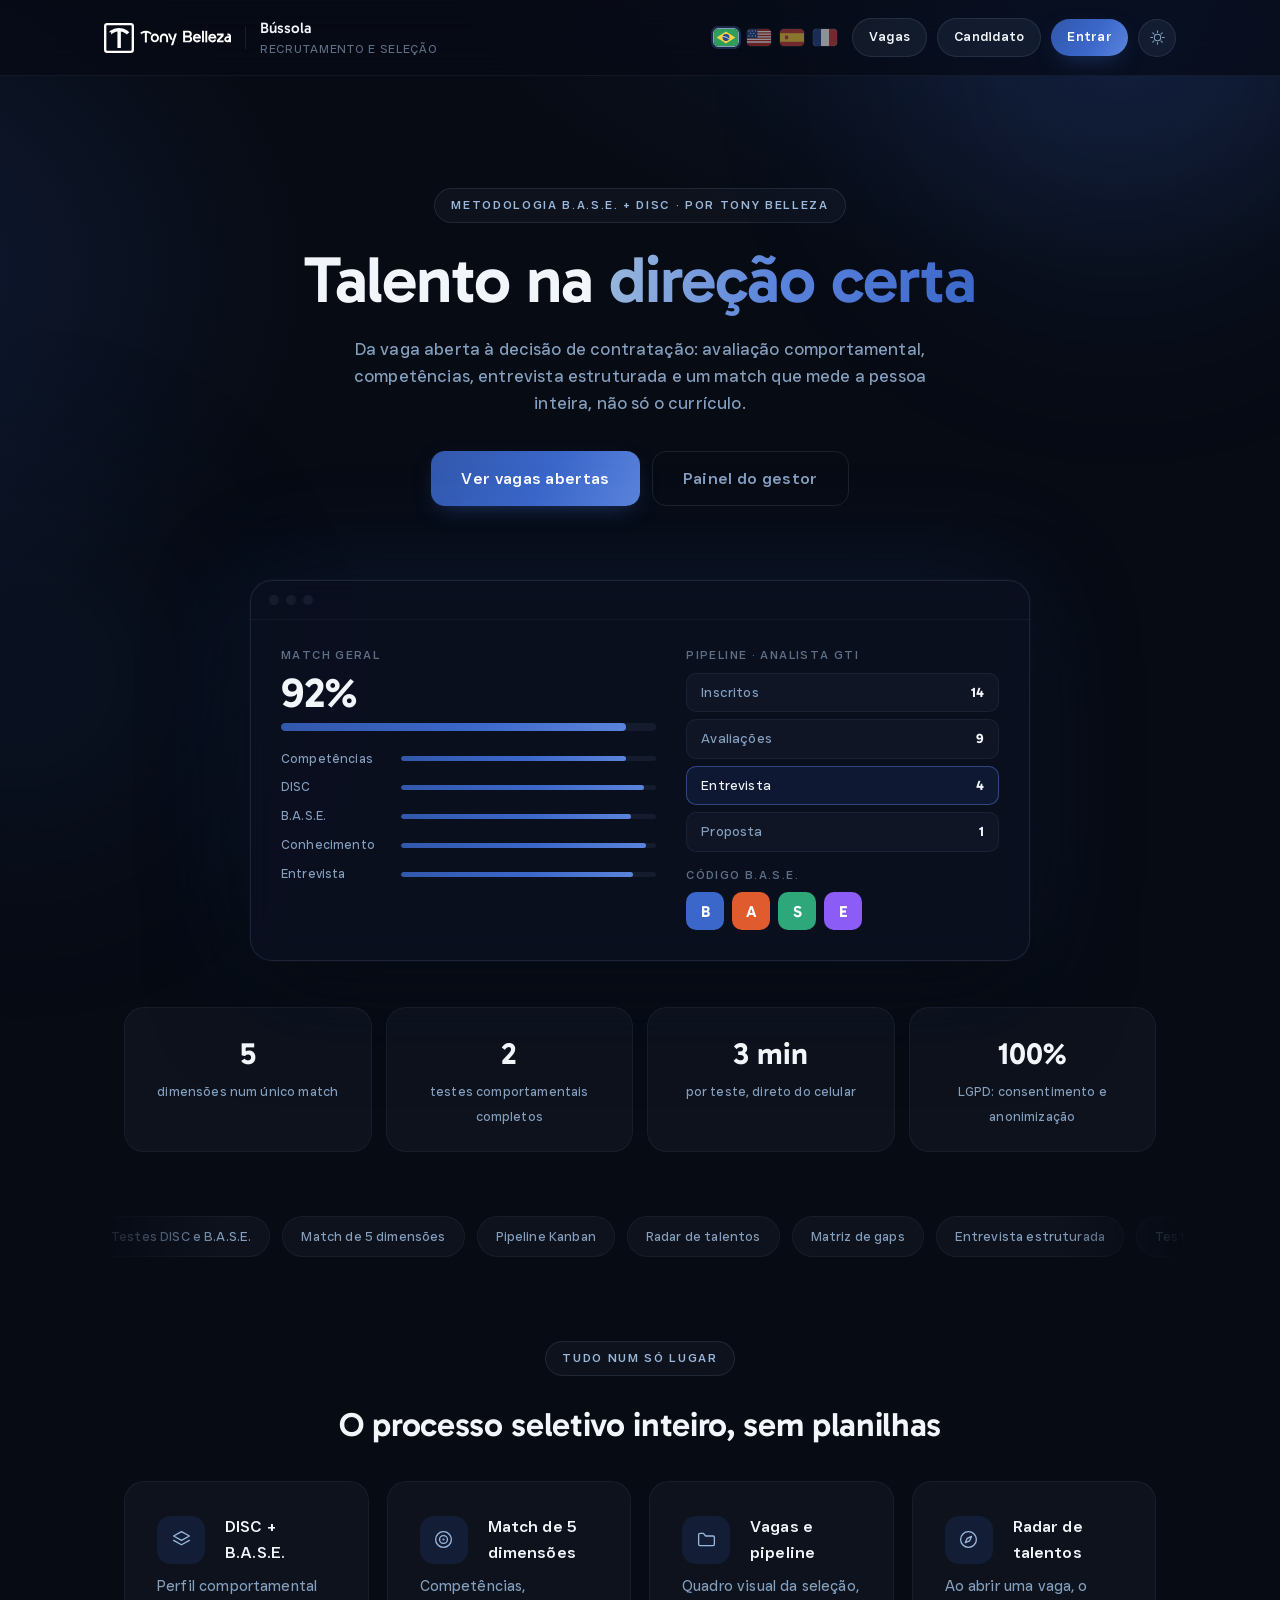
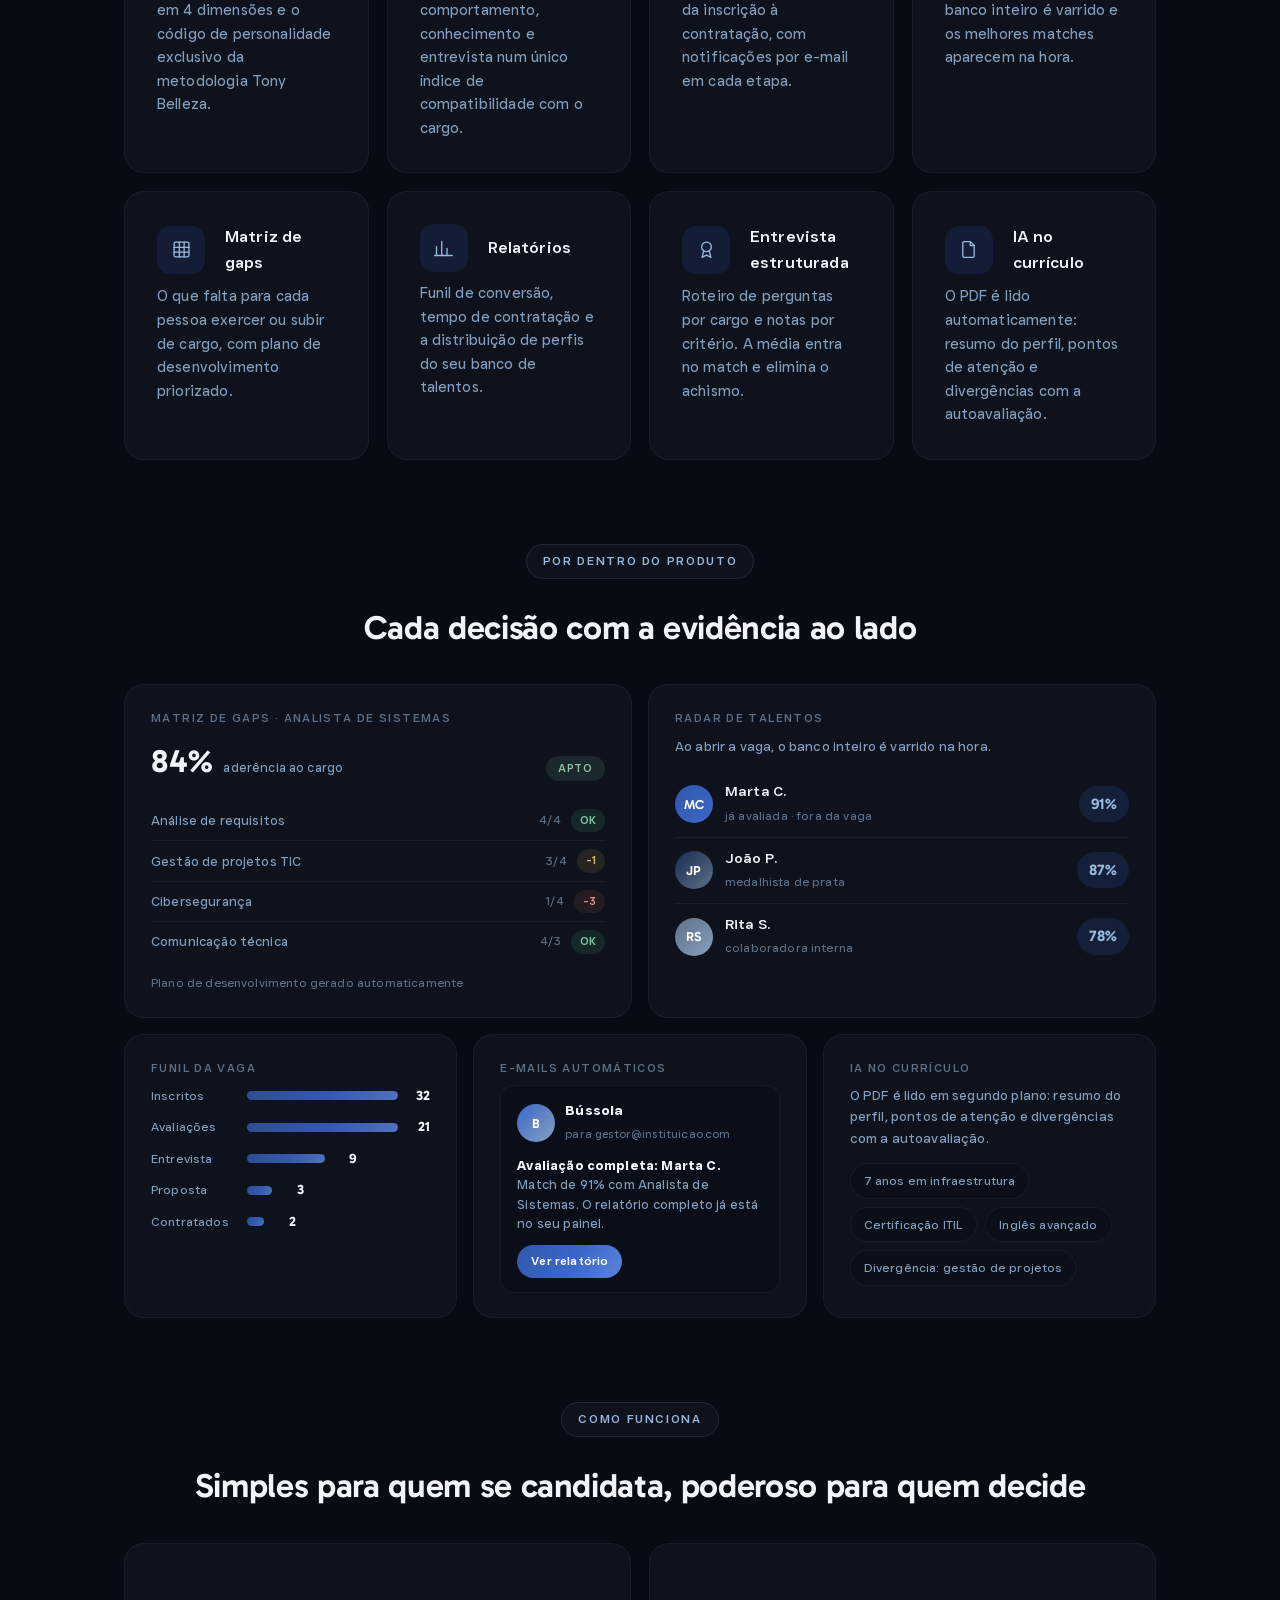
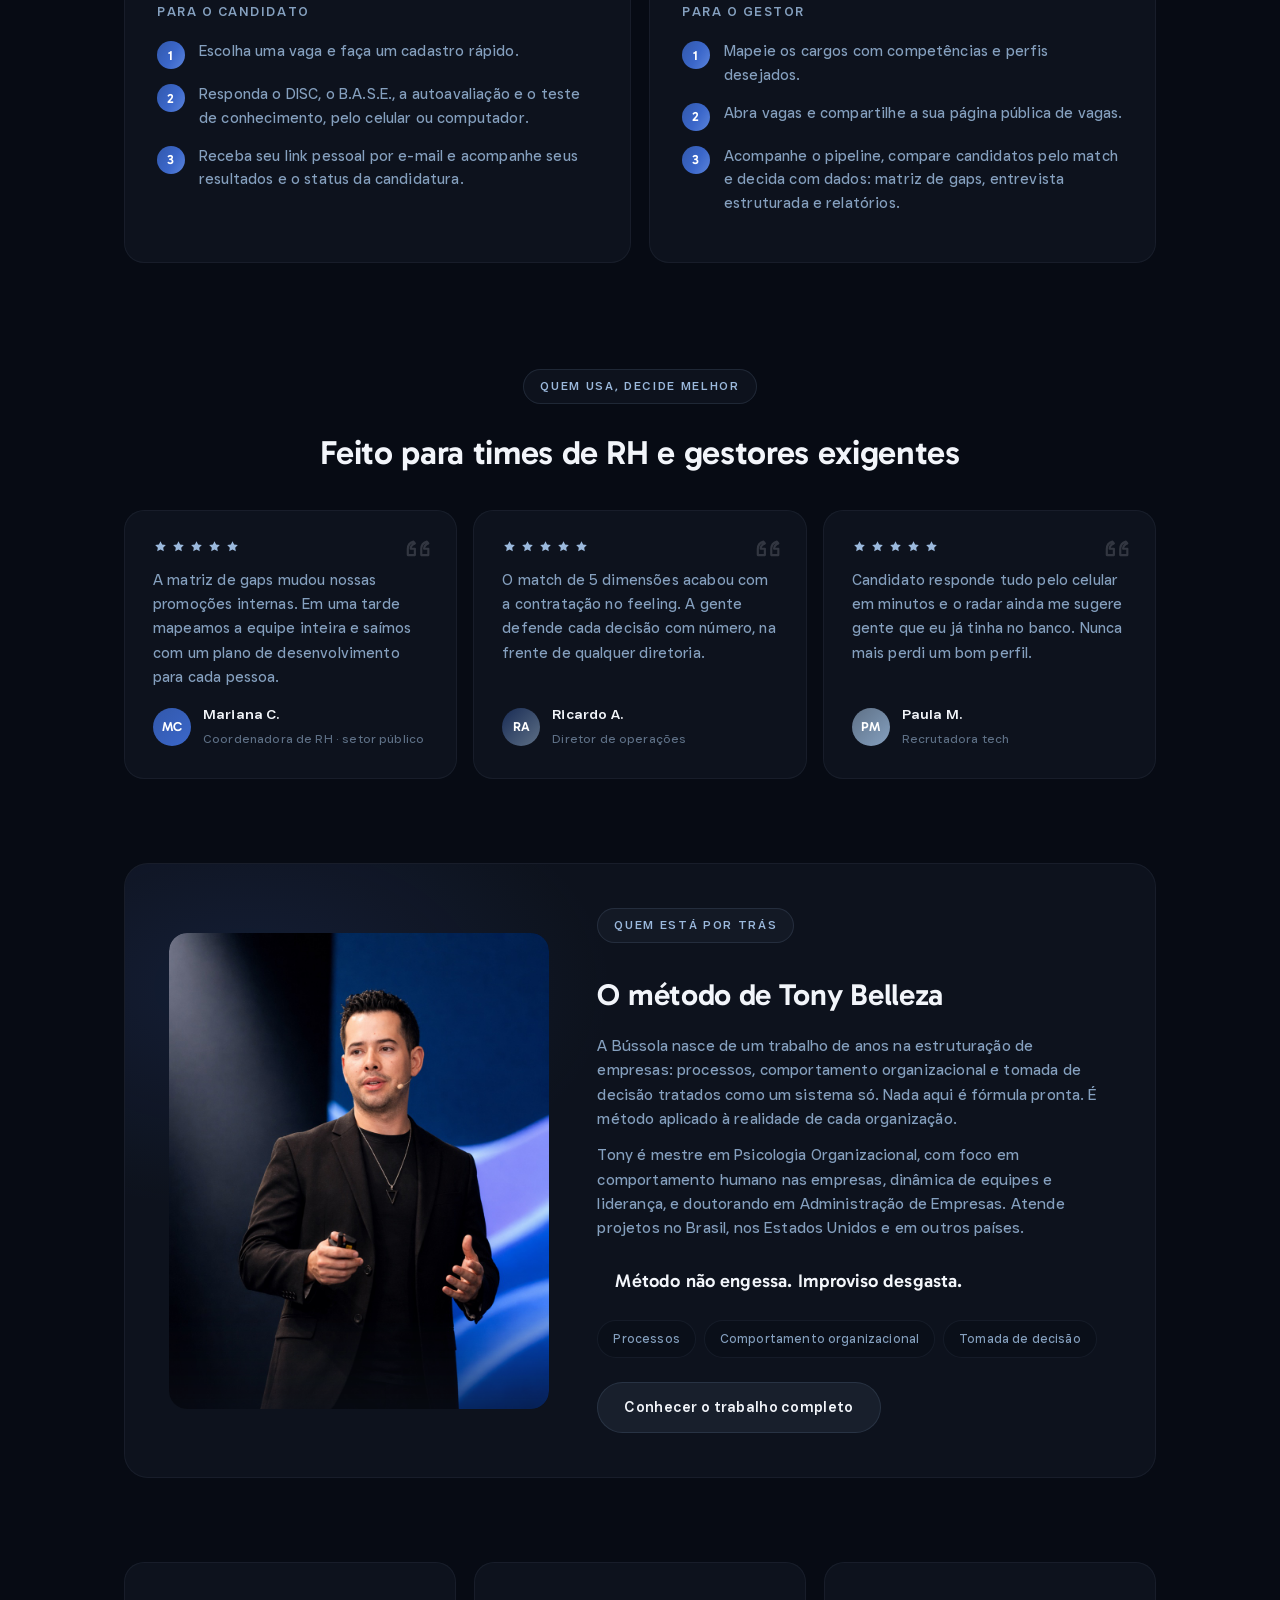
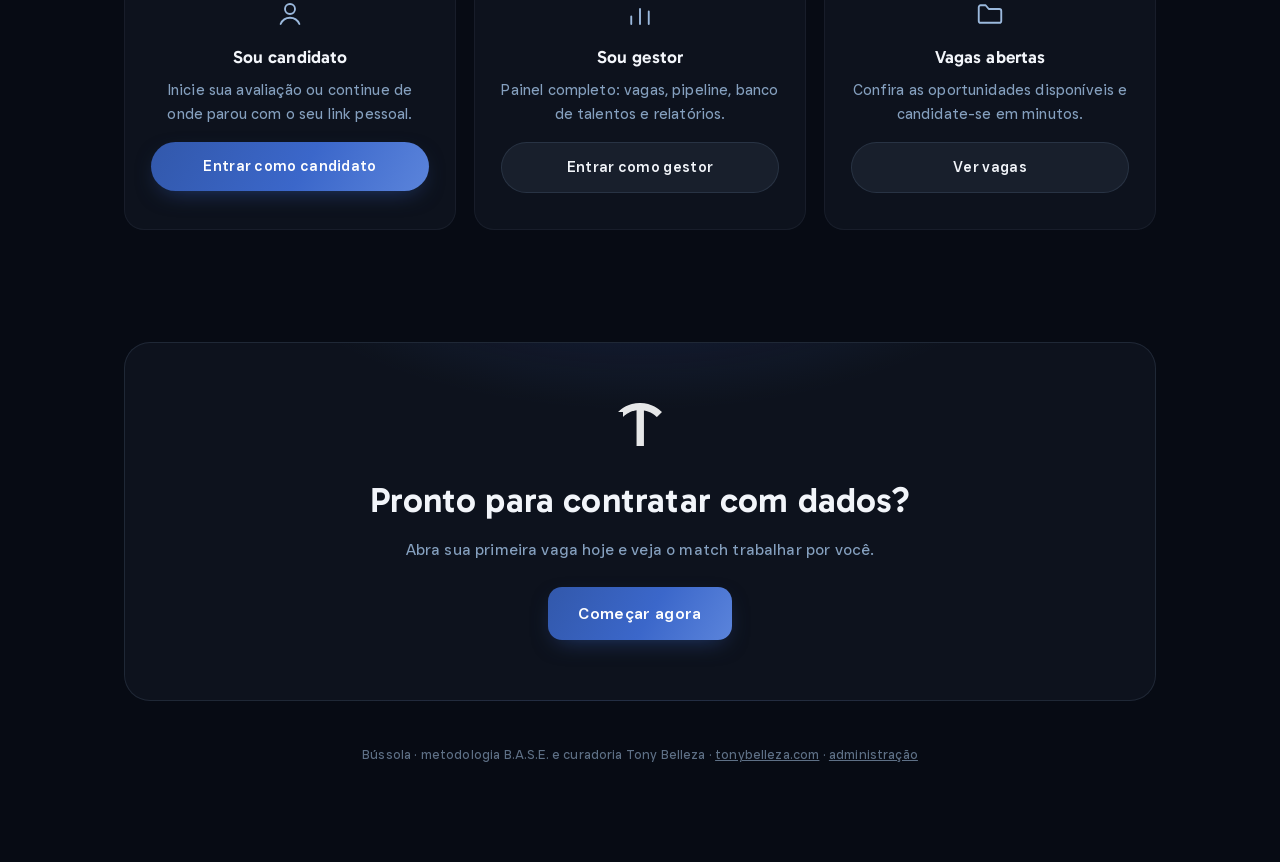
==== commit aa2bbca2: "Aprovação de gestores: solicitação pública de acesso (conta pendente) + aprovação pelo admin; IA pas" ====
--- a/public/index.html
+++ b/public/index.html
@@ -64,7 +64,7 @@
             <div class="ld-mock-rot" data-i18n="mock_pipeline"></div>
             <div id="mock-etapas"></div>
             <div class="ld-mock-rot" style="margin-top:14px" data-i18n="mock_codigo"></div>
-            <div class="ld-mock-codigo"><span style="background:#2EA87B">S</span><span style="background:#8B5CF6">E</span><span style="background:#3B67CA">B</span><span style="background:#E05C2E">A</span></div>
+            <div class="ld-mock-codigo"><span style="background:#3B67CA">B</span><span style="background:#E05C2E">A</span><span style="background:#2EA87B">S</span><span style="background:#8B5CF6">E</span></div>
           </div>
         </div>
       </div>
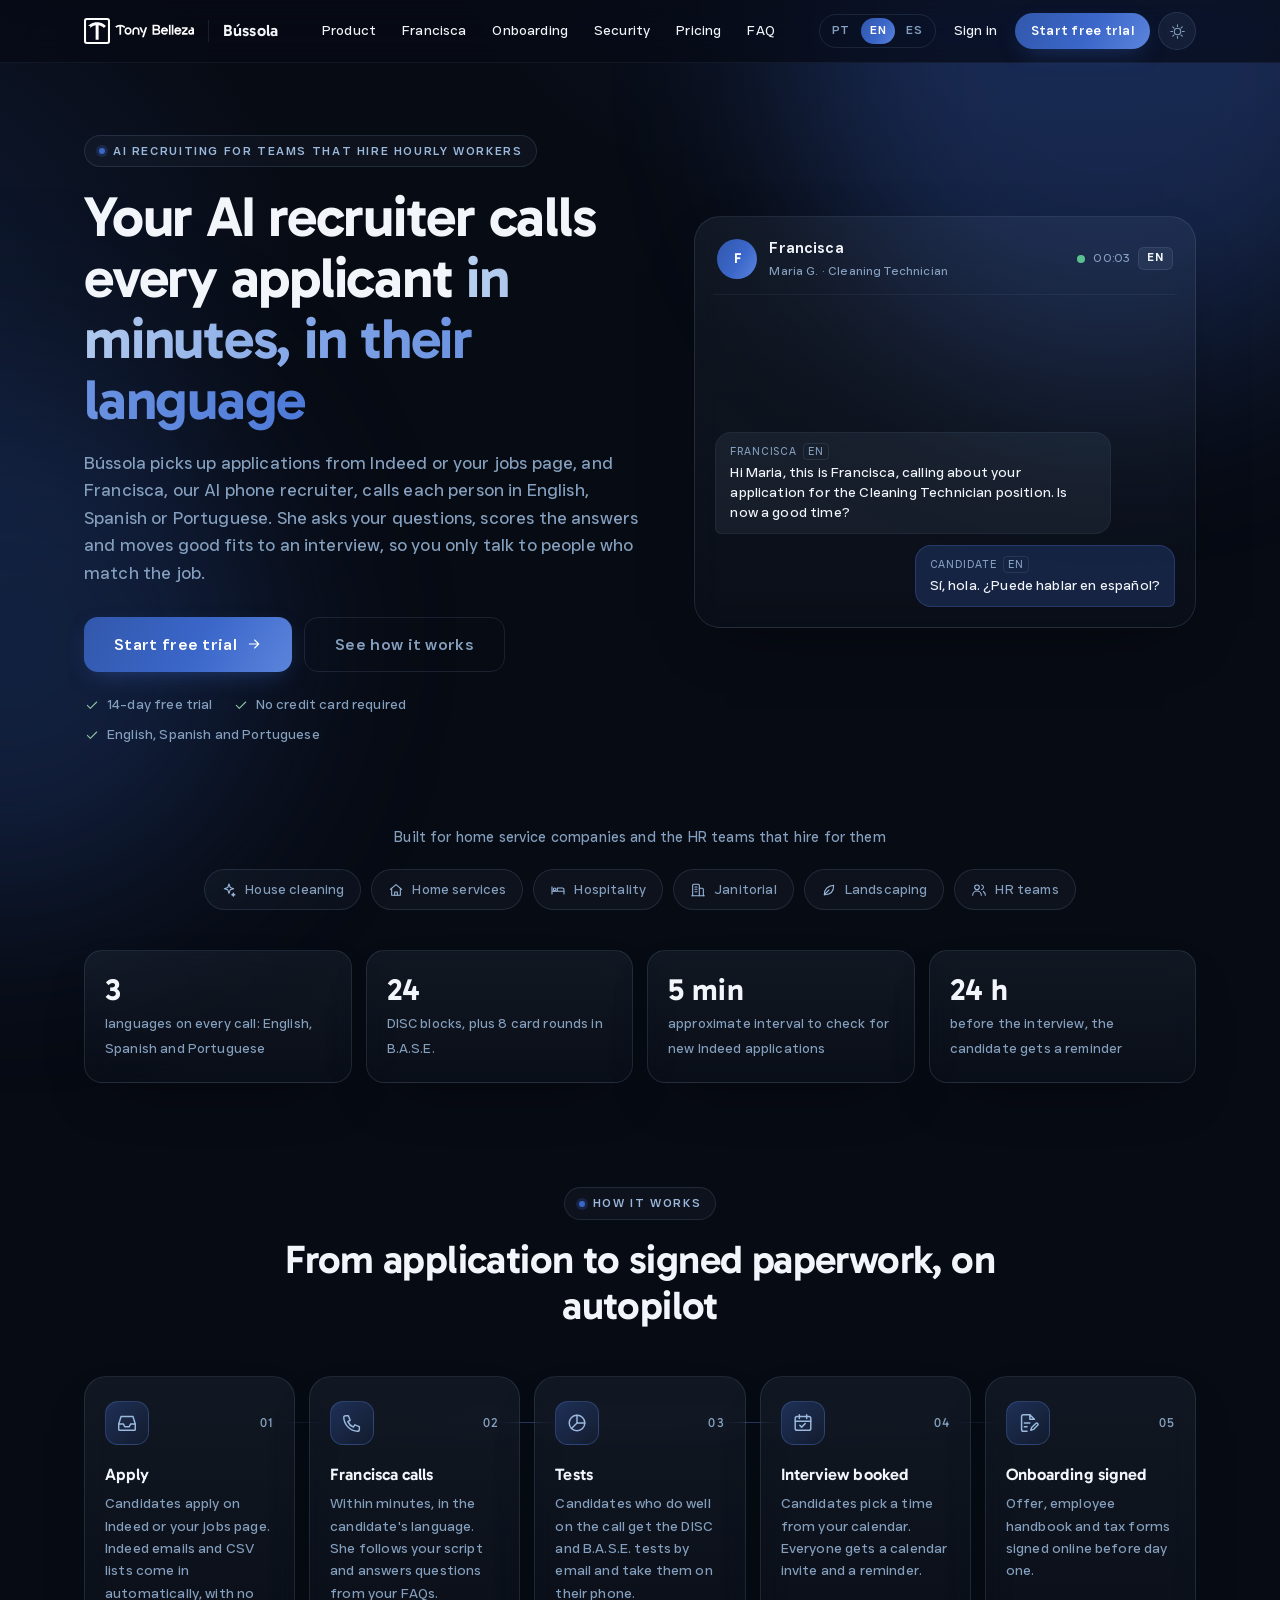
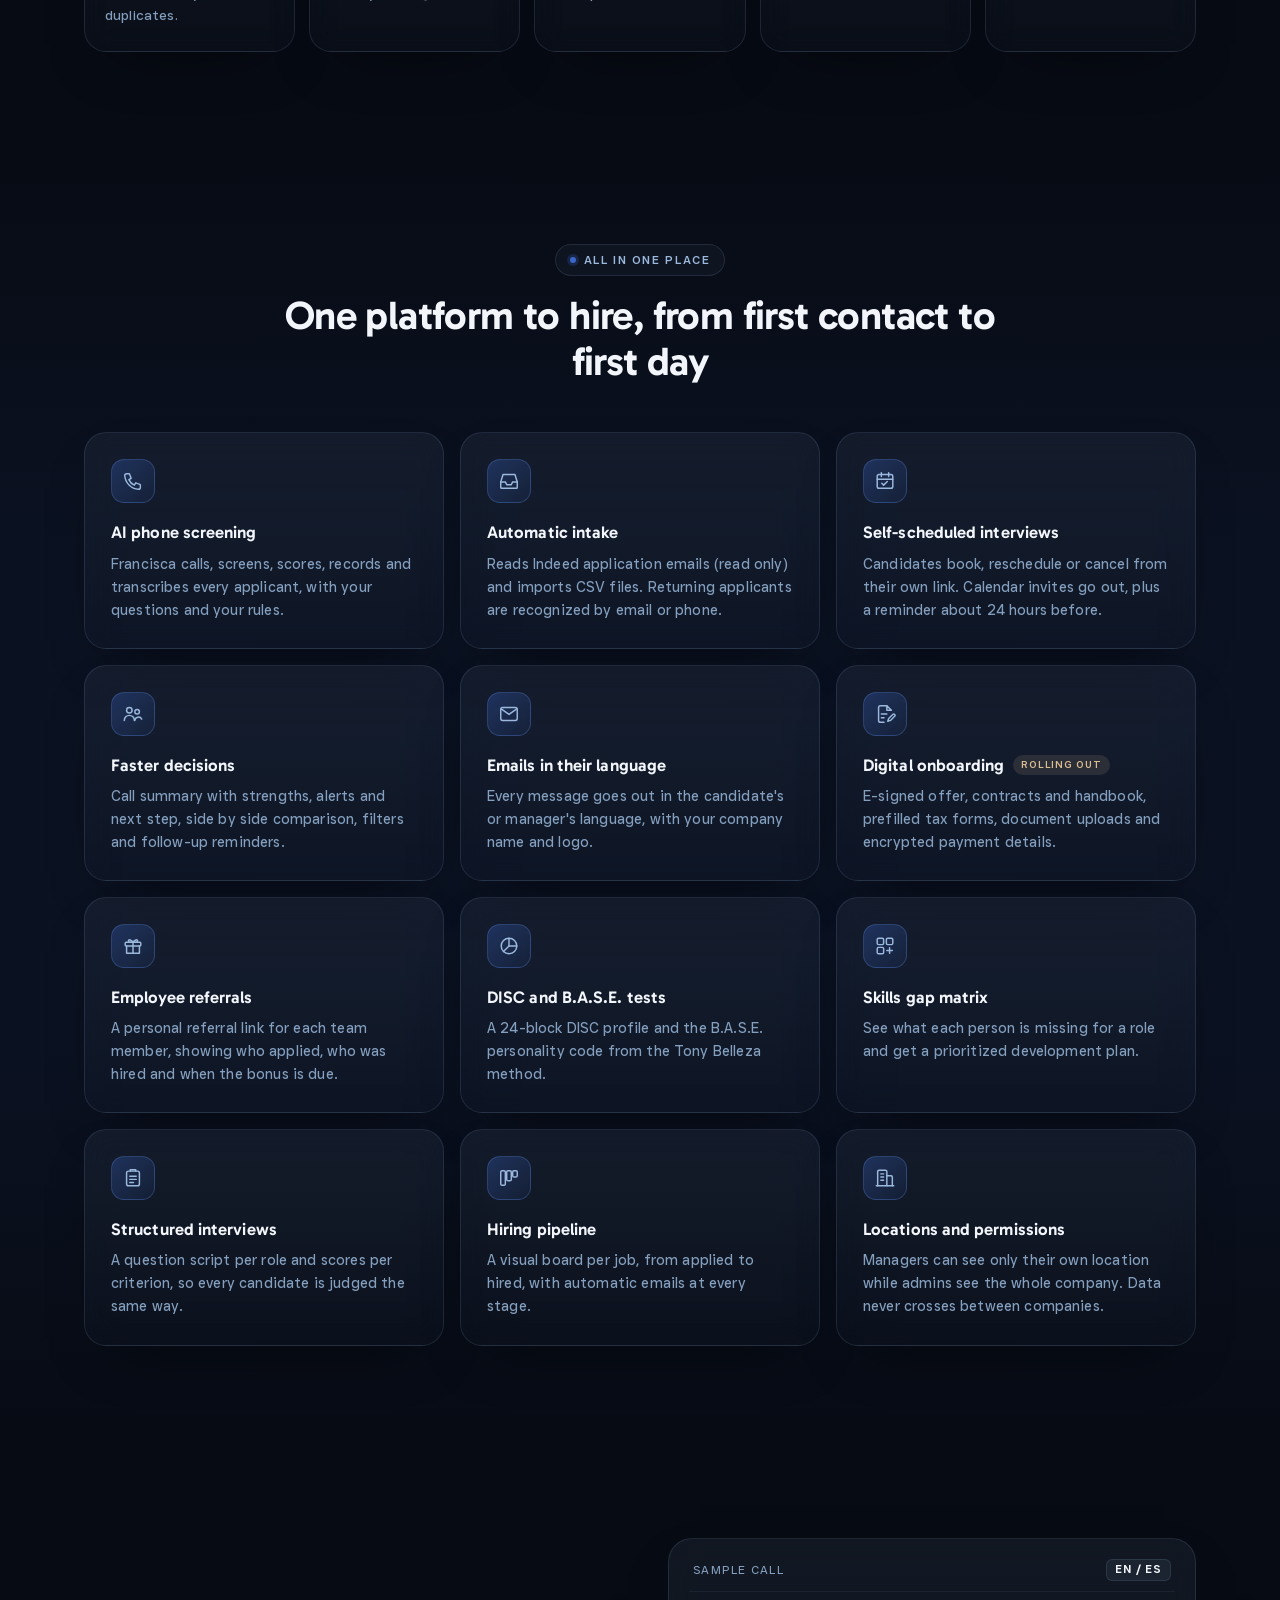
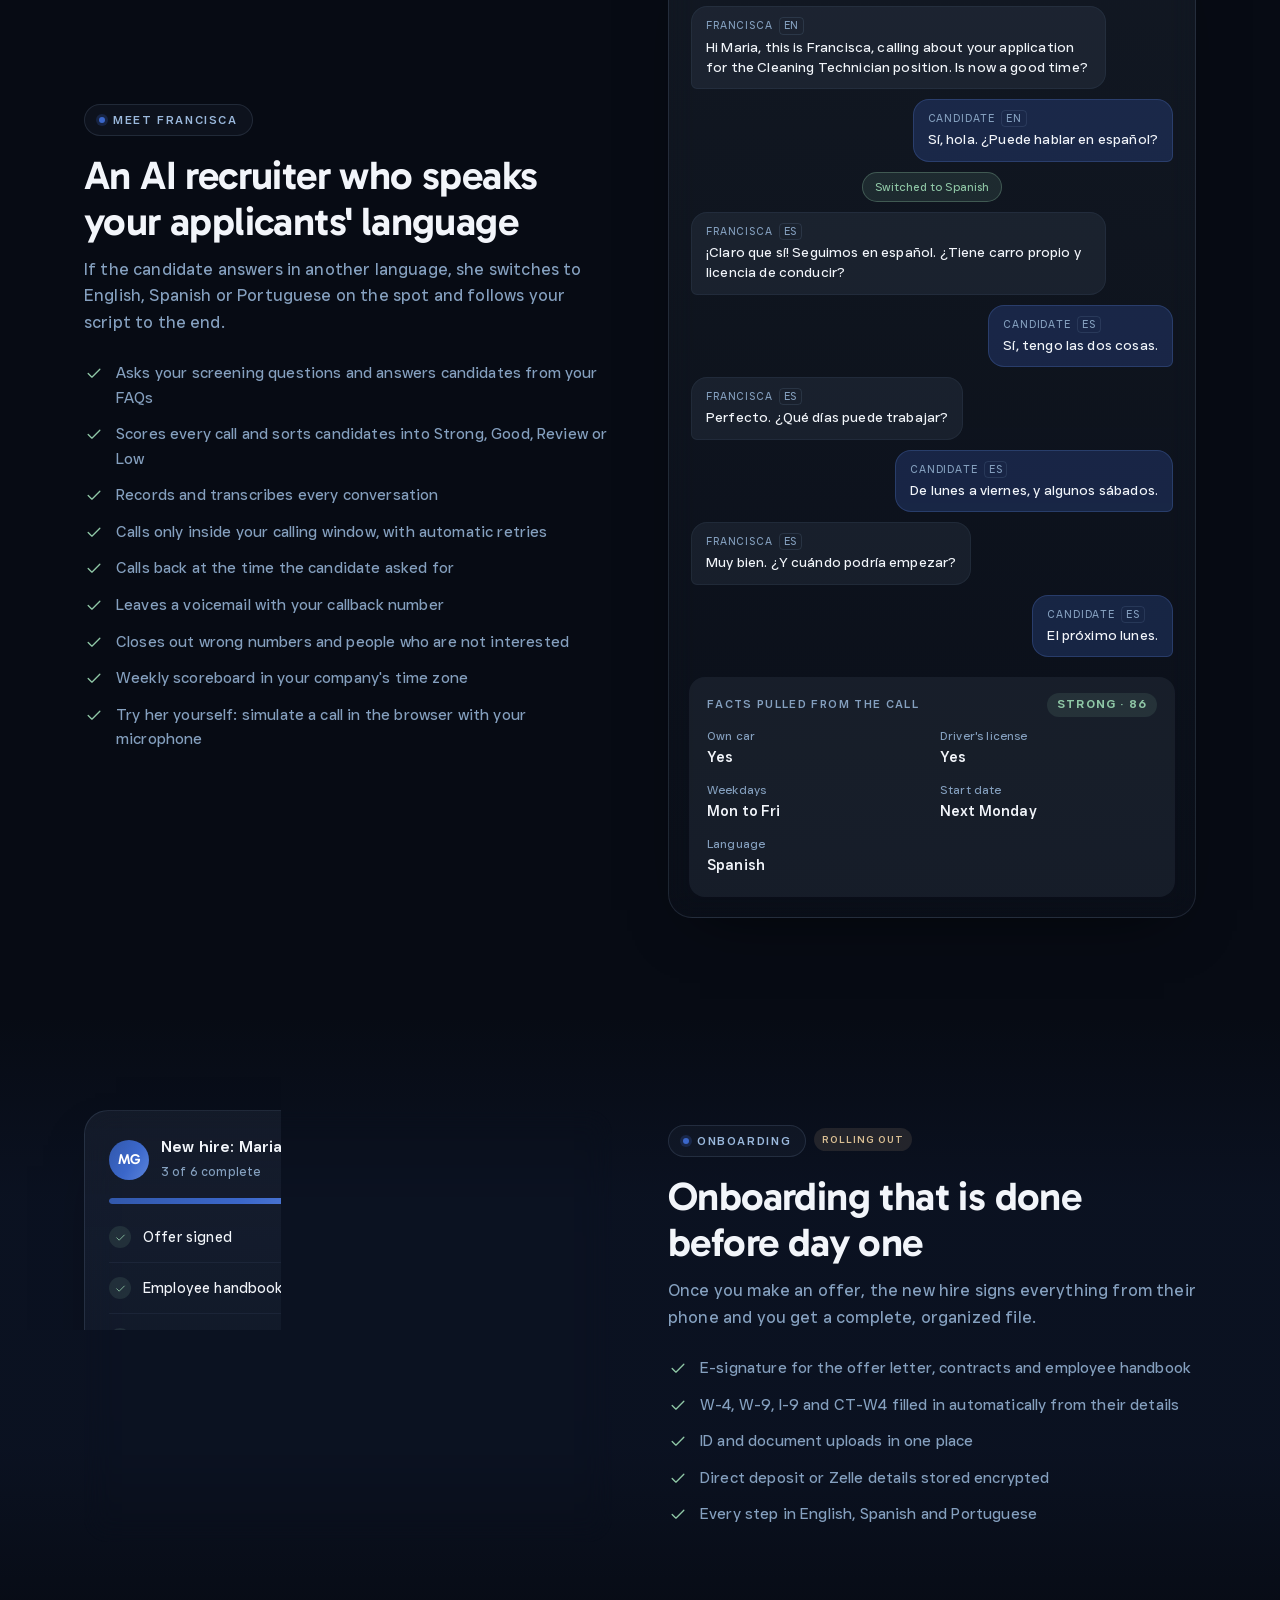
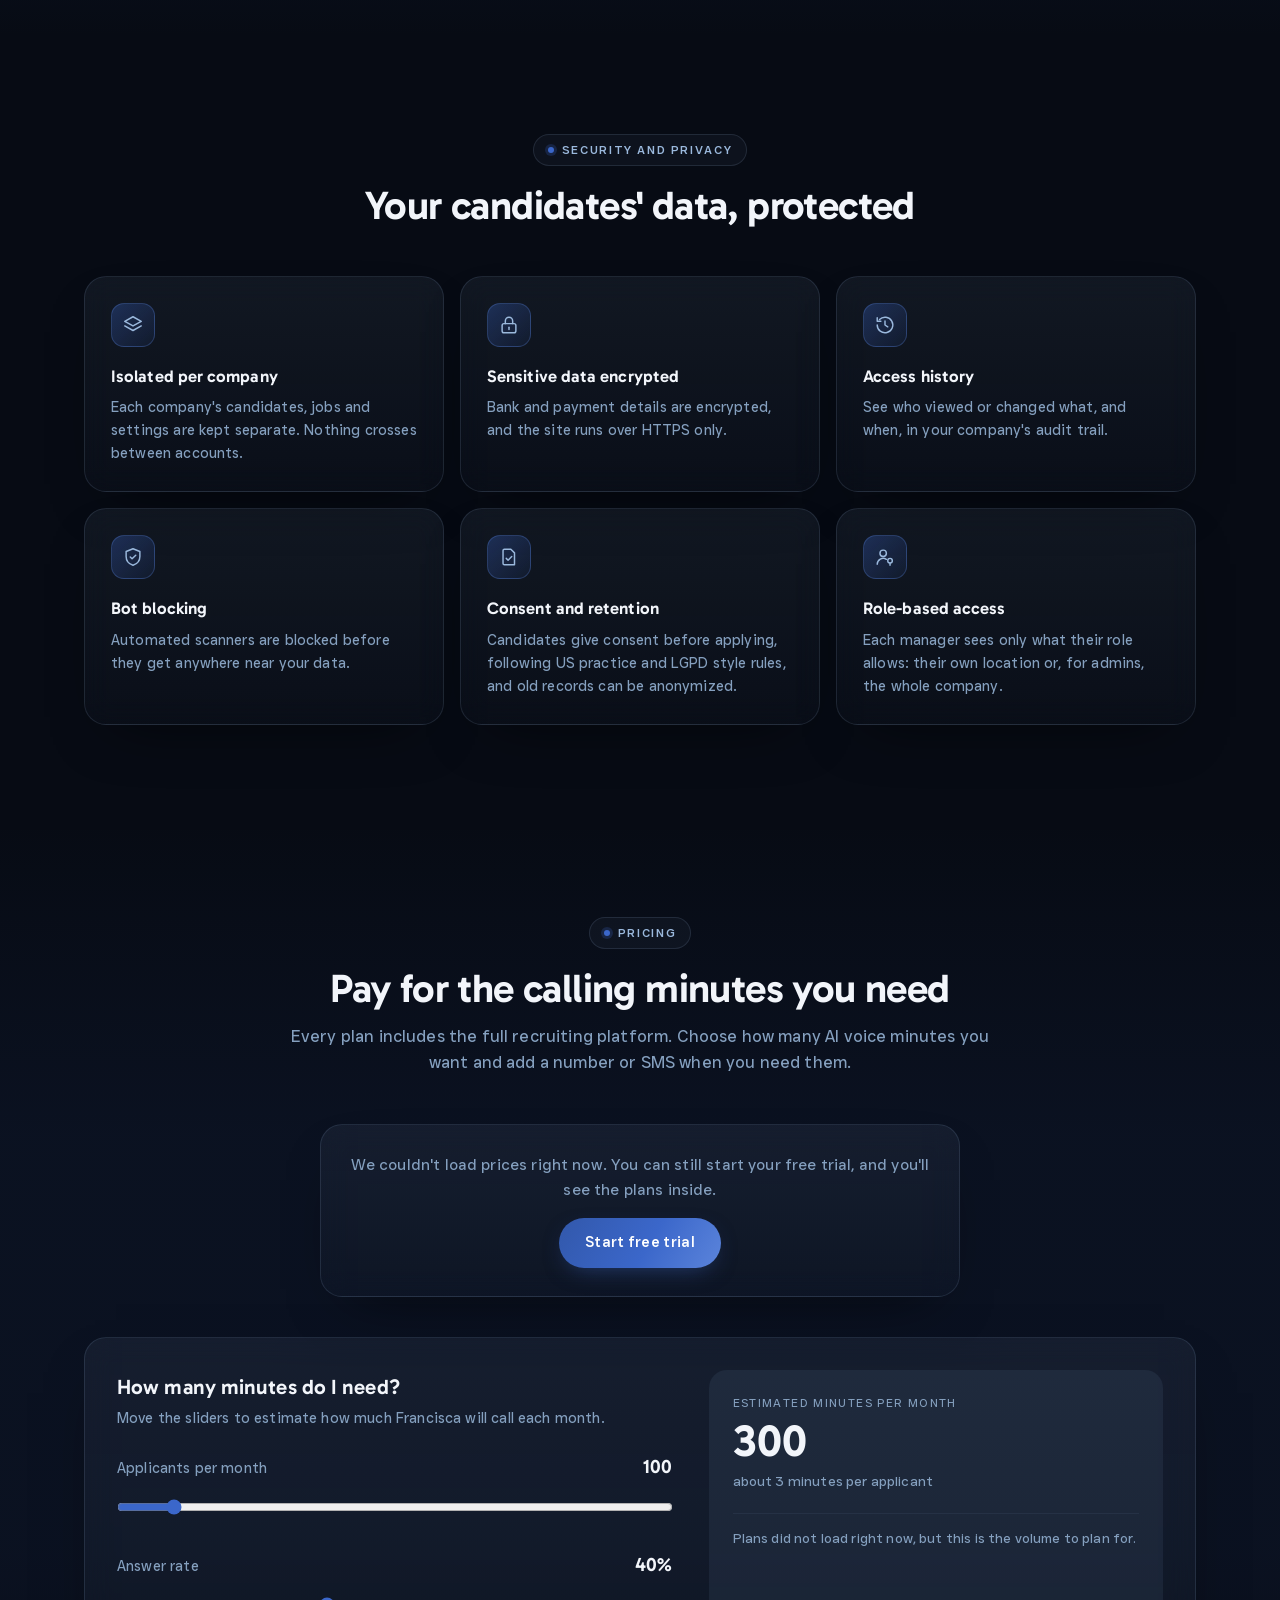
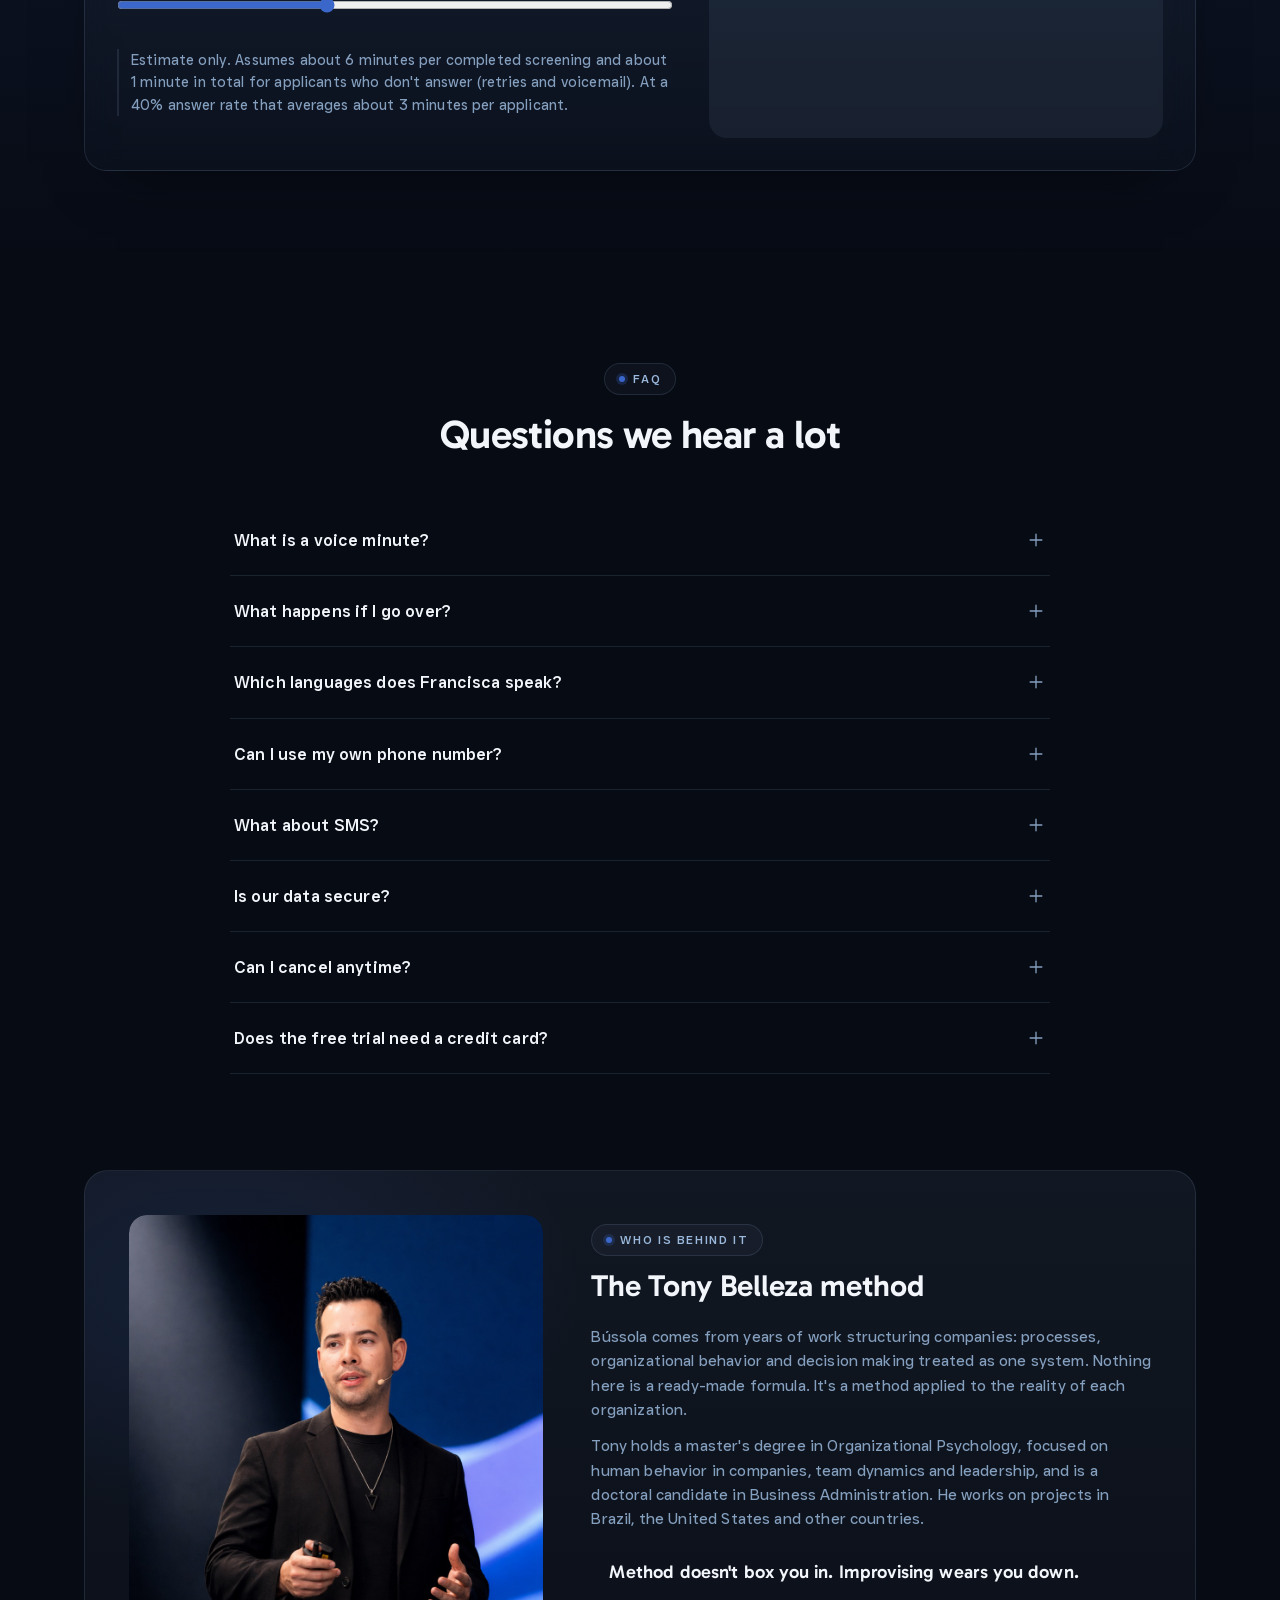
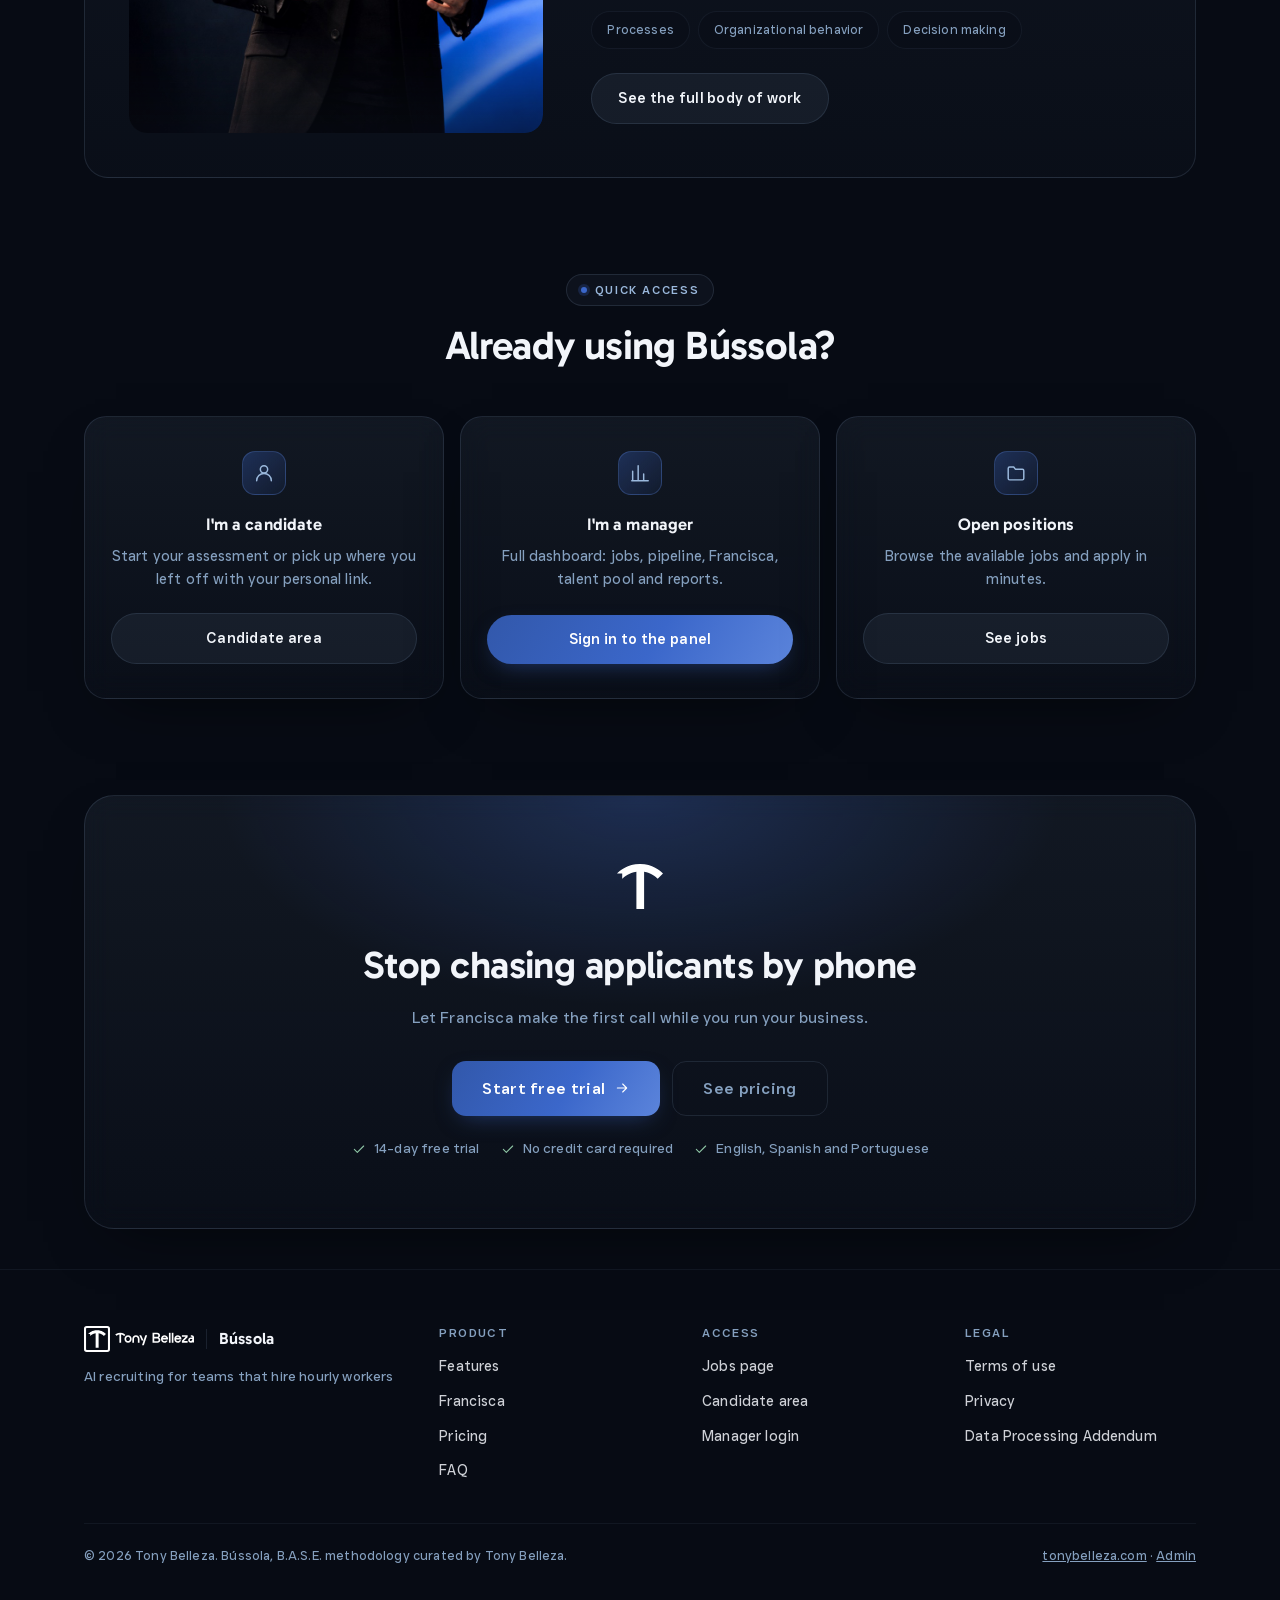
==== commit 18af76ed: "Nova página inicial, Google for Jobs, relatórios, banco de talentos, números exclusivos e mais - Lan" ====
--- a/public/index.html
+++ b/public/index.html
@@ -1,300 +1,821 @@
 <!DOCTYPE html>
-<html lang="pt-BR">
+<html lang="en">
 <head>
   <meta charset="UTF-8">
   <meta name="viewport" content="width=device-width, initial-scale=1.0">
-  <meta name="description" content="Bússola: plataforma de recrutamento, seleção e desenvolvimento com testes DISC e B.A.S.E., match inteligente e pipeline de vagas. Por Tony Belleza.">
-  <meta property="og:title" content="Bússola · Talento na direção certa">
-  <meta property="og:description" content="Avaliação comportamental, competências e processo seletivo num só lugar, com um match que mede a pessoa inteira.">
+  <title>Bússola · The AI recruiter that calls every applicant · Tony Belleza</title>
+  <meta name="description" content="Francisca, an AI phone recruiter, calls every applicant within minutes in English, Spanish or Portuguese, screens them, books the interview and handles onboarding. Built for companies that hire hourly workers.">
+  <meta name="theme-color" content="#070B14">
+  <link rel="canonical" href="https://rh.tonybelleza.com/">
   <meta property="og:type" content="website">
+  <meta property="og:site_name" content="Bússola">
+  <meta property="og:url" content="https://rh.tonybelleza.com/">
+  <meta property="og:title" content="Bússola · Your AI recruiter calls every applicant in minutes, in their language">
+  <meta property="og:description" content="AI phone screening in English, Spanish and Portuguese, self-scheduled interviews, DISC and B.A.S.E. tests and digital onboarding. By Tony Belleza.">
   <meta property="og:image" content="https://rh.tonybelleza.com/img/og.jpg">
+  <meta property="og:image:width" content="1200">
+  <meta property="og:image:height" content="630">
+  <meta property="og:locale" content="en_US">
+  <meta property="og:locale:alternate" content="pt_BR">
+  <meta property="og:locale:alternate" content="es_419">
   <meta name="twitter:card" content="summary_large_image">
+  <meta name="twitter:title" content="Bússola · Your AI recruiter calls every applicant in minutes">
+  <meta name="twitter:description" content="AI phone screening in English, Spanish and Portuguese, interviews booked automatically and digital onboarding.">
   <meta name="twitter:image" content="https://rh.tonybelleza.com/img/og.jpg">
-  <meta property="og:url" content="https://rh.tonybelleza.com/">
   <link rel="icon" type="image/svg+xml" href="img/logo-symbol-white.svg">
-  <title>Bússola · Recrutamento e Seleção · Tony Belleza</title>
+  <link rel="preload" href="fonts/Gabarito.ttf" as="font" type="font/ttf" crossorigin>
   <link rel="stylesheet" href="css/style.css">
+  <link rel="stylesheet" href="css/landing.css">
+  <script>document.documentElement.classList.add("js");</script>
   <script src="js/tema.js"></script>
+  <script type="application/ld+json" id="jsonld">
+  {
+    "@context": "https://schema.org",
+    "@type": "SoftwareApplication",
+    "name": "Bússola",
+    "applicationCategory": "BusinessApplication",
+    "applicationSubCategory": "Recruiting software",
+    "operatingSystem": "Web",
+    "url": "https://rh.tonybelleza.com/",
+    "image": "https://rh.tonybelleza.com/img/og.jpg",
+    "description": "AI phone screening in English, Spanish and Portuguese, automatic intake from Indeed, self-scheduled interviews, DISC and B.A.S.E. tests and digital onboarding for companies that hire hourly workers.",
+    "inLanguage": ["en", "es", "pt-BR"],
+    "author": { "@type": "Person", "name": "Tony Belleza", "url": "https://tonybelleza.com" },
+    "offers": { "@type": "Offer", "price": "0", "priceCurrency": "USD", "description": "Free trial" }
+  }
+  </script>
 </head>
-<body class="landing">
-  <div class="topbar">
+<body class="lp">
+  <a class="lp-skip" href="#conteudo" data-i18n="pular">Skip to content</a>
+
+  <header class="topbar lp-top">
     <div class="inner">
-      <div class="brand">
-        <img src="img/logo-white.svg" alt="Tony Belleza">
-        <div class="sep"></div>
-        <div>
-          <h1>Bússola</h1>
-          <div class="sub">Recrutamento e Seleção</div>
-        </div>
-      </div>
+      <a class="brand lp-brand" href="/" aria-label="Bússola, Tony Belleza">
+        <img src="img/logo-white.svg" alt="Tony Belleza" width="110" height="26">
+        <span class="sep" aria-hidden="true"></span>
+        <b>Bússola</b>
+      </a>
+      <nav class="lp-nav" aria-label="Main">
+        <a href="#recursos" data-i18n="nav_produto"></a>
+        <a href="#francisca" data-i18n="nav_francisca"></a>
+        <a href="#onboarding" data-i18n="nav_onboarding"></a>
+        <a href="#seguranca" data-i18n="nav_seguranca"></a>
+        <a href="#precos" data-i18n="nav_precos"></a>
+        <a href="#faq" data-i18n="nav_faq"></a>
+      </nav>
       <div class="actions">
-        <div class="ld-bandeiras" id="bandeiras"></div>
-        <a class="btn on-dark small" href="/vagas" data-i18n="nav_vagas">Vagas</a>
-        <a class="btn on-dark small" href="/candidato" data-i18n="nav_candidato">Candidato</a>
-        <a class="btn small" href="/gestor" data-i18n="nav_entrar">Entrar</a>
-      </div>
+        <div class="lp-lang" role="group"></div>
+        <a class="lp-entrar" href="/gestor" data-i18n="nav_entrar"></a>
+        <a class="btn small lp-cta-top" href="/assinar" data-i18n="cta_trial"></a>
+      </div>
+      <button class="lp-menu-btn" type="button" id="btn-menu" aria-expanded="false" aria-controls="drawer"></button>
     </div>
-  </div>
-
-  <div class="ld-glow ld-glow-1"></div>
-  <div class="ld-glow ld-glow-2"></div>
-
-  <div class="container">
-    <div class="ld-hero revela">
-      <div class="ld-eyebrow" data-i18n="hero_eyebrow"></div>
-      <h2 data-i18n-html="hero_titulo"></h2>
-      <p data-i18n="hero_sub"></p>
-      <div class="linha-acoes ld-cta">
-        <a class="btn big" href="/vagas" data-i18n="cta_vagas"></a>
-        <a class="btn ghost big" href="/gestor" data-i18n="cta_gestor"></a>
-      </div>
+    <div class="lp-drawer" id="drawer" hidden>
+      <a class="lk" href="#recursos" data-i18n="nav_produto"></a>
+      <a class="lk" href="#francisca" data-i18n="nav_francisca"></a>
+      <a class="lk" href="#onboarding" data-i18n="nav_onboarding"></a>
+      <a class="lk" href="#seguranca" data-i18n="nav_seguranca"></a>
+      <a class="lk" href="#precos" data-i18n="nav_precos"></a>
+      <a class="lk" href="#faq" data-i18n="nav_faq"></a>
+      <div class="linha">
+        <div class="lp-lang" role="group"></div>
+        <a class="btn secondary small" href="/gestor" data-i18n="nav_entrar"></a>
+      </div>
+      <a class="btn block" href="/assinar" style="margin-top:12px" data-i18n="cta_trial"></a>
     </div>
-
-    <div class="ld-mock revela">
-      <div class="ld-mock-janela">
-        <div class="ld-mock-topo"><span></span><span></span><span></span></div>
-        <div class="ld-mock-corpo">
-          <div class="ld-mock-col">
-            <div class="ld-mock-rot" data-i18n="mock_match"></div>
-            <div class="ld-mock-match">92%</div>
-            <div class="ld-mock-barra"><i style="width:92%"></i></div>
-            <div id="mock-dims"></div>
-          </div>
-          <div class="ld-mock-col">
-            <div class="ld-mock-rot" data-i18n="mock_pipeline"></div>
-            <div id="mock-etapas"></div>
-            <div class="ld-mock-rot" style="margin-top:14px" data-i18n="mock_codigo"></div>
-            <div class="ld-mock-codigo"><span style="background:#3B67CA">B</span><span style="background:#E05C2E">A</span><span style="background:#2EA87B">S</span><span style="background:#8B5CF6">E</span></div>
-          </div>
-        </div>
-      </div>
-    </div>
-
-    <div class="ld-stats revela" id="stats"></div>
-
-    <div class="ld-marquee" aria-hidden="true">
-      <div class="ld-marquee-trilho" id="marquee"></div>
-    </div>
-
-    <div class="ld-secao revela">
-      <div class="ld-eyebrow" data-i18n="s1_eyebrow"></div>
-      <h2 class="ld-titulo" data-i18n="s1_titulo"></h2>
-      <div class="grid cols-4" id="recursos"></div>
-    </div>
-
-    <div class="ld-secao revela">
-      <div class="ld-eyebrow" data-i18n="bento_eyebrow"></div>
-      <h2 class="ld-titulo" data-i18n="bento_titulo"></h2>
-      <div class="ld-bento">
-
-        <div class="ld-bento-item ld-b-matriz">
-          <div class="ld-mock-rot" data-i18n="bm_rot"></div>
-          <div class="ld-mini-aderencia"><b>84%</b><span data-i18n="bm_ader"></span><i class="badge ok" data-i18n="bm_apto"></i></div>
-          <div class="ld-mini-tabela">
-            <div><span data-i18n="bm_linhas.0"></span><em>4/4</em><u class="ok">OK</u></div>
-            <div><span data-i18n="bm_linhas.1"></span><em>3/4</em><u class="medio">-1</u></div>
-            <div><span data-i18n="bm_linhas.2"></span><em>1/4</em><u class="alto">-3</u></div>
-            <div><span data-i18n="bm_linhas.3"></span><em>4/3</em><u class="ok">OK</u></div>
-          </div>
-          <div class="ld-mini-plano" data-i18n="bm_plano"></div>
-        </div>
-
-        <div class="ld-bento-item ld-b-radar">
-          <div class="ld-mock-rot" data-i18n="br_rot"></div>
-          <p class="ld-bento-desc" data-i18n="br_desc"></p>
-          <div class="ld-mini-sugestao"><i class="ld-avatar av-1">MC</i><div><b>Marta C.</b><span data-i18n="br_subs.0"></span></div><em class="ld-match-badge">91%</em></div>
-          <div class="ld-mini-sugestao"><i class="ld-avatar av-2">JP</i><div><b>João P.</b><span data-i18n="br_subs.1"></span></div><em class="ld-match-badge">87%</em></div>
-          <div class="ld-mini-sugestao"><i class="ld-avatar av-3">RS</i><div><b>Rita S.</b><span data-i18n="br_subs.2"></span></div><em class="ld-match-badge">78%</em></div>
-        </div>
-
-        <div class="ld-bento-item ld-b-funil">
-          <div class="ld-mock-rot" data-i18n="bf_rot"></div>
-          <div class="ld-mini-funil">
-            <div><span data-i18n="bf_etapas.0"></span><i style="width:100%"></i><b>32</b></div>
-            <div><span data-i18n="bf_etapas.1"></span><i style="width:66%"></i><b>21</b></div>
-            <div><span data-i18n="bf_etapas.2"></span><i style="width:28%"></i><b>9</b></div>
-            <div><span data-i18n="bf_etapas.3"></span><i style="width:9%"></i><b>3</b></div>
-            <div><span data-i18n="bf_etapas.4"></span><i style="width:6%"></i><b>2</b></div>
-          </div>
-        </div>
-
-        <div class="ld-bento-item ld-b-email">
-          <div class="ld-mock-rot" data-i18n="be_rot"></div>
-          <div class="ld-mini-email">
-            <div class="ld-mini-email-topo"><i class="ld-avatar av-4">B</i><div><b>Bússola</b><span data-i18n="be_para"></span></div></div>
-            <p><strong data-i18n="be_titulo"></strong><br><span data-i18n="be_txt"></span></p>
-            <span class="ld-mini-email-btn" data-i18n="be_btn"></span>
-          </div>
-        </div>
-
-        <div class="ld-bento-item ld-b-ia">
-          <div class="ld-mock-rot" data-i18n="bi_rot"></div>
-          <p class="ld-bento-desc" data-i18n="bi_desc"></p>
-          <div class="ld-mini-chips" id="ia-chips"></div>
-        </div>
-
-      </div>
-    </div>
-
-    <div class="ld-secao revela">
-      <div class="ld-eyebrow" data-i18n="como_eyebrow"></div>
-      <h2 class="ld-titulo" data-i18n="como_titulo"></h2>
-      <div class="grid cols-2 mt">
-        <div class="card ld-passos">
-          <h3 data-i18n="como_cand_h"></h3>
-          <div id="passos-cand"></div>
-        </div>
-        <div class="card ld-passos">
-          <h3 data-i18n="como_gestor_h"></h3>
-          <div id="passos-gestor"></div>
-        </div>
-      </div>
-    </div>
-
-    <div class="ld-secao revela">
-      <div class="ld-eyebrow" data-i18n="depo_eyebrow"></div>
-      <h2 class="ld-titulo" data-i18n="depo_titulo"></h2>
-      <div class="ld-depos" id="depoimentos"></div>
-    </div>
-
-    <div class="ld-secao revela">
-      <div class="ld-autor">
+  </header>
+
+  <div class="lp-bg" aria-hidden="true"></div>
+
+  <main id="conteudo">
+    <!-- herói -->
+    <section class="lp-wrap lp-hero" aria-labelledby="hero-titulo">
+      <div class="rv">
+        <span class="lp-eyebrow" data-i18n="hero_eyebrow"></span>
+        <h1 class="lp-h1" id="hero-titulo" data-i18n-html="hero_titulo"></h1>
+        <p class="lp-lead" data-i18n="hero_sub"></p>
+        <div class="lp-ctas">
+          <a class="btn big" href="/assinar"><span data-i18n="cta_trial"></span><span data-ic="seta"></span></a>
+          <a class="btn ghost big" href="#como" data-i18n="hero_cta2"></a>
+        </div>
+        <ul class="lp-notas" data-notas></ul>
+      </div>
+
+      <div class="lp-call-wrap rv">
+        <div class="lp-call lp-glass" role="img" id="call-mock">
+          <div class="lp-call-top">
+            <span class="lp-av" aria-hidden="true">F</span>
+            <div><b data-i18n="francisca"></b><small data-i18n="mock_candidato"></small></div>
+            <div class="lp-live"><i aria-hidden="true"></i><span id="call-tempo">00:00</span><span class="lp-chip-idioma" id="call-idioma">EN</span></div>
+          </div>
+          <div class="lp-conv" id="call-conv" aria-hidden="true"></div>
+        </div>
+        <div class="lp-resultado lp-glass" id="call-resultado">
+          <div class="rot" data-i18n="mock_resultado"></div>
+          <div class="linha"><span class="lp-tier">STRONG</span><b>86</b><span data-i18n="mock_pontos"></span></div>
+          <p><span data-ic="check"></span><span data-i18n="mock_proximo"></span></p>
+        </div>
+      </div>
+    </section>
+
+    <!-- faixa de confiança -->
+    <section class="lp-wrap lp-trust rv" aria-label="Industries">
+      <p data-i18n="trust_titulo"></p>
+      <div class="lp-setores" id="setores"></div>
+      <div class="lp-fatos" id="fatos-produto"></div>
+    </section>
+
+    <!-- como funciona -->
+    <section class="lp-sec" id="como" aria-labelledby="como-titulo">
+      <div class="lp-wrap">
+        <div class="lp-head rv">
+          <span class="lp-eyebrow" data-i18n="como_eyebrow"></span>
+          <h2 class="lp-h2" id="como-titulo" data-i18n="como_titulo"></h2>
+        </div>
+        <ol class="lp-passos rv" id="passos"></ol>
+      </div>
+    </section>
+
+    <!-- recursos -->
+    <section class="lp-sec lp-band" id="recursos" aria-labelledby="rec-titulo">
+      <div class="lp-wrap">
+        <div class="lp-head rv">
+          <span class="lp-eyebrow" data-i18n="rec_eyebrow"></span>
+          <h2 class="lp-h2" id="rec-titulo" data-i18n="rec_titulo"></h2>
+        </div>
+        <div class="lp-grid3 rv" id="recursos-grid"></div>
+      </div>
+    </section>
+
+    <!-- Francisca -->
+    <section class="lp-sec" id="francisca" aria-labelledby="fr-titulo">
+      <div class="lp-wrap lp-split">
+        <div class="rv">
+          <span class="lp-eyebrow" data-i18n="fr_eyebrow"></span>
+          <h2 class="lp-h2" id="fr-titulo" data-i18n="fr_titulo"></h2>
+          <p class="lp-sub" data-i18n="fr_sub"></p>
+          <ul class="lp-check" id="fr-lista"></ul>
+        </div>
+        <div class="lp-demo lp-glass rv">
+          <div class="lp-demo-rot"><span data-i18n="fr_conversa"></span><span class="lp-chip-idioma" id="fr-par">EN / ES</span></div>
+          <div class="lp-conv" id="fr-conv"></div>
+          <div class="lp-fatos-call">
+            <h4><span data-i18n="fr_fatos"></span><span class="lp-tier">STRONG · 86</span></h4>
+            <dl id="fr-fatos"></dl>
+          </div>
+        </div>
+      </div>
+    </section>
+
+    <!-- onboarding -->
+    <section class="lp-sec lp-band" id="onboarding" aria-labelledby="ob-titulo">
+      <div class="lp-wrap lp-split inverte">
+        <div class="lp-ob lp-glass rv">
+          <div class="lp-ob-topo">
+            <span class="lp-av" aria-hidden="true">MG</span>
+            <div><b data-i18n="ob_mock_titulo"></b><small id="ob-prog"></small></div>
+          </div>
+          <div class="lp-barra"><i id="ob-barra" style="width:0"></i></div>
+          <ul id="ob-itens"></ul>
+        </div>
+        <div class="rv">
+          <span class="lp-eyebrow" data-i18n="ob_eyebrow"></span><span class="lp-novo lp-sel-novo" data-i18n="novo"></span>
+          <h2 class="lp-h2" id="ob-titulo" data-i18n="ob_titulo"></h2>
+          <p class="lp-sub" data-i18n="ob_sub"></p>
+          <ul class="lp-check" id="ob-lista"></ul>
+        </div>
+      </div>
+    </section>
+
+    <!-- segurança -->
+    <section class="lp-sec" id="seguranca" aria-labelledby="seg-titulo">
+      <div class="lp-wrap">
+        <div class="lp-head rv">
+          <span class="lp-eyebrow" data-i18n="seg_eyebrow"></span>
+          <h2 class="lp-h2" id="seg-titulo" data-i18n="seg_titulo"></h2>
+        </div>
+        <div class="lp-grid3 rv" id="seg-grid"></div>
+      </div>
+    </section>
+
+    <!-- preços -->
+    <section class="lp-sec lp-band" id="precos" aria-labelledby="pr-titulo">
+      <div class="lp-wrap">
+        <div class="lp-head rv">
+          <span class="lp-eyebrow" data-i18n="pr_eyebrow"></span>
+          <h2 class="lp-h2" id="pr-titulo" data-i18n="pr_titulo"></h2>
+          <p class="lp-sub" data-i18n="pr_sub"></p>
+        </div>
+        <div class="lp-toggle-linha" id="ciclo-linha" hidden>
+          <div class="lp-toggle" role="group" aria-labelledby="pr-titulo">
+            <button type="button" data-ciclo="mensal" aria-pressed="true" data-i18n="pr_mensal"></button>
+            <button type="button" data-ciclo="anual" aria-pressed="false" data-i18n="pr_anual"></button>
+          </div>
+          <span class="lp-economia-badge" id="economia-badge" hidden></span>
+        </div>
+        <div id="planos" aria-live="polite"></div>
+        <div id="addons"></div>
+        <p class="lp-trial-nota" id="trial-nota"></p>
+
+        <div class="lp-calc lp-glass rv" id="calc">
+          <div>
+            <h3 data-i18n="calc_titulo"></h3>
+            <p data-i18n="calc_sub"></p>
+            <div class="lp-range">
+              <label for="calc-cand"><span data-i18n="calc_candidatos"></span><output id="calc-cand-v" for="calc-cand">100</output></label>
+              <input type="range" id="calc-cand" min="10" max="1000" step="10" value="100">
+            </div>
+            <div class="lp-range">
+              <label for="calc-taxa"><span data-i18n="calc_taxa"></span><output id="calc-taxa-v" for="calc-taxa">40%</output></label>
+              <input type="range" id="calc-taxa" min="10" max="90" step="5" value="40">
+            </div>
+            <p class="lp-premissa" data-i18n="calc_premissa"></p>
+          </div>
+          <div class="lp-calc-res" aria-live="polite">
+            <span class="rot" data-i18n="calc_estimativa"></span>
+            <span class="grande" id="calc-min">0</span>
+            <span class="media" id="calc-media"></span>
+            <div class="plano" id="calc-plano"></div>
+          </div>
+        </div>
+      </div>
+    </section>
+
+    <!-- FAQ -->
+    <section class="lp-sec" id="faq" aria-labelledby="faq-titulo">
+      <div class="lp-wrap">
+        <div class="lp-head rv">
+          <span class="lp-eyebrow" data-i18n="faq_eyebrow"></span>
+          <h2 class="lp-h2" id="faq-titulo" data-i18n="faq_titulo"></h2>
+        </div>
+        <div class="lp-faq rv" id="faq-lista"></div>
+      </div>
+    </section>
+
+    <!-- autor -->
+    <section class="lp-wrap" aria-labelledby="autor-titulo">
+      <div class="ld-autor rv">
         <div class="ld-autor-foto">
-          <img src="img/tony-palestra.jpg" alt="Tony Belleza" loading="lazy">
+          <img src="img/tony-palestra.jpg" alt="Tony Belleza giving a talk" loading="lazy">
         </div>
         <div class="ld-autor-texto">
-          <div class="ld-eyebrow" style="margin-left:0" data-i18n="autor_eyebrow"></div>
-          <h2 data-i18n="autor_titulo"></h2>
+          <span class="lp-eyebrow" data-i18n="autor_eyebrow"></span>
+          <h2 id="autor-titulo" data-i18n="autor_titulo"></h2>
           <p data-i18n="autor_p1"></p>
           <p data-i18n="autor_p2"></p>
           <div class="ld-autor-frase" data-i18n="autor_frase"></div>
           <div class="ld-autor-pilares" id="pilares"></div>
-          <div class="linha-acoes" style="margin-top:24px">
+          <div class="lp-ctas" style="margin-top:24px">
             <a class="btn secondary" href="https://tonybelleza.com" target="_blank" rel="noopener" data-i18n="autor_btn"></a>
           </div>
         </div>
       </div>
+    </section>
+
+    <!-- acesso rápido -->
+    <section class="lp-sec" aria-labelledby="ac-titulo">
+      <div class="lp-wrap">
+        <div class="lp-head rv">
+          <span class="lp-eyebrow" data-i18n="ac_eyebrow"></span>
+          <h2 class="lp-h2" id="ac-titulo" data-i18n="ac_titulo"></h2>
+        </div>
+        <div class="lp-grid3 rv">
+          <div class="lp-card lp-glass lp-acesso">
+            <span class="lp-ico" data-ic="usuario"></span>
+            <h3 data-i18n="ac_cand_t"></h3>
+            <p data-i18n="ac_cand_p"></p>
+            <a class="btn secondary block" href="/candidato" data-i18n="ac_cand_b"></a>
+          </div>
+          <div class="lp-card lp-glass lp-acesso">
+            <span class="lp-ico" data-ic="grafico"></span>
+            <h3 data-i18n="ac_gestor_t"></h3>
+            <p data-i18n="ac_gestor_p"></p>
+            <a class="btn block" href="/gestor" data-i18n="ac_gestor_b"></a>
+          </div>
+          <div class="lp-card lp-glass lp-acesso">
+            <span class="lp-ico" data-ic="pasta"></span>
+            <h3 data-i18n="ac_vagas_t"></h3>
+            <p data-i18n="ac_vagas_p"></p>
+            <a class="btn secondary block" href="/vagas" data-i18n="ac_vagas_b"></a>
+          </div>
+        </div>
+      </div>
+    </section>
+
+    <!-- CTA final -->
+    <section class="lp-wrap" aria-labelledby="final-titulo">
+      <div class="lp-final lp-glass rv">
+        <img class="simbolo" src="img/logo-symbol-white.svg" alt="" width="46" height="45">
+        <h2 id="final-titulo" data-i18n="final_titulo"></h2>
+        <p data-i18n="final_p"></p>
+        <div class="lp-ctas">
+          <a class="btn big" href="/assinar"><span data-i18n="cta_trial"></span><span data-ic="seta"></span></a>
+          <a class="btn ghost big" href="#precos" data-i18n="final_btn2"></a>
+        </div>
+        <ul class="lp-notas" data-notas></ul>
+      </div>
+    </section>
+  </main>
+
+  <footer class="lp-foot">
+    <div class="lp-wrap">
+      <div class="lp-foot-grid">
+        <div>
+          <a class="lp-brand" href="/" aria-label="Bússola, Tony Belleza">
+            <img src="img/logo-white.svg" alt="Tony Belleza" width="110" height="26">
+            <span class="sep" aria-hidden="true"></span>
+            <b>Bússola</b>
+          </a>
+          <p data-i18n="hero_eyebrow"></p>
+        </div>
+        <div>
+          <h4 data-i18n="rod_produto"></h4>
+          <ul>
+            <li><a href="#recursos" data-i18n="rod_recursos"></a></li>
+            <li><a href="#francisca" data-i18n="nav_francisca"></a></li>
+            <li><a href="#precos" data-i18n="nav_precos"></a></li>
+            <li><a href="#faq" data-i18n="nav_faq"></a></li>
+          </ul>
+        </div>
+        <div>
+          <h4 data-i18n="rod_acesso"></h4>
+          <ul>
+            <li><a href="/vagas" data-i18n="rod_vagas"></a></li>
+            <li><a href="/candidato" data-i18n="rod_candidato"></a></li>
+            <li><a href="/gestor" data-i18n="rod_gestor"></a></li>
+          </ul>
+        </div>
+        <div>
+          <h4 data-i18n="rod_legal"></h4>
+          <ul>
+            <li><a href="/termos.html" data-i18n="rod_termos"></a></li>
+            <li><a href="/privacidade.html" data-i18n="rod_privacidade"></a></li>
+            <li><a href="/dpa.html" data-i18n="rod_dpa"></a></li>
+          </ul>
+        </div>
+      </div>
+      <div class="lp-foot-base">
+        <span id="rod-copy"></span>
+        <span><a href="https://tonybelleza.com" target="_blank" rel="noopener">tonybelleza.com</a> · <a href="/dono" data-i18n="rod_admin"></a></span>
+      </div>
     </div>
-
-    <div class="ld-secao revela">
-      <div class="grid cols-3">
-        <div class="card texto-centro ld-acesso">
-          <div class="ld-acesso-icone" id="ic-cand"></div>
-          <h2 style="font-size:1.1rem" data-i18n="ac_cand_t"></h2>
-          <p class="desc" data-i18n="ac_cand_p"></p>
-          <a class="btn block" href="/candidato" data-i18n="ac_cand_b"></a>
-        </div>
-        <div class="card texto-centro ld-acesso">
-          <div class="ld-acesso-icone" id="ic-gestor"></div>
-          <h2 style="font-size:1.1rem" data-i18n="ac_gestor_t"></h2>
-          <p class="desc" data-i18n="ac_gestor_p"></p>
-          <a class="btn secondary block" href="/gestor" data-i18n="ac_gestor_b"></a>
-        </div>
-        <div class="card texto-centro ld-acesso">
-          <div class="ld-acesso-icone" id="ic-vagas"></div>
-          <h2 style="font-size:1.1rem" data-i18n="ac_vagas_t"></h2>
-          <p class="desc" data-i18n="ac_vagas_p"></p>
-          <a class="btn secondary block" href="/vagas" data-i18n="ac_vagas_b"></a>
-        </div>
-      </div>
-    </div>
-
-    <div class="ld-final revela">
-      <img class="simbolo" src="img/logo-symbol-white.svg" alt="">
-      <h2 data-i18n="final_titulo"></h2>
-      <p data-i18n="final_p"></p>
-      <div class="linha-acoes" style="justify-content:center">
-        <a class="btn big" href="/gestor" data-i18n="final_btn"></a>
-      </div>
-    </div>
-
-    <p class="texto-centro" style="color:var(--muted);font-size:.8rem;margin-top:44px">
-      <span data-i18n="rodape"></span> ·
-      <a href="https://tonybelleza.com" style="color:inherit" target="_blank" rel="noopener">tonybelleza.com</a> ·
-      <a href="/dono" style="color:inherit" data-i18n="rodape_admin"></a>
-    </p>
-  </div>
-
-  <script src="js/icons.js"></script>
+  </footer>
+
   <script src="js/idiomas.js"></script>
   <script>
-    const BANDEIRAS = {
-      pt: '<svg viewBox="0 0 24 17"><rect width="24" height="17" fill="#2E9E5B"/><path d="M12 2.4L21.4 8.5 12 14.6 2.6 8.5z" fill="#F5CE41"/><circle cx="12" cy="8.5" r="3.4" fill="#28498E"/><path d="M8.9 7.6c2.3 0 4.4.9 6 2.3" stroke="#fff" stroke-width=".8" fill="none"/></svg>',
-      en: '<svg viewBox="0 0 24 17"><rect width="24" height="17" fill="#B7332E"/><path d="M0 2.6h24M0 5.2h24M0 7.8h24M0 10.4h24M0 13h24" stroke="#fff" stroke-width="1.3"/><rect width="10.5" height="9.1" fill="#28498E"/><g fill="#fff"><circle cx="2" cy="1.9" r=".55"/><circle cx="5.2" cy="1.9" r=".55"/><circle cx="8.4" cy="1.9" r=".55"/><circle cx="3.6" cy="4.4" r=".55"/><circle cx="6.8" cy="4.4" r=".55"/><circle cx="2" cy="6.9" r=".55"/><circle cx="5.2" cy="6.9" r=".55"/><circle cx="8.4" cy="6.9" r=".55"/></g></svg>',
-      es: '<svg viewBox="0 0 24 17"><rect width="24" height="17" fill="#C8443E"/><rect y="4.2" width="24" height="8.6" fill="#F5CE41"/><rect x="5" y="6.6" width="3.2" height="3.6" rx=".6" fill="#C8443E"/></svg>',
-      fr: '<svg viewBox="0 0 24 17"><rect width="24" height="17" fill="#fff"/><rect width="8" height="17" fill="#28498E"/><rect x="16" width="8" height="17" fill="#C8443E"/></svg>',
+  (function () {
+    "use strict";
+
+    // ------------------------------------------------ ícones (traço, 24x24)
+    const P = {
+      voz: '<path d="M5 4h3l2 5-2.5 1.5a11 11 0 0 0 6 6L15 14l5 2v3a2 2 0 0 1-2 2A16 16 0 0 1 3 6a2 2 0 0 1 2-2"/>',
+      entrada: '<path d="M3 13h5l1.5 3h5L16 13h5"/><path d="M5.5 5h13L21 13v6a1 1 0 0 1-1 1H4a1 1 0 0 1-1-1v-6z"/>',
+      agenda: '<rect x="3.5" y="5" width="17" height="15" rx="2"/><path d="M3.5 10h17M8 3v4M16 3v4"/><path d="M8.5 14.5l2 2 4-4"/>',
+      talentos: '<circle cx="8" cy="8" r="3"/><circle cx="16.5" cy="9.5" r="2.5"/><path d="M2.5 19a5.5 5.5 0 0 1 11 0"/><path d="M14 19a4 4 0 0 1 7.5-1.5"/>',
+      mensagens: '<rect x="3" y="5" width="18" height="14" rx="2"/><path d="M3.5 6.5l8.5 6 8.5-6"/>',
+      onboarding: '<path d="M14 3H7a2 2 0 0 0-2 2v14a2 2 0 0 0 2 2h4"/><path d="M14 3l5 5h-5z"/><path d="M8 12h6M8 16h3"/><path d="M15 20l1-3 4.5-4.5a1.4 1.4 0 0 1 2 2L18 19z"/>',
+      indicacoes: '<rect x="3.5" y="8" width="17" height="4" rx="1"/><path d="M5 12v8h14v-8M12 8v12"/><path d="M12 8c-1.5-3-5-3.5-5-1.5S10 8 12 8zM12 8c1.5-3 5-3.5 5-1.5S14 8 12 8z"/>',
+      disc: '<circle cx="12" cy="12" r="8.5"/><path d="M12 3.5V12h8.5"/><path d="M12 12l-6 6"/>',
+      matriz: '<rect x="3.5" y="3.5" width="7" height="7" rx="1.5"/><rect x="13.5" y="3.5" width="7" height="7" rx="1.5"/><rect x="3.5" y="13.5" width="7" height="7" rx="1.5"/><path d="M14 17h6M17 14v6"/>',
+      entrevista: '<rect x="5" y="4.5" width="14" height="16" rx="2"/><path d="M9 4.5V3h6v1.5"/><path d="M8.5 10h7M8.5 13.5h7M8.5 17h4"/>',
+      pipeline: '<rect x="3" y="4" width="5" height="16" rx="1.5"/><rect x="9.5" y="4" width="5" height="11" rx="1.5"/><rect x="16" y="4" width="5" height="7" rx="1.5"/>',
+      unidades: '<path d="M4 20.5V5a1.5 1.5 0 0 1 1.5-1.5h7A1.5 1.5 0 0 1 14 5v15.5"/><path d="M14 9.5h4.5A1.5 1.5 0 0 1 20 11v9.5"/><path d="M2.5 20.5h19M7.5 7.5h3M7.5 11h3M7.5 14.5h3"/>',
+      isolado: '<path d="M12 3l9 5-9 5-9-5z"/><path d="M3 13l9 5 9-5"/>',
+      cadeado: '<rect x="4.5" y="10.5" width="15" height="10" rx="2"/><path d="M8 10.5V7.5a4 4 0 0 1 8 0v3"/><path d="M12 14.5v2.5"/>',
+      historico: '<path d="M3.5 12a8.5 8.5 0 1 0 2.5-6"/><path d="M3.5 4v4h4"/><path d="M12 7.5V12l3 2"/>',
+      escudo: '<path d="M12 3l7.5 3v5.5c0 4.5-3.2 8.2-7.5 9.5-4.3-1.3-7.5-5-7.5-9.5V6z"/><path d="M9 12l2 2 4-4"/>',
+      consentimento: '<path d="M7 3.5h7l4 4v13H7a1.5 1.5 0 0 1-1.5-1.5V5A1.5 1.5 0 0 1 7 3.5z"/><path d="M9 13.5l2 2 4-4"/>',
+      usuarios: '<circle cx="10" cy="8" r="3.5"/><path d="M3.5 20a6.5 6.5 0 0 1 10-5.5"/><circle cx="17.5" cy="16" r="2.5"/><path d="M17.5 18.5V21"/>',
+      check: '<path d="M5 12.5l4.5 4.5L19 7.5"/>',
+      seta: '<path d="M5 12h14M13 6l6 6-6 6"/>',
+      mais: '<path d="M12 5v14M5 12h14"/>',
+      menu: '<path d="M4 7h16M4 12h16M4 17h16"/>',
+      fechar: '<path d="M6 6l12 12M18 6L6 18"/>',
+      usuario: '<circle cx="12" cy="8" r="4"/><path d="M4 20.5a8 8 0 0 1 16 0"/>',
+      grafico: '<path d="M4 20V10M10 20V4M16 20v-7M21 20.5H3"/>',
+      pasta: '<path d="M3.5 7a1.5 1.5 0 0 1 1.5-1.5h4.5l2 2.5H19a1.5 1.5 0 0 1 1.5 1.5v8.5A1.5 1.5 0 0 1 19 19.5H5A1.5 1.5 0 0 1 3.5 18z"/>',
+      brilho: '<path d="M12 3l1.8 5.2L19 10l-5.2 1.8L12 17l-1.8-5.2L5 10l5.2-1.8z"/><path d="M18.5 16.5l.7 1.8 1.8.7-1.8.7-.7 1.8-.7-1.8-1.8-.7 1.8-.7z"/>',
+      casa: '<path d="M3.5 11L12 4l8.5 7"/><path d="M5.5 9.5V20h13V9.5"/><path d="M10 20v-5h4v5"/>',
+      cama: '<path d="M3 18V7M3 14h18v4M21 14v-2.5A2.5 2.5 0 0 0 18.5 9H11v5"/><circle cx="7" cy="11" r="2"/>',
+      folha: '<path d="M5 19c0-8 5-13 14-14 0 9-5 14-13 14z"/><path d="M5 19l7-7"/>',
+      equipe: '<circle cx="9" cy="8" r="3.5"/><path d="M2.5 20a6.5 6.5 0 0 1 13 0"/><path d="M16 4.6a3.5 3.5 0 0 1 0 6.8M18.5 14.3A6.5 6.5 0 0 1 21.5 20"/>',
     };
+    const ic = (n) => '<svg viewBox="0 0 24 24" fill="none" stroke="currentColor" stroke-width="1.6" stroke-linecap="round" stroke-linejoin="round" aria-hidden="true" focusable="false">' + (P[n] || "") + "</svg>";
+    const ICONES_SETORES = ["brilho", "casa", "cama", "unidades", "folha", "equipe"];
+    const ICONES_PASSOS = ["entrada", "voz", "disc", "agenda", "onboarding"];
+
+    // ------------------------------------------------ utilidades
+    const $ = (s, el) => (el || document).querySelector(s);
+    const $$ = (s, el) => Array.from((el || document).querySelectorAll(s));
+    const esc = (s) => String(s == null ? "" : s).replace(/[&<>"']/g, (c) => ({ "&": "&amp;", "<": "&lt;", ">": "&gt;", '"': "&quot;", "'": "&#39;" }[c]));
+    const fmt = (txt, vars) => String(txt || "").replace(/\{(\w+)\}/g, (m, k) => (vars && vars[k] != null ? vars[k] : m));
+    const pegar = (dic, caminho) => caminho.split(".").reduce((o, k) => (o ? o[k] : ""), dic);
+    const reduzMovimento = () => window.matchMedia && matchMedia("(prefers-reduced-motion: reduce)").matches;
+    const LOCALES = { pt: "pt-BR", en: "en-US", es: "es-US" };
+    const LANG_HTML = { pt: "pt-BR", en: "en", es: "es" };
 
     let idioma = idiomaAtual();
-
-    function pegar(dic, caminho) {
-      return caminho.split(".").reduce((o, k) => (o ? o[k] : ""), dic);
-    }
-
-    function aplicarIdioma() {
-      const t = TRADUCOES[idioma];
-      document.documentElement.lang = { pt: "pt-BR", en: "en", es: "es", fr: "fr" }[idioma];
-
-      document.querySelectorAll("[data-i18n]").forEach((el) => { el.textContent = pegar(t, el.dataset.i18n); });
-      document.querySelectorAll("[data-i18n-html]").forEach((el) => { el.innerHTML = pegar(t, el.dataset.i18nHtml); });
-
-      document.getElementById("mock-dims").innerHTML = t.mock_dims.map((d, i) => `
-        <div class="ld-mock-linha"><span>${d}</span><i><b style="width:${[88, 95, 90, 96, 91][i]}%"></b></i></div>`).join("");
-      document.getElementById("mock-etapas").innerHTML = t.mock_etapas.map((e, i) => `
-        <div class="ld-mock-etapa ${i === 2 ? "ativo" : ""}"><span>${e}</span><b>${[14, 9, 4, 1][i]}</b></div>`).join("");
-      document.getElementById("stats").innerHTML = t.stats.map(([n, s]) => `<div><b>${n}</b><span>${s}</span></div>`).join("");
-      document.getElementById("marquee").innerHTML = [...t.marquee, ...t.marquee].map((c) => `<span>${c}</span>`).join("");
-      document.getElementById("recursos").innerHTML = t.recursos.map(([ic, titulo, texto]) => `
-        <div class="card ld-recurso" style="margin-bottom:0">
-          <div class="passo" style="border:none;background:none;padding:0;margin:0 0 10px">
-            <div class="icone">${icone(ic)}</div>
-            <div class="info"><div class="titulo">${titulo}</div></div>
-          </div>
-          <p class="desc" style="margin:0">${texto}</p>
-        </div>`).join("");
-      document.getElementById("ia-chips").innerHTML = t.bi_chips.map((c) => `<span>${c}</span>`).join("");
-      document.getElementById("passos-cand").innerHTML = t.como_cand.map((p, i) => `<div class="ld-passo"><span>${i + 1}</span>${p}</div>`).join("");
-      document.getElementById("passos-gestor").innerHTML = t.como_gestor.map((p, i) => `<div class="ld-passo"><span>${i + 1}</span>${p}</div>`).join("");
-      document.getElementById("depoimentos").innerHTML = t.depoimentos.map(([texto, ini, nome, cargo, av]) => `
-        <div class="ld-depo">
-          <div class="ld-depo-aspas">${icone("aspas")}</div>
-          <div class="ld-estrelas">${icone("estrela").repeat(5)}</div>
-          <p>${texto}</p>
-          <div class="ld-depo-autor">
-            <i class="ld-avatar av-${av}">${ini}</i>
-            <div><b>${nome}</b><span>${cargo}</span></div>
-          </div>
-        </div>`).join("");
-      document.getElementById("pilares").innerHTML = t.autor_pilares.map((p) => `<span>${p}</span>`).join("");
-
-      document.querySelectorAll("#bandeiras button").forEach((b) =>
-        b.classList.toggle("ativa", b.dataset.idioma === idioma));
-    }
-
-    document.getElementById("bandeiras").innerHTML = Object.entries(BANDEIRAS).map(([cod, svg]) =>
-      `<button data-idioma="${cod}" title="${{ pt: "Português", en: "English", es: "Español", fr: "Français" }[cod]}" aria-label="${cod}">${svg}</button>`).join("");
-    document.querySelectorAll("#bandeiras button").forEach((b) =>
-      b.addEventListener("click", () => {
-        idioma = b.dataset.idioma;
-        localStorage.setItem("idioma", idioma);
-        aplicarIdioma();
-      })
-    );
-
-    document.getElementById("ic-cand").innerHTML = icone("usuario");
-    document.getElementById("ic-gestor").innerHTML = icone("barras");
-    document.getElementById("ic-vagas").innerHTML = icone("pasta");
-    aplicarIdioma();
-
-    // revelação suave ao rolar (desativada se o usuário prefere menos movimento)
-    if (!matchMedia("(prefers-reduced-motion: reduce)").matches && "IntersectionObserver" in window) {
+    const T = () => TRADUCOES[idioma];
+
+    function num(v) { const n = Number(v); return v !== null && v !== undefined && v !== "" && isFinite(n) ? n : null; }
+    function inteiro(n) { return new Intl.NumberFormat(LOCALES[idioma]).format(Math.round(n)); }
+    function dinheiro(v, moeda) {
+      const n = num(v); if (n === null) return "";
+      const frac = Math.abs(n - Math.round(n)) > 1e-9;
+      try {
+        return new Intl.NumberFormat(LOCALES[idioma], {
+          style: "currency", currency: moeda || "USD",
+          minimumFractionDigits: frac ? 2 : 0, maximumFractionDigits: frac ? (n < 1 ? 3 : 2) : 0,
+        }).format(n);
+      } catch (e) { return "$" + n; }
+    }
+
+    // ------------------------------------------------ estado dos planos
+    let PLANOS = null;          // resposta de /api/planos
+    let estadoPlanos = "carregando";
+    let ciclo = "mensal";
+    let pedidoPlanos = 0;
+
+    function trialDias() { return PLANOS && num(PLANOS.trial_dias) ? num(PLANOS.trial_dias) : 14; }
+    function trialMin() { return PLANOS && num(PLANOS.trial_minutos) ? num(PLANOS.trial_minutos) : null; }
+    function stripeAtivo() { return !!(PLANOS && PLANOS.stripe_ativo); }
+
+    // preço anual: o servidor manda o total do ano; se vier o valor mensal equivalente, convertemos
+    function anualTotal(p) {
+      const a = num(p.preco_anual), m = num(p.preco_mensal);
+      if (a === null || a <= 0) return null;
+      return m && a < m * 2 ? a * 12 : a;
+    }
+    function economiaAnual(p) {
+      const tot = anualTotal(p), m = num(p.preco_mensal);
+      if (tot === null || !m) return 0;
+      return Math.max(0, m * 12 - tot);
+    }
+    function maiorEconomiaPct() {
+      if (!PLANOS) return 0;
+      return PLANOS.planos.reduce((mx, p) => {
+        const m = num(p.preco_mensal);
+        return m ? Math.max(mx, Math.round(economiaAnual(p) / (m * 12) * 100)) : mx;
+      }, 0);
+    }
+    function linkAssinar(codigo) {
+      return "/assinar?plano=" + encodeURIComponent(codigo) + "&ciclo=" + ciclo;
+    }
+
+    async function carregarPlanos() {
+      const meu = ++pedidoPlanos;
+      let dados = null;
+      try {
+        const ctrl = "AbortController" in window ? new AbortController() : null;
+        const timer = setTimeout(() => ctrl && ctrl.abort(), 8000);
+        const r = await fetch("/api/planos?idioma=" + idioma, {
+          headers: { Accept: "application/json", "X-Idioma": idioma },
+          signal: ctrl ? ctrl.signal : undefined,
+        });
+        clearTimeout(timer);
+        if (!r.ok) throw new Error("http " + r.status);
+        dados = await r.json();
+        if (!dados || !Array.isArray(dados.planos)) throw new Error("formato");
+        dados.planos = dados.planos.filter((p) => p && p.codigo && p.nome);
+        if (!dados.planos.length) throw new Error("vazio");
+        dados.addons = dados.addons || {};
+      } catch (e) {
+        dados = null;
+      }
+      if (meu !== pedidoPlanos) return;
+      if (dados) { PLANOS = dados; estadoPlanos = "ok"; }
+      else if (!PLANOS) estadoPlanos = "erro";
+      desenharDinamicos();
+      atualizarJsonLd();
+    }
+
+    // ------------------------------------------------ preços
+    function desenharPrecos() {
+      const t = T();
+      const caixa = $("#planos"), linhaCiclo = $("#ciclo-linha");
+      $$("[data-ciclo]").forEach((b) => b.setAttribute("aria-pressed", String(b.dataset.ciclo === ciclo)));
+      if (estadoPlanos !== "ok") {
+        linhaCiclo.hidden = true;
+        caixa.className = "";
+        caixa.innerHTML = estadoPlanos === "carregando"
+          ? '<p class="lp-aviso">' + esc(t.pr_carregando) + "</p>"
+          : '<div class="lp-aviso lp-glass"><p>' + esc(t.pr_erro) + '</p><a class="btn" href="/assinar">' + esc(t.pr_cta) + "</a></div>";
+        $("#addons").innerHTML = "";
+        return;
+      }
+      const moeda = PLANOS.moeda || "USD";
+      const temAnual = PLANOS.planos.some((p) => anualTotal(p) !== null);
+      linhaCiclo.hidden = !temAnual;
+      if (!temAnual) ciclo = "mensal";
+      const pct = maiorEconomiaPct();
+      const badge = $("#economia-badge");
+      badge.hidden = !pct;
+      badge.textContent = pct ? fmt(t.pr_economize, { p: pct }) : "";
+
+      caixa.className = "lp-planos";
+      caixa.innerHTML = PLANOS.planos.map((p) => {
+        const m = num(p.preco_mensal), tot = anualTotal(p);
+        const anual = ciclo === "anual" && tot !== null;
+        const preco = anual ? tot / 12 : m;
+        let nota = "";
+        if (anual) {
+          nota = esc(fmt(t.pr_cobrado_anual, { v: dinheiro(tot, moeda) }));
+          const eco = economiaAnual(p);
+          if (eco > 0) nota += '<span class="eco">' + esc(fmt(t.pr_economia, { v: dinheiro(eco, moeda) })) + "</span>";
+        }
+        // o servidor já manda a lista de recursos traduzida; sem ela, montamos pelos campos
+        const recursos = (Array.isArray(p.recursos) ? p.recursos : []).filter(Boolean).map(String);
+        const itens = [];
+        if (recursos.length) {
+          recursos.forEach((r, i) => itens.push([i === 0 && num(p.minutos_voz) > 0 ? "forte" : "", r]));
+        } else {
+          if (num(p.minutos_voz) > 0) itens.push(["forte", fmt(t.pr_minutos, { n: inteiro(p.minutos_voz) })]);
+          if ("numero_exclusivo" in p && num(p.minutos_voz) > 0) itens.push(["", p.numero_exclusivo ? t.pr_numero_sim : t.pr_numero_nao]);
+          if (num(p.sms_mes)) itens.push(["", fmt(t.pr_sms, { n: inteiro(p.sms_mes) })]);
+          if ("gestores_max" in p) itens.push(["", num(p.gestores_max) > 0 ? fmt(t.pr_gestores, { n: inteiro(p.gestores_max) }) : t.pr_gestores_ilim]);
+        }
+        return '<article class="lp-plano lp-glass' + (p.destaque ? " destaque" : "") + '">' +
+          (p.destaque ? '<span class="lp-plano-tag">' + esc(t.pr_destaque) + "</span>" : "") +
+          "<h3>" + esc(p.nome) + "</h3>" +
+          '<p class="desc">' + esc(p.descricao || "") + "</p>" +
+          '<div class="lp-preco"><b>' + esc(dinheiro(preco, moeda)) + "</b><span>" + esc(t.pr_mes) + "</span></div>" +
+          '<p class="lp-preco-nota">' + nota + "</p>" +
+          "<ul>" + itens.map(([cls, txt]) => '<li class="' + cls + '">' + ic("check") + "<span>" + esc(txt) + "</span></li>").join("") + "</ul>" +
+          '<a class="btn' + (p.destaque ? "" : " secondary") + ' block" href="' + esc(linkAssinar(p.codigo)) + '">' + esc(t.pr_cta) + "</a>" +
+          "</article>";
+      }).join("");
+
+      const a = PLANOS.addons || {};
+      const add = [
+        [num(a.minuto_extra), t.pr_addon_min, t.pr_por_min],
+        [num(a.numero_extra), t.pr_addon_num, t.pr_por_mes],
+        [num(a.sms_extra), t.pr_addon_sms, t.pr_por_sms],
+      ].filter((x) => x[0] !== null);
+      $("#addons").innerHTML = add.length
+        ? '<div class="lp-addons lp-glass"><h3>' + esc(t.pr_addons) + "</h3>" +
+          add.map(([v, nome, un]) => "<div><span>" + esc(nome) + "</span><b>" + esc(dinheiro(v, moeda)) + "</b><span>" + esc(un) + "</span></div>").join("") + "</div>"
+        : "";
+    }
+
+    function textoTrial() {
+      const t = T();
+      const min = trialMin();
+      let s = min ? fmt(t.pr_trial, { dias: trialDias(), min: inteiro(min) }) : fmt(t.pr_trial_sem_min, { dias: trialDias() });
+      if (!stripeAtivo()) s += " " + t.pr_cartao;
+      return s;
+    }
+
+    function desenharNotas() {
+      const t = T();
+      const notas = [fmt(t.nota_trial, { dias: trialDias() }), stripeAtivo() ? t.nota_cancelar : t.nota_cartao, t.nota_idiomas];
+      $$("[data-notas]").forEach((ul) => {
+        ul.innerHTML = notas.map((n) => "<li>" + ic("check") + "<span>" + esc(n) + "</span></li>").join("");
+      });
+      $("#trial-nota").textContent = estadoPlanos === "ok" ? textoTrial() : "";
+    }
+
+    // ------------------------------------------------ calculadora
+    const MIN_TRIAGEM = 6;      // minutos de uma triagem concluída
+    const MIN_SEM_RESPOSTA = 1; // minutos somados de tentativas e caixa postal de quem não atende
+
+    function desenharCalc() {
+      const t = T();
+      const cand = Number($("#calc-cand").value), taxa = Number($("#calc-taxa").value) / 100;
+      $("#calc-cand-v").textContent = inteiro(cand);
+      $("#calc-taxa-v").textContent = Math.round(taxa * 100) + "%";
+      const est = Math.round(cand * taxa * MIN_TRIAGEM + cand * (1 - taxa) * MIN_SEM_RESPOSTA);
+      const media = (est / cand).toLocaleString(LOCALES[idioma], { maximumFractionDigits: 1 });
+      $("#calc-min").textContent = inteiro(est);
+      $("#calc-media").textContent = fmt(t.calc_media, { n: media });
+
+      const caixa = $("#calc-plano");
+      if (estadoPlanos !== "ok") {
+        caixa.innerHTML = estadoPlanos === "erro" ? "<p>" + esc(t.calc_sem_planos) + "</p>" : "";
+        return;
+      }
+      const comMin = PLANOS.planos.filter((p) => num(p.minutos_voz) !== null).sort((a, b) => num(a.minutos_voz) - num(b.minutos_voz));
+      if (!comMin.length) { caixa.innerHTML = ""; return; }
+      let rec = comMin.find((p) => num(p.minutos_voz) >= est);
+      let extra = "";
+      if (!rec) {
+        rec = comMin[comMin.length - 1];
+        const falta = est - num(rec.minutos_voz);
+        const precoMin = num((PLANOS.addons || {}).minuto_extra);
+        extra = fmt(t.calc_excede, { plano: rec.nome, n: inteiro(falta), v: precoMin !== null ? dinheiro(falta * precoMin, PLANOS.moeda) : "?" });
+      }
+      const m = num(rec.preco_mensal), tot = anualTotal(rec);
+      const preco = ciclo === "anual" && tot !== null ? tot / 12 : m;
+      caixa.innerHTML = '<span class="rot">' + esc(t.calc_recomendado) + "</span>" +
+        "<b>" + esc(rec.nome) + "</b>" +
+        "<p>" + esc(fmt(t.pr_minutos, { n: inteiro(rec.minutos_voz) })) + (preco !== null ? " · " + esc(dinheiro(preco, PLANOS.moeda)) + esc(t.pr_mes) : "") + "</p>" +
+        (extra ? "<p>" + esc(extra) + "</p>" : "") +
+        '<a class="btn block" href="' + esc(linkAssinar(rec.codigo)) + '">' + esc(fmt(t.calc_escolher, { plano: rec.nome })) + "</a>";
+    }
+
+    // ------------------------------------------------ FAQ
+    function desenharFaq() {
+      const t = T();
+      const min = trialMin();
+      const minTxt = min ? fmt(t.faq_trial_min, { min: inteiro(min) }) : "";
+      const trial = fmt(stripeAtivo() ? t.faq_trial_com_cartao : t.faq_trial_sem_cartao, { dias: trialDias(), min_txt: minTxt });
+      const abertos = $$("#faq-lista details").map((d) => d.open);
+      $("#faq-lista").innerHTML = t.faq.map(([q, a], i) =>
+        "<details" + (abertos[i] ? " open" : "") + "><summary>" + esc(q) + ic("mais") + "</summary><p>" + esc(a === "{trial}" ? trial : a) + "</p></details>").join("");
+    }
+
+    // ------------------------------------------------ JSON-LD com os planos
+    function atualizarJsonLd() {
+      if (!PLANOS) return;
+      const el = $("#jsonld");
+      let base;
+      try { base = JSON.parse(el.textContent); } catch (e) { return; }
+      const moeda = PLANOS.moeda || "USD";
+      const offers = PLANOS.planos.filter((p) => num(p.preco_mensal) !== null).map((p) => ({
+        "@type": "Offer", name: String(p.nome), price: String(num(p.preco_mensal)), priceCurrency: moeda,
+        url: location.origin + "/assinar?plano=" + encodeURIComponent(p.codigo) + "&ciclo=mensal",
+        priceSpecification: { "@type": "UnitPriceSpecification", price: num(p.preco_mensal), priceCurrency: moeda, unitCode: "MON" },
+      }));
+      if (offers.length) base.offers = offers;
+      el.textContent = JSON.stringify(base);
+    }
+
+    // ------------------------------------------------ conversa (herói e Francisca)
+    function msgHtml(linha, t) {
+      const [quem, lng, txt] = linha;
+      if (quem === "t") return '<div class="lp-troca">' + esc(fmt(t.mock_troca, { idioma: t.idioma_nome[lng] })) + "</div>";
+      const nome = quem === "f" ? t.francisca : t.voce;
+      return '<div class="lp-msg ' + quem + '" lang="' + LANG_HTML[lng] + '"><small>' + esc(nome) + "<em>" + lng.toUpperCase() + "</em></small>" + esc(txt) + "</div>";
+    }
+
+    let timerConversa = null, timerRelogio = null, segundos = 0;
+    function pararConversa() { clearTimeout(timerConversa); clearInterval(timerRelogio); }
+    function rodarConversa() {
+      pararConversa();
+      const t = T(), conv = $("#call-conv"), res = $("#call-resultado"), chip = $("#call-idioma");
+      const linhas = t.conversa;
+      $("#call-mock").setAttribute("aria-label", t.mock_exemplo + ": " + linhas.filter((l) => l[0] !== "t").map((l) => l[2]).join(" "));
+      res.classList.remove("on");
+      chip.classList.remove("troca");
+      chip.textContent = linhas[0][1].toUpperCase();
+      if (reduzMovimento()) {
+        conv.innerHTML = linhas.map((l) => msgHtml(l, t)).join("");
+        chip.textContent = linhas[linhas.length - 1][1].toUpperCase();
+        $("#call-tempo").textContent = "02:14";
+        res.classList.add("on");
+        return;
+      }
+      conv.innerHTML = "";
+      segundos = 0;
+      $("#call-tempo").textContent = "00:00";
+      timerRelogio = setInterval(() => {
+        segundos++;
+        $("#call-tempo").textContent = String(Math.floor(segundos / 60)).padStart(2, "0") + ":" + String(segundos % 60).padStart(2, "0");
+      }, 1000);
+      let i = 0;
+      const proximo = () => {
+        if (i >= linhas.length) {
+          clearInterval(timerRelogio);
+          res.classList.add("on");
+          timerConversa = setTimeout(rodarConversa, 7000);
+          return;
+        }
+        const l = linhas[i++];
+        if (l[0] === "t") {
+          conv.insertAdjacentHTML("beforeend", msgHtml(l, t));
+          chip.textContent = l[1].toUpperCase();
+          chip.classList.add("troca");
+          timerConversa = setTimeout(proximo, 700);
+        } else if (l[0] === "f") {
+          conv.insertAdjacentHTML("beforeend", '<div class="lp-digitando" title="' + esc(t.mock_digitando) + '"><span></span><span></span><span></span></div>');
+          timerConversa = setTimeout(() => {
+            const d = $(".lp-digitando", conv); if (d) d.remove();
+            conv.insertAdjacentHTML("beforeend", msgHtml(l, t));
+            timerConversa = setTimeout(proximo, 1500);
+          }, 900);
+        } else {
+          conv.insertAdjacentHTML("beforeend", msgHtml(l, t));
+          timerConversa = setTimeout(proximo, 1300);
+        }
+      };
+      timerConversa = setTimeout(proximo, 600);
+    }
+
+    // ------------------------------------------------ desenho geral
+    function desenharEstaticos() {
+      const t = T();
+      document.documentElement.lang = LANG_HTML[idioma];
+      document.title = t.meta_title;
+      const md = $('meta[name="description"]'); if (md) md.setAttribute("content", t.meta_desc);
+
+      $$("[data-i18n]").forEach((el) => { el.textContent = pegar(t, el.dataset.i18n); });
+      $$("[data-i18n-html]").forEach((el) => { el.innerHTML = pegar(t, el.dataset.i18nHtml); });
+      $$("[data-ic]").forEach((el) => { el.innerHTML = ic(el.dataset.ic); el.style.display = "inline-flex"; });
+
+      $$(".lp-lang").forEach((g) => {
+        g.setAttribute("aria-label", t.idioma_rot);
+        g.innerHTML = IDIOMAS_LANDING.map((c) =>
+          '<button type="button" data-lang="' + c + '" lang="' + LANG_HTML[c] + '" aria-pressed="' + (c === idioma) + '" title="' +
+          { pt: "Português", en: "English", es: "Español" }[c] + '">' + c.toUpperCase() + "</button>").join("");
+      });
+      const menu = $("#btn-menu");
+      const aberto = menu.getAttribute("aria-expanded") === "true";
+      menu.innerHTML = ic(aberto ? "fechar" : "menu");
+      menu.setAttribute("aria-label", t.menu);
+      const bt = $(".btn-tema"); if (bt) bt.setAttribute("aria-label", t.tema);
+
+      $("#setores").innerHTML = t.setores.map((s, i) => "<span>" + ic(ICONES_SETORES[i]) + esc(s) + "</span>").join("");
+      $("#fatos-produto").innerHTML = t.fatos_produto.map(([n, s]) => '<div class="lp-glass"><b>' + esc(n) + "</b><span>" + esc(s) + "</span></div>").join("");
+      $("#passos").innerHTML = t.passos.map(([h, p], i) =>
+        '<li class="lp-passo lp-glass"><div class="topo"><span class="lp-ico">' + ic(ICONES_PASSOS[i]) + '</span><span class="num">0' + (i + 1) + "</span></div><h3>" + esc(h) + "</h3><p>" + esc(p) + "</p></li>").join("");
+      $("#recursos-grid").innerHTML = t.recursos.map(([icone, h, p, novo]) =>
+        '<article class="lp-card lp-glass"><span class="lp-ico">' + ic(icone) + "</span><h3>" + esc(h) + (novo ? '<span class="lp-novo">' + esc(t.novo) + "</span>" : "") + "</h3><p>" + esc(p) + "</p></article>").join("");
+      $("#fr-lista").innerHTML = t.fr_lista.map((x) => "<li>" + ic("check") + "<span>" + esc(x) + "</span></li>").join("");
+      $("#fr-conv").innerHTML = t.conversa.map((l) => msgHtml(l, t)).join("");
+      const pares = [...new Set(t.conversa.map((l) => l[1]))];
+      $("#fr-par").textContent = pares.map((x) => x.toUpperCase()).join(" / ");
+      $("#fr-fatos").innerHTML = t.fatos.map(([k, v]) => "<div><dt>" + esc(k) + "</dt><dd>" + esc(v) + "</dd></div>").join("");
+      $("#ob-lista").innerHTML = t.ob_lista.map((x) => "<li>" + ic("check") + "<span>" + esc(x) + "</span></li>").join("");
+      const feitos = 3;
+      $("#ob-prog").textContent = fmt(t.ob_mock_prog, { n: feitos });
+      $("#ob-itens").innerHTML = t.ob_itens.map((x, i) => {
+        const ok = i < feitos;
+        return '<li><span class="bola' + (ok ? " ok" : "") + '">' + (ok ? ic("check") : "") + "</span>" + esc(x) +
+          '<span class="st ' + (ok ? "ok" : "pend") + '">' + esc(ok ? t.ob_feito : t.ob_pendente) + "</span></li>";
+      }).join("");
+      $("#seg-grid").innerHTML = t.seg_itens.map(([icone, h, p]) =>
+        '<article class="lp-card lp-glass"><span class="lp-ico">' + ic(icone) + "</span><h3>" + esc(h) + "</h3><p>" + esc(p) + "</p></article>").join("");
+      $("#pilares").innerHTML = t.autor_pilares.map((p) => "<span>" + esc(p) + "</span>").join("");
+      $("#rod-copy").textContent = fmt(t.rod_copy, { ano: new Date().getFullYear() });
+    }
+
+    function desenharDinamicos() {
+      desenharPrecos();
+      desenharNotas();
+      desenharCalc();
+      desenharFaq();
+    }
+
+    function trocarIdioma(cod) {
+      if (!IDIOMAS_LANDING.includes(cod) || cod === idioma) return;
+      idioma = cod;
+      try { localStorage.setItem("idioma", cod); } catch (e) { /* armazenamento bloqueado */ }
+      desenharEstaticos();
+      desenharDinamicos();
+      rodarConversa();
+      carregarPlanos(); // nomes e descrições dos planos vêm traduzidos do servidor
+    }
+
+    // ------------------------------------------------ eventos
+    function fecharMenu() {
+      const btn = $("#btn-menu");
+      btn.setAttribute("aria-expanded", "false");
+      btn.innerHTML = ic("menu");
+      $("#drawer").hidden = true;
+    }
+    document.addEventListener("click", (ev) => {
+      const b = ev.target.closest("[data-lang]");
+      if (b) { trocarIdioma(b.dataset.lang); return; }
+      const c = ev.target.closest("[data-ciclo]");
+      if (c) { ciclo = c.dataset.ciclo; desenharPrecos(); desenharCalc(); return; }
+      if (ev.target.closest("#drawer a")) fecharMenu();
+    });
+    $("#btn-menu").addEventListener("click", () => {
+      const btn = $("#btn-menu");
+      const abrir = btn.getAttribute("aria-expanded") !== "true";
+      btn.setAttribute("aria-expanded", String(abrir));
+      btn.innerHTML = ic(abrir ? "fechar" : "menu");
+      $("#drawer").hidden = !abrir;
+    });
+    document.addEventListener("keydown", (ev) => { if (ev.key === "Escape") fecharMenu(); });
+    $("#calc-cand").addEventListener("input", desenharCalc);
+    $("#calc-taxa").addEventListener("input", desenharCalc);
+    document.addEventListener("visibilitychange", () => { if (document.hidden) pararConversa(); else rodarConversa(); });
+    document.addEventListener("DOMContentLoaded", () => {
+      const bt = $(".btn-tema"); if (bt) bt.setAttribute("aria-label", T().tema);
+    });
+
+    // ------------------------------------------------ início
+    desenharEstaticos();
+    desenharDinamicos();
+    rodarConversa();
+    carregarPlanos();
+
+    // revelação suave ao rolar (desligada com prefers-reduced-motion)
+    if (!reduzMovimento() && "IntersectionObserver" in window) {
       const obs = new IntersectionObserver((entradas) => entradas.forEach((e) => {
-        if (e.isIntersecting) { e.target.classList.add("visivel"); obs.unobserve(e.target); }
-      }), { threshold: .12 });
-      document.querySelectorAll(".revela").forEach((el) => obs.observe(el));
+        if (e.isIntersecting) { e.target.classList.add("on"); obs.unobserve(e.target); }
+      }), { threshold: 0.08, rootMargin: "0px 0px -40px 0px" });
+      $$(".rv").forEach((el) => obs.observe(el));
+      const barra = $("#ob-barra");
+      const obsBarra = new IntersectionObserver((ent) => ent.forEach((e) => {
+        if (e.isIntersecting) { barra.style.width = "50%"; obsBarra.disconnect(); }
+      }), { threshold: 0.4 });
+      obsBarra.observe(barra);
     } else {
-      document.querySelectorAll(".revela").forEach((el) => el.classList.add("visivel"));
-    }
+      $$(".rv").forEach((el) => el.classList.add("on"));
+      $("#ob-barra").style.width = "50%";
+    }
+  })();
   </script>
 </body>
 </html>
--- a/public/css/style.css
+++ b/public/css/style.css
@@ -1,5 +1,5 @@
 /* =====================================================================
-   Identidade visual Tony Belleza — tema escuro premium
+   Identidade visual Tony Belleza: tema escuro premium
    Cores institucionais: navy 101B37 · 182B54 · 213A72 · 28498E · 3258AB
    · 3B67CA | azuis claros 7088A2 · 7695B4 · 85A0BF · 9BB9DD | ardósia
    2A343E · 353F4B · 3D4C5C · 4A5768 · 4F6479 · 5E7086
--- a/public/css/landing.css
+++ b/public/css/landing.css
@@ -0,0 +1,480 @@
+/* =====================================================================
+   Landing page e página de assinatura da Bússola.
+   Usa as variáveis de tema de style.css (escuro por padrão, claro com
+   html[data-tema="claro"]). Prefixo das classes: lp-
+   ===================================================================== */
+
+:root {
+  --glass: linear-gradient(180deg, rgba(155, 185, 221, .075), rgba(155, 185, 221, .025));
+  --glass-border: rgba(155, 185, 221, .14);
+  --glass-shadow: 0 24px 60px -32px rgba(0, 0, 0, .7);
+  --ico: var(--blue-200);
+  --ico-bg: linear-gradient(135deg, rgba(59, 103, 202, .32), rgba(59, 103, 202, .08));
+  --eyebrow: var(--blue-200);
+  --bubble-c: rgba(59, 103, 202, .24);
+  --grad-text: linear-gradient(100deg, #B9D0EE 0%, #7EA2E6 45%, #4C79D8 100%);
+  --input-bg: rgba(7, 11, 20, .5);
+}
+html[data-tema="claro"] {
+  --glass: #FFFFFF;
+  --glass-border: rgba(16, 27, 55, .1);
+  --glass-shadow: 0 14px 40px -18px rgba(16, 27, 55, .18);
+  --ico: var(--navy-500);
+  --ico-bg: linear-gradient(135deg, rgba(59, 103, 202, .16), rgba(59, 103, 202, .05));
+  --eyebrow: var(--navy-500);
+  --bubble-c: rgba(59, 103, 202, .12);
+  --grad-text: linear-gradient(100deg, #182B54 0%, #28498E 45%, #3B67CA 100%);
+  --input-bg: #FFFFFF;
+}
+
+html { scroll-behavior: smooth; scroll-padding-top: 84px; }
+.lp [hidden] { display: none !important; }
+body.lp { overflow-x: hidden; }
+.lp a:not(.btn) { color: inherit; }
+.lp :focus-visible { outline: 2px solid var(--blue-200); outline-offset: 3px; border-radius: 8px; }
+html[data-tema="claro"] .lp :focus-visible { outline-color: var(--navy-500); }
+
+.lp-wrap { max-width: 1160px; margin: 0 auto; padding: 0 24px; }
+.lp-skip {
+  position: absolute; left: -9999px; top: 10px; z-index: 100;
+  background: var(--accent-grad); color: #fff; padding: 10px 18px; border-radius: 999px; text-decoration: none;
+}
+.lp-skip:focus { left: 16px; }
+.lp-sr { position: absolute; width: 1px; height: 1px; overflow: hidden; clip: rect(0 0 0 0); white-space: nowrap; }
+
+/* ---------- fundo ---------- */
+.lp-bg { position: absolute; inset: 0 0 auto 0; height: 1100px; pointer-events: none; overflow: hidden; z-index: 0; }
+.lp-bg::before, .lp-bg::after {
+  content: ""; position: absolute; border-radius: 50%; filter: blur(90px);
+}
+.lp-bg::before { width: 620px; height: 620px; top: -240px; right: -140px; background: rgba(59, 103, 202, .28); }
+.lp-bg::after { width: 520px; height: 520px; top: 380px; left: -260px; background: rgba(33, 58, 114, .45); }
+html[data-tema="claro"] .lp-bg::before { background: rgba(59, 103, 202, .16); }
+html[data-tema="claro"] .lp-bg::after { background: rgba(118, 149, 180, .18); }
+.lp main, .lp footer { position: relative; z-index: 1; }
+
+/* ---------- cabeçalho ---------- */
+.lp-top .inner { max-width: 1160px; padding: 12px 24px; flex-wrap: nowrap; }
+.lp-brand { display: flex; align-items: center; gap: 12px; text-decoration: none; color: var(--text); flex-shrink: 0; }
+.lp-brand img { height: 26px; display: block; }
+.lp-brand .sep { width: 1px; height: 20px; background: var(--line); }
+.lp-brand b { font-family: var(--font-display); font-weight: 600; font-size: 1.02rem; letter-spacing: .01em; }
+.lp-nav { display: flex; gap: 2px; align-items: center; }
+.lp-nav a {
+  color: var(--text-2); padding: 8px 12px; border-radius: 999px; font-size: .86rem;
+  text-decoration: none; transition: color .2s, background .2s; white-space: nowrap;
+}
+.lp-nav a:hover { color: var(--text); background: var(--surface-2); }
+.lp-top .actions { gap: 8px; }
+.lp-entrar { color: var(--text-2); text-decoration: none; font-size: .86rem; padding: 8px 10px; white-space: nowrap; }
+.lp-entrar:hover { color: var(--text); }
+.lp-top .btn.small { white-space: nowrap; }
+
+.lp-lang { display: inline-flex; border: 1px solid var(--line); border-radius: 999px; padding: 3px; gap: 2px; }
+.lp-lang button {
+  background: none; border: 0; color: var(--text-2); cursor: pointer;
+  font: 500 .72rem/1 var(--font-body); letter-spacing: .06em; padding: 6px 9px; border-radius: 999px;
+  min-width: 32px; min-height: 26px;
+}
+.lp-lang button:hover { color: var(--text); }
+.lp-lang button[aria-pressed="true"] { background: var(--accent-grad); color: #fff; }
+
+.lp-menu-btn {
+  display: none; width: 38px; height: 38px; border-radius: 50%; cursor: pointer; flex-shrink: 0;
+  background: var(--surface-2); border: 1px solid var(--line); color: var(--text);
+  align-items: center; justify-content: center;
+}
+.lp-menu-btn svg { width: 18px; height: 18px; }
+.lp-drawer {
+  border-top: 1px solid var(--line-soft); padding: 12px 16px 20px;
+  display: grid; gap: 4px;
+}
+.lp-drawer[hidden] { display: none; }
+.lp-drawer a.lk { padding: 12px 8px; text-decoration: none; color: var(--text); border-bottom: 1px solid var(--line-soft); }
+.lp-drawer .linha { display: flex; gap: 10px; align-items: center; justify-content: space-between; margin-top: 12px; flex-wrap: wrap; }
+
+@media (max-width: 1060px) {
+  .lp-nav { display: none; }
+  .lp-menu-btn { display: inline-flex; }
+}
+@media (min-width: 1061px) { .lp-drawer { display: none !important; } }
+@media (max-width: 680px) {
+  .lp-top .actions .lp-lang, .lp-top .actions .lp-entrar, .lp-top .actions .lp-cta-top { display: none; }
+  .lp-top .inner { padding: 10px 16px; }
+  .lp-wrap { padding: 0 16px; }
+  .lp-brand img { height: 22px; }
+}
+
+/* ---------- utilitários de seção ---------- */
+.lp-sec { padding: 96px 0; }
+.lp-head { text-align: center; max-width: 740px; margin: 0 auto 48px; }
+.lp-eyebrow {
+  display: inline-flex; align-items: center; gap: 8px;
+  font-size: .72rem; letter-spacing: .14em; text-transform: uppercase; font-weight: 500;
+  color: var(--eyebrow); padding: 6px 14px; border: 1px solid var(--glass-border);
+  border-radius: 999px; background: var(--surface);
+}
+.lp-eyebrow::before { content: ""; width: 6px; height: 6px; border-radius: 50%; background: var(--navy-400); box-shadow: 0 0 0 3px rgba(59, 103, 202, .22); }
+.lp-h2 { font-size: clamp(1.7rem, 3.6vw, 2.5rem); line-height: 1.15; letter-spacing: -.015em; margin: 16px 0 12px; font-weight: 620; }
+.lp-sub { color: var(--text-2); font-size: 1.03rem; }
+.lp-grad { background: var(--grad-text); -webkit-background-clip: text; background-clip: text; color: transparent; }
+.lp-glass {
+  background: var(--glass); border: 1px solid var(--glass-border); border-radius: 22px;
+  box-shadow: var(--glass-shadow);
+  -webkit-backdrop-filter: blur(14px); backdrop-filter: blur(14px);
+}
+.lp-band { background: linear-gradient(180deg, transparent, rgba(59, 103, 202, .07) 30%, rgba(59, 103, 202, .07) 70%, transparent); }
+html[data-tema="claro"] .lp-band { background: linear-gradient(180deg, transparent, rgba(59, 103, 202, .06) 30%, rgba(59, 103, 202, .06) 70%, transparent); }
+.lp-ico {
+  width: 44px; height: 44px; border-radius: 13px; display: inline-flex; align-items: center; justify-content: center;
+  background: var(--ico-bg); border: 1px solid rgba(91, 132, 219, .3); color: var(--ico); flex-shrink: 0;
+}
+.lp-ico svg { width: 22px; height: 22px; }
+.lp-check { list-style: none; display: grid; gap: 12px; }
+.lp-check li { display: flex; gap: 12px; align-items: flex-start; color: var(--text-2); font-size: .96rem; }
+.lp-check li svg { width: 20px; height: 20px; flex-shrink: 0; margin-top: 2px; color: var(--ok); }
+
+/* ---------- herói ---------- */
+.lp-hero { display: grid; grid-template-columns: 1.05fr .95fr; gap: 56px; align-items: center; padding-top: 72px; padding-bottom: 56px; }
+.lp-h1 { font-size: clamp(2.05rem, 5vw, 3.55rem); line-height: 1.07; letter-spacing: -.022em; margin: 20px 0 18px; font-weight: 650; }
+.lp-lead { color: var(--text-2); font-size: 1.08rem; max-width: 580px; }
+.lp-ctas { display: flex; gap: 12px; flex-wrap: wrap; margin-top: 30px; }
+.lp-ctas .btn svg { width: 16px; height: 16px; }
+.lp-notas { list-style: none; display: flex; flex-wrap: wrap; gap: 8px 20px; margin-top: 22px; font-size: .86rem; color: var(--text-2); }
+.lp-notas li { display: inline-flex; align-items: center; gap: 7px; }
+.lp-notas svg { width: 16px; height: 16px; color: var(--ok); }
+
+.lp-call-wrap { position: relative; padding-bottom: 36px; }
+.lp-call { padding: 18px 18px 14px; border-radius: 26px; }
+.lp-call-top { display: flex; align-items: center; gap: 12px; padding: 2px 4px 14px; border-bottom: 1px solid var(--line-soft); }
+.lp-av {
+  width: 40px; height: 40px; border-radius: 50%; flex-shrink: 0; display: inline-flex; align-items: center; justify-content: center;
+  background: var(--accent-grad); color: #fff; font-family: var(--font-display); font-weight: 600; font-size: .9rem;
+}
+.lp-call-top b { display: block; font-size: .92rem; font-weight: 520; }
+.lp-call-top small { display: block; font-size: .76rem; color: var(--text-2); }
+.lp-live { margin-left: auto; display: flex; align-items: center; gap: 8px; font-size: .74rem; color: var(--text-2); white-space: nowrap; }
+.lp-live i { width: 8px; height: 8px; border-radius: 50%; background: #5BC28F; box-shadow: 0 0 0 0 rgba(91, 194, 143, .6); animation: lp-pulso 1.8s infinite; }
+.lp-chip-idioma { font: 600 .68rem/1 var(--font-body); letter-spacing: .08em; padding: 5px 8px; border-radius: 6px; background: var(--surface-2); color: var(--text); border: 1px solid var(--line); transition: background .3s; }
+.lp-chip-idioma.troca { background: rgba(91, 194, 143, .2); }
+@keyframes lp-pulso { 70% { box-shadow: 0 0 0 8px rgba(91, 194, 143, 0); } 100% { box-shadow: 0 0 0 0 rgba(91, 194, 143, 0); } }
+
+.lp-conv { display: flex; flex-direction: column; gap: 10px; padding: 14px 2px 6px; }
+.lp-call .lp-conv {
+  height: 318px; overflow: hidden; justify-content: flex-end;
+  -webkit-mask-image: linear-gradient(to bottom, transparent 0, #000 22%); mask-image: linear-gradient(to bottom, transparent 0, #000 22%);
+}
+.lp-msg { max-width: 86%; padding: 10px 14px; border-radius: 16px; font-size: .87rem; line-height: 1.45; animation: lp-entra .35s ease both; flex-shrink: 0; }
+.lp-msg small { display: flex; gap: 6px; align-items: center; font-size: .66rem; color: var(--text-2); margin-bottom: 3px; letter-spacing: .08em; text-transform: uppercase; }
+.lp-msg small em { font-style: normal; border: 1px solid var(--line); border-radius: 4px; padding: 0 4px; }
+.lp-msg.f { align-self: flex-start; background: var(--surface-2); border: 1px solid var(--line-soft); border-bottom-left-radius: 6px; }
+.lp-msg.c { align-self: flex-end; background: var(--bubble-c); border: 1px solid rgba(91, 132, 219, .25); border-bottom-right-radius: 6px; }
+.lp-troca {
+  align-self: center; font-size: .72rem; padding: 5px 12px; border-radius: 999px; flex-shrink: 0;
+  background: var(--ok-bg); color: var(--ok); border: 1px solid rgba(143, 199, 166, .3); animation: lp-entra .35s ease both;
+}
+.lp-digitando { align-self: flex-start; display: inline-flex; gap: 4px; padding: 12px 14px; border-radius: 16px; background: var(--surface-2); flex-shrink: 0; }
+.lp-digitando span { width: 6px; height: 6px; border-radius: 50%; background: var(--text-2); animation: lp-ponto 1s infinite; }
+.lp-digitando span:nth-child(2) { animation-delay: .15s; }
+.lp-digitando span:nth-child(3) { animation-delay: .3s; }
+@keyframes lp-ponto { 0%, 80%, 100% { opacity: .25; transform: none; } 40% { opacity: 1; transform: translateY(-2px); } }
+@keyframes lp-entra { from { opacity: 0; transform: translateY(8px); } to { opacity: 1; transform: none; } }
+
+.lp-resultado {
+  position: absolute; left: -26px; bottom: 0; width: min(300px, 82%); padding: 16px 18px; border-radius: 18px;
+  opacity: 0; transform: translateY(12px); transition: opacity .5s ease, transform .5s ease;
+}
+.lp-resultado.on { opacity: 1; transform: none; }
+.lp-resultado .rot { font-size: .68rem; letter-spacing: .12em; text-transform: uppercase; color: var(--text-2); }
+.lp-resultado .linha { display: flex; align-items: baseline; gap: 10px; margin: 6px 0 8px; }
+.lp-tier { font: 600 .74rem/1 var(--font-body); letter-spacing: .1em; padding: 6px 10px; border-radius: 999px; background: var(--ok-bg); color: var(--ok); }
+.lp-resultado b { font-family: var(--font-display); font-size: 1.5rem; font-weight: 650; }
+.lp-resultado span { font-size: .78rem; color: var(--text-2); }
+.lp-resultado p { font-size: .8rem; color: var(--text-2); display: flex; gap: 6px; align-items: center; }
+.lp-resultado p svg { width: 15px; height: 15px; color: var(--ok); flex-shrink: 0; }
+
+/* ---------- faixa de confiança ---------- */
+.lp-trust { padding-top: 24px; padding-bottom: 8px; text-align: center; }
+.lp-trust > p { color: var(--text-2); font-size: .9rem; max-width: 640px; margin: 0 auto 20px; }
+.lp-setores { display: flex; flex-wrap: wrap; justify-content: center; gap: 10px; }
+.lp-setores span {
+  display: inline-flex; align-items: center; gap: 8px; padding: 9px 16px; border-radius: 999px;
+  border: 1px solid var(--glass-border); background: var(--surface); color: var(--text-2); font-size: .84rem;
+}
+.lp-setores svg { width: 16px; height: 16px; color: var(--ico); }
+.lp-fatos { display: grid; grid-template-columns: repeat(4, 1fr); gap: 14px; margin-top: 40px; }
+.lp-fatos div { padding: 22px 20px; text-align: left; border-radius: 18px; }
+.lp-fatos b { display: block; font-family: var(--font-display); font-size: 1.9rem; font-weight: 650; line-height: 1.1; margin-bottom: 4px; }
+.lp-fatos span { font-size: .84rem; color: var(--text-2); }
+
+/* ---------- como funciona ---------- */
+.lp-passos { list-style: none; display: grid; grid-template-columns: repeat(5, 1fr); gap: 14px; position: relative; }
+.lp-passos::before {
+  content: ""; position: absolute; top: 46px; left: 10%; right: 10%; height: 1px;
+  background: linear-gradient(90deg, transparent, rgba(91, 132, 219, .5), transparent);
+}
+.lp-passo { padding: 24px 20px; position: relative; text-align: left; }
+.lp-passo .topo { display: flex; align-items: center; justify-content: space-between; margin-bottom: 16px; }
+.lp-passo .num { font-family: var(--font-display); font-size: .82rem; color: var(--text-2); letter-spacing: .08em; }
+.lp-passo h3 { font-size: 1.04rem; margin-bottom: 6px; }
+.lp-passo p { font-size: .87rem; color: var(--text-2); }
+
+/* ---------- recursos ---------- */
+.lp-grid3 { display: grid; grid-template-columns: repeat(3, 1fr); gap: 16px; }
+.lp-card { padding: 26px; transition: transform .25s ease, border-color .25s ease; position: relative; }
+.lp-card:hover { transform: translateY(-3px); border-color: rgba(91, 132, 219, .45); }
+.lp-card h3 { font-size: 1.06rem; margin: 16px 0 6px; display: flex; flex-wrap: wrap; align-items: center; gap: 8px; }
+.lp-card p { font-size: .9rem; color: var(--text-2); }
+.lp-novo { font: 500 .62rem/1 var(--font-body); letter-spacing: .1em; text-transform: uppercase; padding: 5px 8px; border-radius: 999px; background: var(--warn-bg); color: var(--warn); }
+
+/* ---------- Francisca ---------- */
+.lp-split { display: grid; grid-template-columns: 1fr 1fr; gap: 56px; align-items: center; }
+.lp-split .lp-h2 { margin-top: 16px; }
+.lp-split .lp-sub { margin-bottom: 26px; }
+.lp-demo { padding: 20px; border-radius: 24px; }
+.lp-demo-rot { display: flex; justify-content: space-between; align-items: center; font-size: .72rem; letter-spacing: .12em; text-transform: uppercase; color: var(--text-2); padding: 0 4px 10px; border-bottom: 1px solid var(--line-soft); }
+.lp-fatos-call { margin-top: 14px; padding: 16px 18px; border-radius: 16px; background: var(--surface-2); }
+.lp-fatos-call h4 { font: 500 .7rem/1.2 var(--font-body); letter-spacing: .12em; text-transform: uppercase; color: var(--text-2); margin-bottom: 10px; display: flex; justify-content: space-between; align-items: center; gap: 10px; }
+.lp-fatos-call dl { display: grid; grid-template-columns: 1fr 1fr; gap: 8px 16px; }
+.lp-fatos-call dt { font-size: .74rem; color: var(--text-2); }
+.lp-fatos-call dd { font-size: .9rem; font-weight: 480; margin-bottom: 4px; }
+
+/* ---------- onboarding ---------- */
+.lp-ob { padding: 24px; border-radius: 24px; }
+.lp-ob-topo { display: flex; align-items: center; gap: 12px; margin-bottom: 14px; }
+.lp-ob-topo b { display: block; font-size: .96rem; font-weight: 520; }
+.lp-ob-topo small { font-size: .78rem; color: var(--text-2); }
+.lp-barra { height: 6px; border-radius: 999px; background: var(--surface-2); overflow: hidden; margin-bottom: 8px; }
+.lp-barra i { display: block; height: 100%; background: var(--accent-grad); border-radius: 999px; transition: width 1s ease; }
+.lp-ob ul { list-style: none; }
+.lp-ob li { display: flex; align-items: center; gap: 12px; padding: 12px 0; border-bottom: 1px solid var(--line-soft); font-size: .9rem; }
+.lp-ob li:last-child { border-bottom: 0; }
+.lp-ob li .st { margin-left: auto; font-size: .7rem; letter-spacing: .06em; text-transform: uppercase; padding: 4px 10px; border-radius: 999px; }
+.lp-ob li .st.ok { background: var(--ok-bg); color: var(--ok); }
+.lp-ob li .st.pend { background: var(--surface-2); color: var(--text-2); }
+.lp-ob li .bola { width: 22px; height: 22px; border-radius: 50%; display: inline-flex; align-items: center; justify-content: center; border: 1px solid var(--line); flex-shrink: 0; }
+.lp-ob li .bola.ok { background: var(--ok-bg); border-color: transparent; color: var(--ok); }
+.lp-ob li .bola svg { width: 13px; height: 13px; }
+.lp-sel-novo { margin-left: 8px; vertical-align: middle; }
+
+/* ---------- preços ---------- */
+.lp-toggle-linha { display: flex; justify-content: center; align-items: center; gap: 12px; flex-wrap: wrap; margin-bottom: 32px; }
+.lp-toggle { display: inline-flex; padding: 4px; border-radius: 999px; border: 1px solid var(--line); background: var(--surface); }
+.lp-toggle button {
+  border: 0; background: none; cursor: pointer; color: var(--text-2); padding: 9px 20px; border-radius: 999px;
+  font: 500 .88rem/1 var(--font-body);
+}
+.lp-toggle button[aria-pressed="true"] { background: var(--accent-grad); color: #fff; }
+.lp-economia-badge { font-size: .76rem; padding: 5px 12px; border-radius: 999px; background: var(--ok-bg); color: var(--ok); }
+.lp-planos { display: grid; grid-template-columns: repeat(auto-fit, minmax(240px, 1fr)); gap: 16px; align-items: stretch; }
+.lp-plano { padding: 28px 24px; display: flex; flex-direction: column; position: relative; text-align: left; }
+.lp-plano.destaque {
+  border-color: rgba(91, 132, 219, .65);
+  background: linear-gradient(180deg, rgba(59, 103, 202, .2), rgba(59, 103, 202, .04));
+  box-shadow: 0 30px 70px -34px rgba(59, 103, 202, .75);
+}
+html[data-tema="claro"] .lp-plano.destaque { background: linear-gradient(180deg, rgba(59, 103, 202, .09), #FFFFFF 60%); }
+.lp-plano-tag {
+  position: absolute; top: -12px; left: 24px; font: 600 .66rem/1 var(--font-body); letter-spacing: .12em; text-transform: uppercase;
+  background: var(--accent-grad); color: #fff; padding: 7px 12px; border-radius: 999px;
+}
+.lp-plano h3 { font-size: 1.2rem; margin-bottom: 4px; }
+.lp-plano .desc { font-size: .86rem; color: var(--text-2); min-height: 2.6em; }
+.lp-preco { margin: 18px 0 2px; display: flex; align-items: baseline; gap: 4px; flex-wrap: wrap; }
+.lp-preco b { font-family: var(--font-display); font-size: 2.5rem; font-weight: 650; line-height: 1; letter-spacing: -.02em; }
+.lp-preco span { color: var(--text-2); font-size: .9rem; }
+.lp-preco-nota { font-size: .78rem; color: var(--text-2); min-height: 2.6em; }
+.lp-preco-nota .eco { color: var(--ok); display: block; }
+.lp-plano ul { list-style: none; display: grid; gap: 10px; margin: 18px 0 24px; }
+.lp-plano li { display: flex; gap: 10px; font-size: .88rem; color: var(--text-2); }
+.lp-plano li svg { width: 17px; height: 17px; color: var(--ok); flex-shrink: 0; margin-top: 2px; }
+.lp-plano li.forte { color: var(--text); font-weight: 480; }
+.lp-plano .btn { margin-top: auto; }
+.lp-trial-nota { text-align: center; color: var(--text-2); font-size: .9rem; margin-top: 22px; }
+.lp-aviso { padding: 28px; text-align: center; color: var(--text-2); max-width: 640px; margin: 0 auto; }
+.lp-aviso .btn { margin-top: 16px; }
+
+.lp-addons { margin-top: 28px; padding: 22px 24px; display: grid; grid-template-columns: auto 1fr 1fr 1fr; gap: 18px; align-items: center; }
+.lp-addons h3 { font-size: .78rem; letter-spacing: .12em; text-transform: uppercase; color: var(--text-2); font-family: var(--font-body); font-weight: 500; }
+.lp-addons div b { display: block; font-family: var(--font-display); font-size: 1.15rem; font-weight: 600; }
+.lp-addons div span { font-size: .8rem; color: var(--text-2); }
+
+.lp-calc { margin-top: 40px; padding: 32px; display: grid; grid-template-columns: 1.1fr .9fr; gap: 36px; text-align: left; }
+.lp-calc h3 { font-size: 1.3rem; margin-bottom: 4px; }
+.lp-calc > div > p { color: var(--text-2); font-size: .9rem; margin-bottom: 22px; }
+.lp-range { margin-bottom: 22px; }
+.lp-range label { display: flex; justify-content: space-between; align-items: baseline; font-size: .9rem; color: var(--text-2); margin-bottom: 10px; }
+.lp-range output { font-family: var(--font-display); font-size: 1.2rem; color: var(--text); font-weight: 600; }
+.lp-range input[type=range] { width: 100%; accent-color: var(--navy-400); height: 28px; cursor: pointer; }
+.lp-premissa { font-size: .78rem; color: var(--text-2); line-height: 1.55; border-left: 2px solid var(--line); padding-left: 12px; }
+.lp-calc-res { border-radius: 18px; background: var(--surface-2); padding: 24px; display: flex; flex-direction: column; gap: 6px; }
+.lp-calc-res .rot { font-size: .72rem; letter-spacing: .12em; text-transform: uppercase; color: var(--text-2); }
+.lp-calc-res .grande { font-family: var(--font-display); font-size: 2.8rem; font-weight: 650; line-height: 1.05; }
+.lp-calc-res .media { font-size: .86rem; color: var(--text-2); margin-bottom: 14px; }
+.lp-calc-res .plano { padding-top: 14px; border-top: 1px solid var(--line-soft); }
+.lp-calc-res .plano b { display: block; font-size: 1.15rem; margin: 4px 0 2px; font-family: var(--font-display); font-weight: 600; }
+.lp-calc-res .plano p { font-size: .84rem; color: var(--text-2); margin-bottom: 14px; }
+
+/* ---------- FAQ ---------- */
+.lp-faq { max-width: 820px; margin: 0 auto; }
+.lp-faq details { border-bottom: 1px solid var(--line); }
+.lp-faq summary {
+  list-style: none; cursor: pointer; padding: 22px 4px; display: flex; justify-content: space-between; align-items: center; gap: 16px;
+  font-size: 1.02rem; font-weight: 480;
+}
+.lp-faq summary::-webkit-details-marker { display: none; }
+.lp-faq summary svg { width: 20px; height: 20px; flex-shrink: 0; color: var(--text-2); transition: transform .25s ease; }
+.lp-faq details[open] summary svg { transform: rotate(45deg); }
+.lp-faq details p { padding: 0 4px 22px; color: var(--text-2); font-size: .95rem; max-width: 720px; }
+
+/* ---------- autor e acesso ---------- */
+.lp .ld-autor { background: var(--glass); border-color: var(--glass-border); }
+.lp-acesso { text-align: center; padding: 34px 26px; display: flex; flex-direction: column; align-items: center; }
+.lp-acesso h3 { justify-content: center; }
+.lp-acesso p { margin-bottom: 22px; }
+.lp-acesso .btn { margin-top: auto; }
+
+/* ---------- CTA final ---------- */
+.lp-final {
+  text-align: center; padding: 68px 28px; border-radius: 30px; position: relative; overflow: hidden;
+}
+.lp-final::before {
+  content: ""; position: absolute; inset: 0; pointer-events: none;
+  background: radial-gradient(600px 300px at 50% 0%, rgba(59, 103, 202, .28), transparent 70%);
+}
+.lp-final > * { position: relative; }
+.lp-final .simbolo { width: 46px; margin-bottom: 18px; }
+html[data-tema="claro"] .lp-final .simbolo,
+html[data-tema="claro"] .lp-foot .lp-brand img { filter: invert(.88) sepia(.2) saturate(2.2) hue-rotate(190deg); }
+.lp-final h2 { font-size: clamp(1.6rem, 3.8vw, 2.4rem); letter-spacing: -.015em; margin-bottom: 10px; }
+.lp-final p { color: var(--text-2); max-width: 560px; margin: 0 auto; }
+.lp-final .lp-ctas { justify-content: center; }
+.lp-final .lp-notas { justify-content: center; }
+
+/* ---------- rodapé ---------- */
+.lp-foot { border-top: 1px solid var(--line-soft); padding: 56px 0 36px; margin-top: 40px; }
+.lp-foot-grid { display: grid; grid-template-columns: 1.4fr 1fr 1fr 1fr; gap: 32px; }
+.lp-foot p { color: var(--text-2); font-size: .86rem; margin-top: 14px; max-width: 320px; }
+.lp-foot h4 { font: 500 .74rem/1.2 var(--font-body); letter-spacing: .12em; text-transform: uppercase; color: var(--text-2); margin-bottom: 14px; }
+.lp-foot ul { list-style: none; display: grid; gap: 10px; }
+.lp-foot ul a { text-decoration: none; color: var(--text); font-size: .9rem; opacity: .85; }
+.lp-foot ul a:hover { opacity: 1; text-decoration: underline; }
+.lp-foot-base { margin-top: 40px; padding-top: 22px; border-top: 1px solid var(--line-soft); display: flex; justify-content: space-between; gap: 16px; flex-wrap: wrap; font-size: .8rem; color: var(--text-2); }
+.lp-foot-base a { color: inherit; }
+
+/* ---------- revelação ao rolar ---------- */
+html.js .rv { opacity: 0; transform: translateY(18px); transition: opacity .7s ease, transform .7s ease; }
+html.js .rv.on { opacity: 1; transform: none; }
+
+/* ---------- responsivo ---------- */
+@media (max-width: 1000px) {
+  .lp-passos { grid-template-columns: 1fr; }
+  .lp-passos::before { display: none; }
+  .lp-passo { display: grid; grid-template-columns: 44px 1fr; gap: 0 16px; padding: 20px; }
+  .lp-passo .topo { grid-row: span 2; flex-direction: column; gap: 8px; margin: 0; justify-content: flex-start; }
+  .lp-fatos { grid-template-columns: repeat(2, 1fr); }
+  .lp-addons { grid-template-columns: 1fr 1fr 1fr; }
+  .lp-addons h3 { grid-column: 1 / -1; }
+}
+@media (max-width: 920px) {
+  .lp-hero { grid-template-columns: 1fr; gap: 40px; padding-top: 44px; padding-bottom: 40px; }
+  .lp-split { grid-template-columns: 1fr; gap: 36px; }
+  .lp-split.inverte > :first-child { order: 2; }
+  .lp-grid3 { grid-template-columns: 1fr 1fr; }
+  .lp-calc { grid-template-columns: 1fr; padding: 24px; gap: 24px; }
+  .lp-foot-grid { grid-template-columns: 1fr 1fr; }
+  .lp-foot-grid > :first-child { grid-column: 1 / -1; }
+  .lp-resultado { left: 12px; }
+}
+@media (max-width: 600px) {
+  .lp-sec { padding: 64px 0; }
+  .lp-head { margin-bottom: 32px; }
+  .lp-grid3 { grid-template-columns: 1fr; }
+  .lp-fatos { gap: 10px; }
+  .lp-fatos div { padding: 16px; }
+  .lp-fatos b { font-size: 1.5rem; }
+  .lp-ctas .btn { flex: 1 1 100%; }
+  .lp-call .lp-conv { height: 300px; }
+  .lp-call-wrap { padding-bottom: 0; }
+  .lp-resultado { position: relative; left: auto; bottom: auto; width: auto; margin-top: 12px; }
+  .lp-addons { grid-template-columns: 1fr; }
+  .lp-fatos-call dl { grid-template-columns: 1fr; }
+  .lp-final { padding: 48px 20px; border-radius: 24px; }
+  .lp .ld-autor { padding: 22px; }
+  .lp-calc-res .grande { font-size: 2.3rem; }
+}
+
+@media (prefers-reduced-motion: reduce) {
+  html { scroll-behavior: auto; }
+  html.js .rv { opacity: 1; transform: none; transition: none; }
+  .lp-msg, .lp-troca { animation: none; }
+  .lp-live i, .lp-digitando span { animation: none; }
+  .lp-card, .lp-resultado, .lp-barra i { transition: none; }
+}
+
+/* =====================================================================
+   Página de assinatura (assinar.html)
+   ===================================================================== */
+.as-main { padding-top: 48px; padding-bottom: 80px; }
+.as-grid { display: grid; grid-template-columns: 1.15fr .85fr; gap: 28px; align-items: start; }
+.as-form { padding: 32px; }
+.as-form h1 { font-size: clamp(1.6rem, 3.4vw, 2.2rem); letter-spacing: -.015em; margin: 14px 0 6px; line-height: 1.15; }
+.as-form > p.sub { color: var(--text-2); margin-bottom: 26px; }
+.as-campos { display: grid; grid-template-columns: 1fr 1fr; gap: 0 16px; }
+.as-campos .cheio { grid-column: 1 / -1; }
+.lp label.field { color: var(--text-2); }
+.lp div.field { display: block; margin-bottom: 18px; font-size: .86rem; font-weight: 420; color: var(--text-2); }
+.lp input[type=text], .lp input[type=email], .lp input[type=password], .lp input[type=tel], .lp select {
+  width: 100%; margin-top: 7px; padding: 13px 16px; border: 1px solid var(--line); border-radius: var(--radius-s);
+  font-size: 1rem; font-family: var(--font-body); font-weight: 360; background: var(--input-bg); color: var(--text);
+}
+.lp input:focus, .lp select:focus { outline: none; border-color: var(--navy-400); box-shadow: 0 0 0 3px rgba(59, 103, 202, .22); }
+.lp input[aria-invalid="true"] { border-color: var(--err); }
+.as-senha { position: relative; }
+.as-senha input { padding-right: 92px; }
+.as-senha button {
+  position: absolute; right: 6px; bottom: 6px; height: 38px; padding: 0 12px; border-radius: 9px; cursor: pointer;
+  background: var(--surface-2); border: 1px solid var(--line); color: var(--text-2); font: 500 .78rem/1 var(--font-body);
+}
+.as-dica { font-size: .78rem; color: var(--text-2); margin-top: 6px; display: block; font-weight: 320; }
+.as-aceite { display: flex; gap: 12px; align-items: flex-start; margin: 6px 0 18px; font-size: .9rem; color: var(--text-2); cursor: pointer; }
+.as-aceite input { width: 20px; height: 20px; margin-top: 2px; accent-color: var(--navy-400); flex-shrink: 0; cursor: pointer; }
+.as-aceite a { color: var(--text); }
+.as-erro { color: var(--err); background: var(--err-bg); border-radius: 12px; padding: 12px 14px; font-size: .9rem; margin-bottom: 16px; }
+.as-erro[hidden] { display: none; }
+.as-form .btn[type=submit] { width: 100%; padding: 16px; font-size: 1rem; border-radius: 14px; }
+.as-form .btn[aria-busy="true"] { opacity: .7; pointer-events: none; }
+.as-ja { text-align: center; color: var(--text-2); font-size: .88rem; margin-top: 18px; }
+.as-ja a { color: var(--text); }
+
+.as-resumo { padding: 26px; position: sticky; top: 88px; }
+.as-resumo h2 { font-size: .78rem; letter-spacing: .12em; text-transform: uppercase; color: var(--text-2); font-family: var(--font-body); font-weight: 500; margin-bottom: 14px; }
+.as-resumo .lp-toggle { width: 100%; margin: 12px 0 4px; }
+.as-resumo .lp-toggle button { flex: 1; }
+.as-plano-nome { font-family: var(--font-display); font-size: 1.4rem; font-weight: 600; margin-top: 16px; }
+.as-plano-desc { color: var(--text-2); font-size: .88rem; }
+.as-resumo .lp-preco b { font-size: 2.2rem; }
+.as-resumo ul { list-style: none; display: grid; gap: 9px; margin: 16px 0; }
+.as-resumo li { display: flex; gap: 10px; font-size: .88rem; color: var(--text-2); }
+.as-resumo li svg { width: 17px; height: 17px; color: var(--ok); flex-shrink: 0; margin-top: 2px; }
+.as-trial { margin-top: 8px; padding: 14px 16px; border-radius: 14px; background: var(--ok-bg); color: var(--ok); font-size: .9rem; display: flex; gap: 10px; align-items: flex-start; }
+.as-trial svg { width: 18px; height: 18px; flex-shrink: 0; margin-top: 1px; }
+.as-seguro { display: flex; gap: 8px; align-items: center; font-size: .8rem; color: var(--text-2); margin-top: 14px; }
+.as-seguro svg { width: 15px; height: 15px; }
+
+@media (max-width: 900px) {
+  .as-grid { grid-template-columns: 1fr; }
+  .as-resumo { position: static; order: -1; }
+}
+@media (max-width: 600px) {
+  .as-main { padding-top: 24px; padding-bottom: 56px; }
+  .as-form { padding: 22px 18px; }
+  .as-resumo { padding: 20px 18px; }
+  .as-campos { grid-template-columns: 1fr; }
+}
+@media (max-width: 680px) {
+  .as-top .actions .lp-lang { display: inline-flex; }
+}
+@media (max-width: 420px) {
+  .as-top .lp-brand .sep, .as-top .lp-brand b { display: none; }
+}
